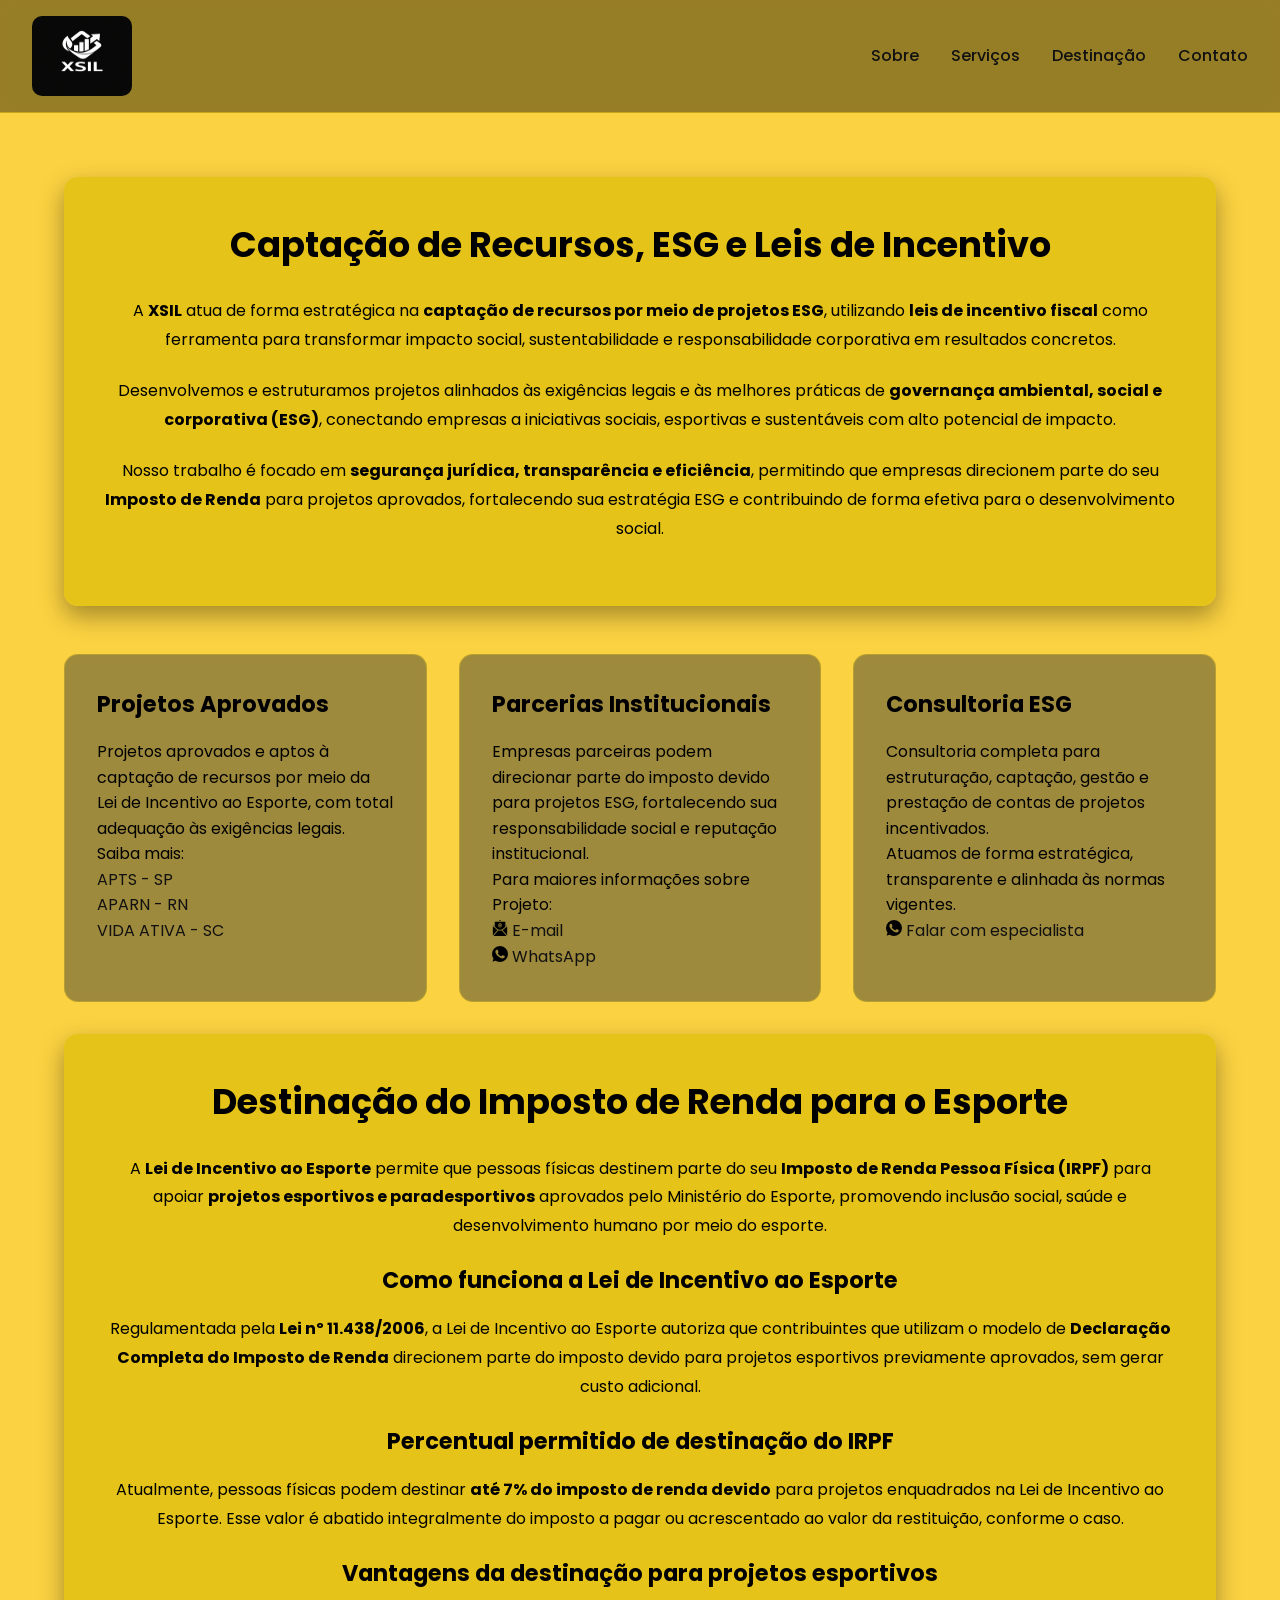
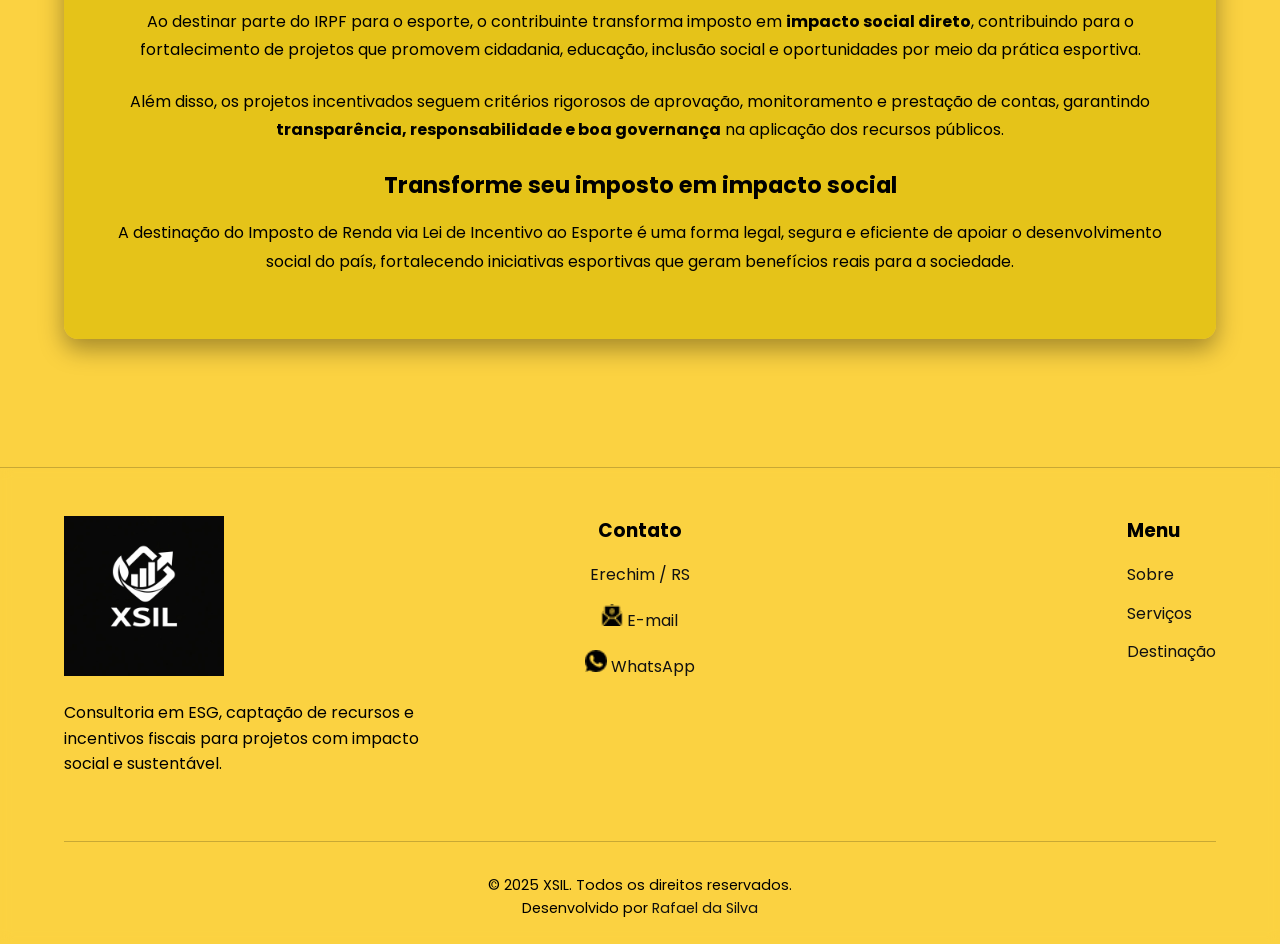
==== index.html @ 52a67f6c "update 05-01-26" ====
<!DOCTYPE html>
<html lang="pt-BR">

<head>
  <meta charset="UTF-8" />
  <meta name="viewport" content="width=device-width, initial-scale=1.0" />

  <!-- SEO ESSENCIAL -->
  <title>XSIL | Captação de Recursos ESG e Consultoria Estratégica</title>
  <meta name="description" content="XSIL atua na captação de recursos via ESG, incentivos fiscais e consultoria estratégica para projetos com impacto social e sustentável." />
  <meta name="keywords" content="XSIL, ESG, captação de recursos, incentivos fiscais, consultoria ESG, projetos sociais" />
  <meta name="author" content="Rafael da Silva - XSIL" />

  <!-- SOCIAL / OPEN GRAPH -->
  <meta property="og:title" content="XSIL | Captação de Recursos ESG" />
  <meta property="og:description" content="Consultoria especializada em ESG, incentivos fiscais e estruturação de projetos sustentáveis." />
  <meta property="og:type" content="website" />
  <meta property="og:locale" content="pt_BR" />

  <!-- MOBILE -->
  <meta name="theme-color" content="#ffffff" />
  <meta name="apple-mobile-web-app-capable" content="yes" />

  <!-- ICONS -->
  <link rel="icon" href="assets/xsil_black.png" type="image/png" />

  <!-- FONTS & CSS -->
  <link rel="stylesheet" href="style.css" />
  <link href="https://fonts.googleapis.com/css2?family=Poppins:wght@300;600&display=swap" rel="stylesheet">
</head>

<body>

  <!-- HEADER -->
  <header class="topo">
    <img src="assets/xsil_black.png" alt="Logo XSIL" class="logo" width="100" />

    <!-- BOTÃO HAMBÚRGUER -->
    <button class="hamburger" id="hamburger" aria-label="Abrir menu" aria-expanded="false">
      <span></span>
      <span></span>
      <span></span>
    </button>

    <!-- MENU -->
    <nav class="menu" id="menu" aria-label="Menu principal">
      <ul>
        <li><a href="#sobre">Sobre</a></li>
        <li><a href="#servicos">Serviços</a></li>
        <li><a href="#leis">Destinação</a></li>
        <li><a href="#contato">Contato</a></li>
      </ul>
    </nav>
  </header>

  <!-- MAIN -->
  <main class="conteudo container">

    <!-- SOBRE -->
    <!-- SOBRE -->
    <section id="sobre">
      <h1>Captação de Recursos, ESG e Leis de Incentivo</h1>

      <p>
        A <strong>XSIL</strong> atua de forma estratégica na <strong>captação de recursos por meio de projetos ESG</strong>,
        utilizando <strong>leis de incentivo fiscal</strong> como ferramenta para transformar impacto social,
        sustentabilidade e responsabilidade corporativa em resultados concretos.
      </p>

      <p>
        Desenvolvemos e estruturamos projetos alinhados às exigências legais e às melhores práticas de
        <strong>governança ambiental, social e corporativa (ESG)</strong>, conectando empresas a iniciativas
        sociais, esportivas e sustentáveis com alto potencial de impacto.
      </p>

      <p>
        Nosso trabalho é focado em <strong>segurança jurídica, transparência e eficiência</strong>,
        permitindo que empresas direcionem parte do seu <strong>Imposto de Renda</strong>
        para projetos aprovados, fortalecendo sua estratégia ESG e contribuindo de forma efetiva
        para o desenvolvimento social.
      </p>
    </section>


    <!-- SERVIÇOS -->
    <section id="servicos" class="servicos">

      <article class="servico">
        <h2>Projetos Aprovados</h2>
        <p>
          Projetos aprovados e aptos à captação de recursos por meio da
          Lei de Incentivo ao Esporte, com total adequação às exigências legais.
        </p>
        <!--<a href="https://21rf-softwares-projeto-sites-full.vercel.app/" target="_blank" rel="noopener noreferrer">
          Ver projetos
        </a>-->
        <p>Saiba mais:</p>
        <p>
          <a href="https://drive.google.com/file/d/195Z6VwOnsaongKclCoT5WIb8A9GOUuau/view?usp=sharing" class="service-link" target="_blank" rel="noopener noreferrer" download>APTS - SP
          </a>
        </p>
        <p>
          <a href="https://drive.google.com/drive/folders/1crskb6M8n6DylnLGxBZuj6NzeDX8omPE?usp=sharing" class="service-link" target="_blank" rel="noopener noreferrer" download>APARN - RN
          </a>
        </p>
        <p>
          <a href="https://drive.google.com/file/d/1kvqkzOX-p_DSgP-O3C9SH8yXMYypB1Wu/view?usp=sharing" class="service-link" target="_blank" rel="noopener noreferrer" download>VIDA ATIVA - SC
          </a>
        </p>
        </p>
      </article>

      <article class="servico">
        <h2>Parcerias Institucionais</h2>
        <p>
          Empresas parceiras podem direcionar parte do imposto devido para
          projetos ESG, fortalecendo sua responsabilidade social e reputação institucional.
        </p>
        <p>
          Para maiores informações sobre Projeto:

        <p>
          <a href="mailto:rfsrafaelsilva@icloud.com"> <img src="assets/email.png" alt="Wathsapp" height="16px">
            E-mail
          </a>
        </p>

        <p>
          <a href="https://wa.me/5549996772904" target="_blank" rel="noopener noreferrer"><img src="assets/wathsapp_icon.png" alt="Wathsapp" height="16px">
            WhatsApp
          </a>
        </p>
        </p>
      </article>

      <article class="servico">
        <h2>Consultoria ESG</h2>
        <p>
          Consultoria completa para estruturação, captação, gestão
          e prestação de contas de projetos incentivados.
        </p>
        <p>
          Atuamos de forma estratégica, transparente e alinhada às normas vigentes.
        </p>

        <a href="https://wa.me/5549996772904" target="_blank" rel="noopener noreferrer">
          <img src="assets/wathsapp_icon.png" alt="Wathsapp" height="16px"> Falar com especialista
        </a>
      </article>

      <!-- SOBRE -->
      <section id="leis">
        <h1>Destinação do Imposto de Renda para o Esporte</h1>

        <p>
          A <strong>Lei de Incentivo ao Esporte</strong> permite que pessoas físicas
          destinem parte do seu <strong>Imposto de Renda Pessoa Física (IRPF)</strong>
          para apoiar <strong>projetos esportivos e paradesportivos</strong>
          aprovados pelo Ministério do Esporte, promovendo inclusão social,
          saúde e desenvolvimento humano por meio do esporte.
        </p>

        <h2>Como funciona a Lei de Incentivo ao Esporte</h2>

        <p>
          Regulamentada pela <strong>Lei nº 11.438/2006</strong>, a Lei de Incentivo ao
          Esporte autoriza que contribuintes que utilizam o modelo de
          <strong>Declaração Completa do Imposto de Renda</strong> direcionem parte
          do imposto devido para projetos esportivos previamente aprovados,
          sem gerar custo adicional.
        </p>

        <h2>Percentual permitido de destinação do IRPF</h2>

        <p>
          Atualmente, pessoas físicas podem destinar
          <strong>até 7% do imposto de renda devido</strong> para projetos enquadrados
          na Lei de Incentivo ao Esporte. Esse valor é abatido integralmente
          do imposto a pagar ou acrescentado ao valor da restituição,
          conforme o caso.
        </p>

        <h2>Vantagens da destinação para projetos esportivos</h2>

        <p>
          Ao destinar parte do IRPF para o esporte, o contribuinte transforma
          imposto em <strong>impacto social direto</strong>, contribuindo para o
          fortalecimento de projetos que promovem cidadania, educação,
          inclusão social e oportunidades por meio da prática esportiva.
        </p>

        <p>
          Além disso, os projetos incentivados seguem critérios rigorosos de
          aprovação, monitoramento e prestação de contas, garantindo
          <strong>transparência, responsabilidade e boa governança</strong>
          na aplicação dos recursos públicos.
        </p>

        <h2>Transforme seu imposto em impacto social</h2>

        <p>
          A destinação do Imposto de Renda via Lei de Incentivo ao Esporte é
          uma forma legal, segura e eficiente de apoiar o desenvolvimento
          social do país, fortalecendo iniciativas esportivas que geram
          benefícios reais para a sociedade.
        </p>
      </section>

    </section>

  </main>

  <!-- FOOTER -->
  <footer class="rodape" id="contato">
    <div class="container">

      <div class="footer-grid">

        <!-- COLUNA 1 -->
        <div>
          <a href="#sobre">
            <img src="assets/xsil_black.png" alt="Logo XSIL" width="160">
          </a>
          <p>
            Consultoria em ESG, captação de recursos e incentivos fiscais
            para projetos com impacto social e sustentável.
          </p>
        </div>

        <!-- COLUNA 2 -->
        <div class="footer-col footer-contato">
          <h3>Contato</h3>

          <p>
            <a href="https://www.google.com/maps/place/Erechim,+RS" target="_blank">
              Erechim / RS
            </a>
          </p>

          <p>
            <a href="mailto:rfsrafaelsilva@icloud.com">
              <img src="assets/email.png" class="icon-footer" alt="E-mail"> E-mail
            </a>
          </p>

          <p>
            <a href="https://wa.me/5549996772904" target="_blank">
              <img src="assets/wathsapp_icon.png" class="icon-footer" alt="WhatsApp"> WhatsApp
            </a>
          </p>
        </div>

        <!-- COLUNA 3 (MENU À DIREITA) -->
        <div class="footer-menu">
          <h3>Menu</h3>

          <nav class="menu_rodape" aria-label="Menu do rodapé">
            <ul>
              <li><a href="#sobre">Sobre</a></li>
              <li><a href="#servicos">Serviços</a></li>
              <li><a href="#leis">Destinação</a></li>

            </ul>
          </nav>
        </div>

      </div>

      <div class="footer-bottom">
        <p>&copy; 2025 XSIL. Todos os direitos reservados.</p>
        <p>
          Desenvolvido por
          <a href="https://www.linkedin.com/in/rafael-da-silva-rfs-desenvolvedor/" target="_blank">
            Rafael da Silva
          </a>
        </p>
      </div>

    </div>
  </footer>


  <!-- JS MENU -->
  <script src="script.js" defer></script>


</body>

</html>
---- style.css ----
/* ==========================
   RESET & BASE
========================== */
* {
  margin: 0;
  padding: 0;
  box-sizing: border-box;
}

html {
  scroll-behavior: smooth;
  scroll-padding-top: 120px;
}

body {
  font-family: "Poppins", sans-serif;
  background: rgba(250, 196, 2, 0.75);
  color: #000;
  line-height: 1.6;
  min-height: 100vh;
}

/* ==========================
   LINKS & BOTÕES
========================== */
a {
  color: #111;
  text-decoration: none;
  transition: color 0.3s ease, transform 0.3s ease;
}

a:hover {
  color: rgb(246, 98, 12);
}

.btn {
  display: inline-block;
  padding: 0.8rem 1.8rem;
  border-radius: 10px;
  font-weight: 600;
  background: linear-gradient(135deg, #ee5, #fff);
  color: #000;
  transition: all 0.3s ease;
}

.btn:hover {
  transform: translateY(-3px);
  box-shadow: 0 8px 20px rgba(0, 0, 0, 0.25);
}

/* ==========================
   CONTAINER
========================== */
.container {
  width: 90%;
  max-width: 1200px;
  margin: auto;
}

/* ==========================
   HEADER
========================== */
.topo {
  position: sticky;
  top: 0;
  z-index: 1000;
  display: flex;
  justify-content: space-between;
  align-items: center;
  padding: 1rem 2rem;
  background: rgba(0, 0, 0, 0.4);
  backdrop-filter: blur(6px);
  border-bottom: 1px solid rgba(228, 194, 24, 0.6);
}

.logo {
  height: 80px;
  border-radius: 10px;
  transition: transform 0.3s ease;
}

.logo:hover {
  transform: scale(1.05);
}

/* MENU DESKTOP */
.menu ul {
  display: flex;
  list-style: none;
  gap: 2rem;
}

.menu a {
  font-weight: 500;
  position: relative;
}

.menu a::after {
  content: "";
  position: absolute;
  left: 0;
  bottom: -5px;
  width: 0%;
  height: 2px;
  background: #000;
  transition: width 0.3s;
}

.menu a:hover::after {
  width: 100%;
}

/* ==========================
   HAMBURGER
========================== */
.hamburger {
  display: none;
  flex-direction: column;
  gap: 6px;
  background: none;
  border: none;
  cursor: pointer;
}

.hamburger span {
  width: 25px;
  height: 3px;
  background: #fff;
  transition: 0.4s;
}

.hamburger.active span:nth-child(1) {
  transform: rotate(45deg) translate(5px, 5px);
}

.hamburger.active span:nth-child(2) {
  opacity: 0;
}

.hamburger.active span:nth-child(3) {
  transform: rotate(-45deg) translate(6px, -6px);
}

/* ==========================
   MAIN
========================== */
main.conteudo {
  padding: 4rem 0;
  display: flex;
  flex-direction: column;
  gap: 3rem;
}

/* ==========================
   SEÇÕES
========================== */
#sobre,
#leis {
  background: rgba(228, 194, 24, 0.95);
  padding: 2.5rem;
  border-radius: 14px;
  text-align: center;
  box-shadow: 0 10px 25px rgba(0, 0, 0, 0.35);
}

#sobre h1,
#leis h1 {
  font-size: 2.2rem;
  margin-bottom: 1.5rem;
}

#sobre p,
#leis p {
  margin-bottom: 1.4rem;
  line-height: 1.8;
}

/* ==========================
   SERVIÇOS
========================== */
#servicos {
  display: flex;
  gap: 2rem;
  flex-wrap: wrap;
}

#servicos article {
  flex: 1 1 280px;
  background: rgba(66, 66, 56, 0.5);
  padding: 2rem;
  border-radius: 14px;
  backdrop-filter: blur(6px);
  border: 1px solid rgba(228, 194, 24, 0.35);
  transition: all 0.4s ease;
}

#servicos article:hover {
  transform: translateY(-8px);
  background: rgba(228, 194, 24, 0.35);
  box-shadow: 0 14px 30px rgba(0, 0, 0, 0.5);
}

#servicos h2 {
  font-size: 1.4rem;
  margin-bottom: 1rem;
}

/* ==========================
   FOOTER
========================== */
footer.rodape {
  margin-top: 4rem;
  padding: 3rem 0 1.5rem;
  backdrop-filter: blur(6px);
  border-top: 1px solid rgba(0, 0, 0, 0.2);
}

.footer-grid {
  display: grid;
  grid-template-columns: repeat(3, 1fr);
  gap: 2.5rem;
  align-items: start;
}

.footer-grid div {
  display: flex;
  flex-direction: column;
  gap: 1rem;
}

.footer-contato {
  justify-self: center; /* centraliza a coluna no grid */
  text-align: center; /* centraliza o texto */
  align-items: center; /* centraliza conteúdo interno */
}

/* Logo Footer */
.footer-logo {
  width: 90px;
  height: auto;
  border-radius: 50%;
}

/* Ícones */
.icon-footer {
  width: 22px;
  height: 22px;
  object-fit: contain;
}

/* Menu Footer */
.footer-menu {
  justify-self: end;
}

.menu_rodape ul {
  list-style: none;
  display: flex;
  flex-direction: column;
  gap: 0.8rem;
}

/* Footer Bottom */
.footer-bottom {
  margin-top: 4rem;
  padding-top: 2rem;
  text-align: center;
  border-top: 1px solid rgba(0, 0, 0, 0.2);
  font-size: 0.9rem;
}

/* ==========================
   MOBILE
========================== */
@media (max-width: 768px) {
  /* Header */
  .hamburger {
    display: flex;
    z-index: 1200;
  }

  .menu {
    display: none;
  }

  .menu.active {
    display: flex;
    position: fixed;
    inset: 0;
    background: rgba(0, 0, 0, 0.95);
    justify-content: center;
    align-items: center;
    z-index: 1100;
  }

  .menu ul {
    flex-direction: column;
    gap: 30px;
  }

  .menu a {
    color: #fff;
    font-size: 1.5rem;
  }

  /* Footer */
  .footer-grid {
    grid-template-columns: 1fr;
    text-align: center;
  }

  .footer-grid div {
    align-items: center;
  }

  .footer-menu {
    justify-self: center;
  }

  .footer-logo {
    width: 70px;
  }

  .icon-footer {
    width: 18px;
    height: 18px;
  }
}
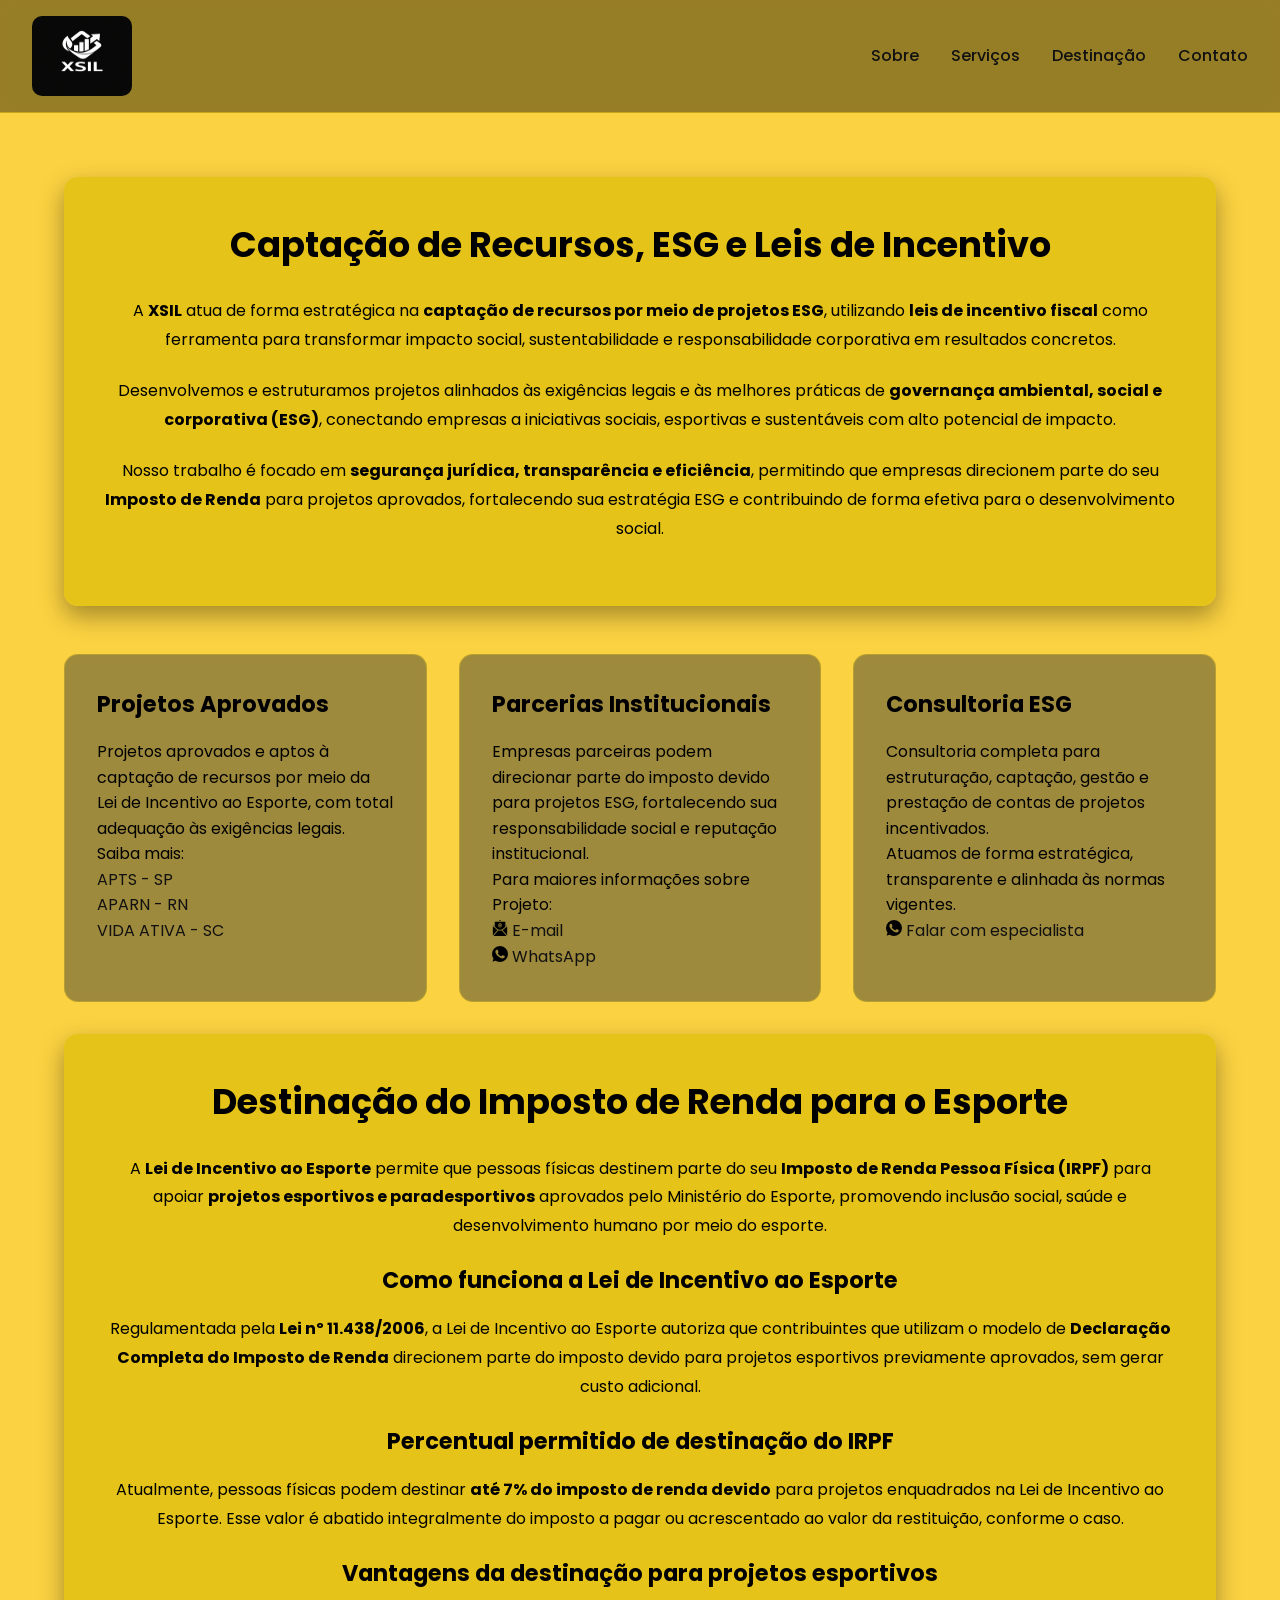
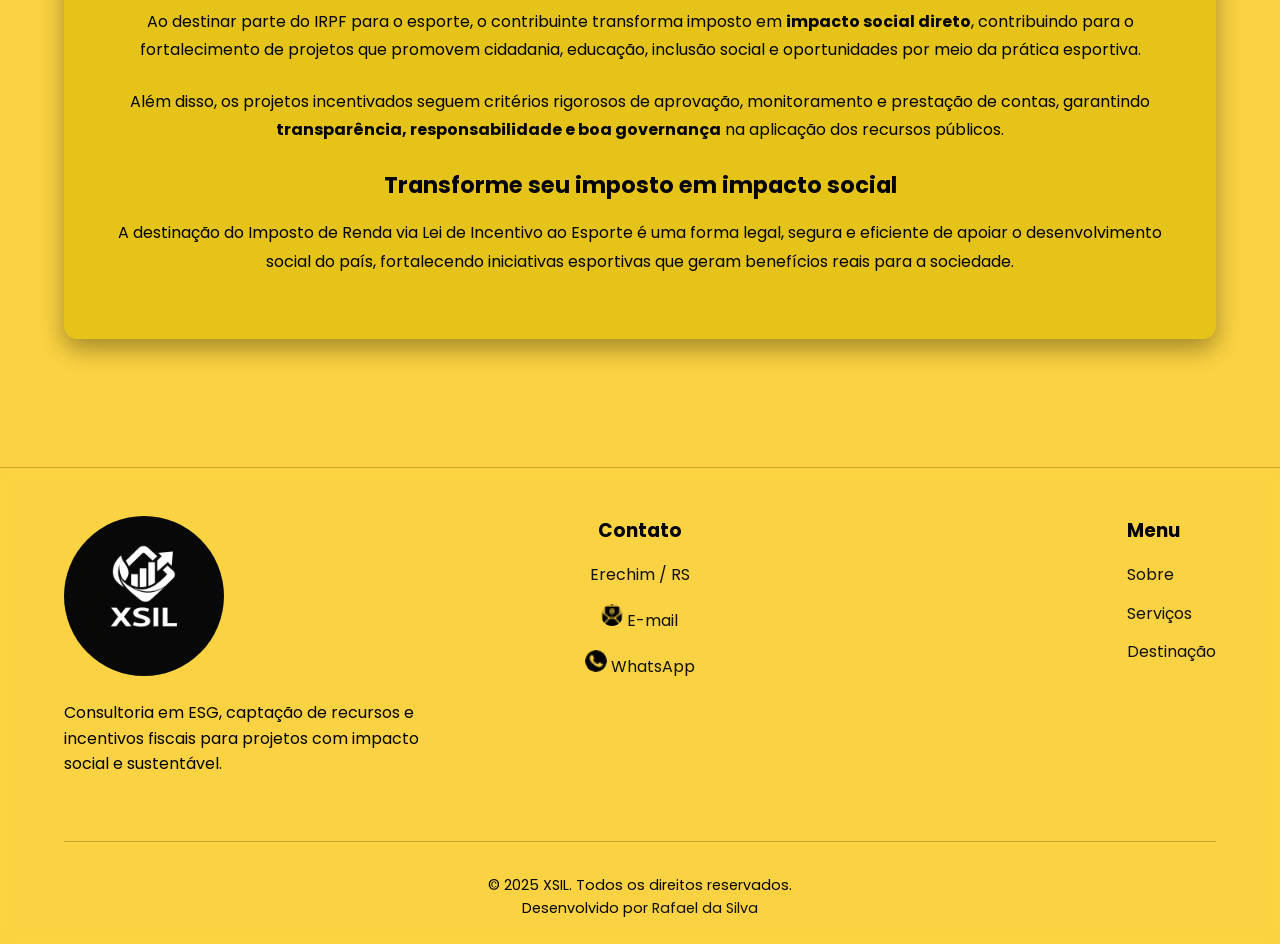
==== commit 077682cb: "update" ====
--- a/index.html
+++ b/index.html
@@ -57,7 +57,6 @@
   <main class="conteudo container">
 
     <!-- SOBRE -->
-    <!-- SOBRE -->
     <section id="sobre">
       <h1>Captação de Recursos, ESG e Leis de Incentivo</h1>
 
--- a/style.css
+++ b/style.css
@@ -260,6 +260,10 @@
   gap: 0.8rem;
 }
 
+.rodape img {
+  border-radius: 50%;
+}
+
 /* Footer Bottom */
 .footer-bottom {
   margin-top: 4rem;
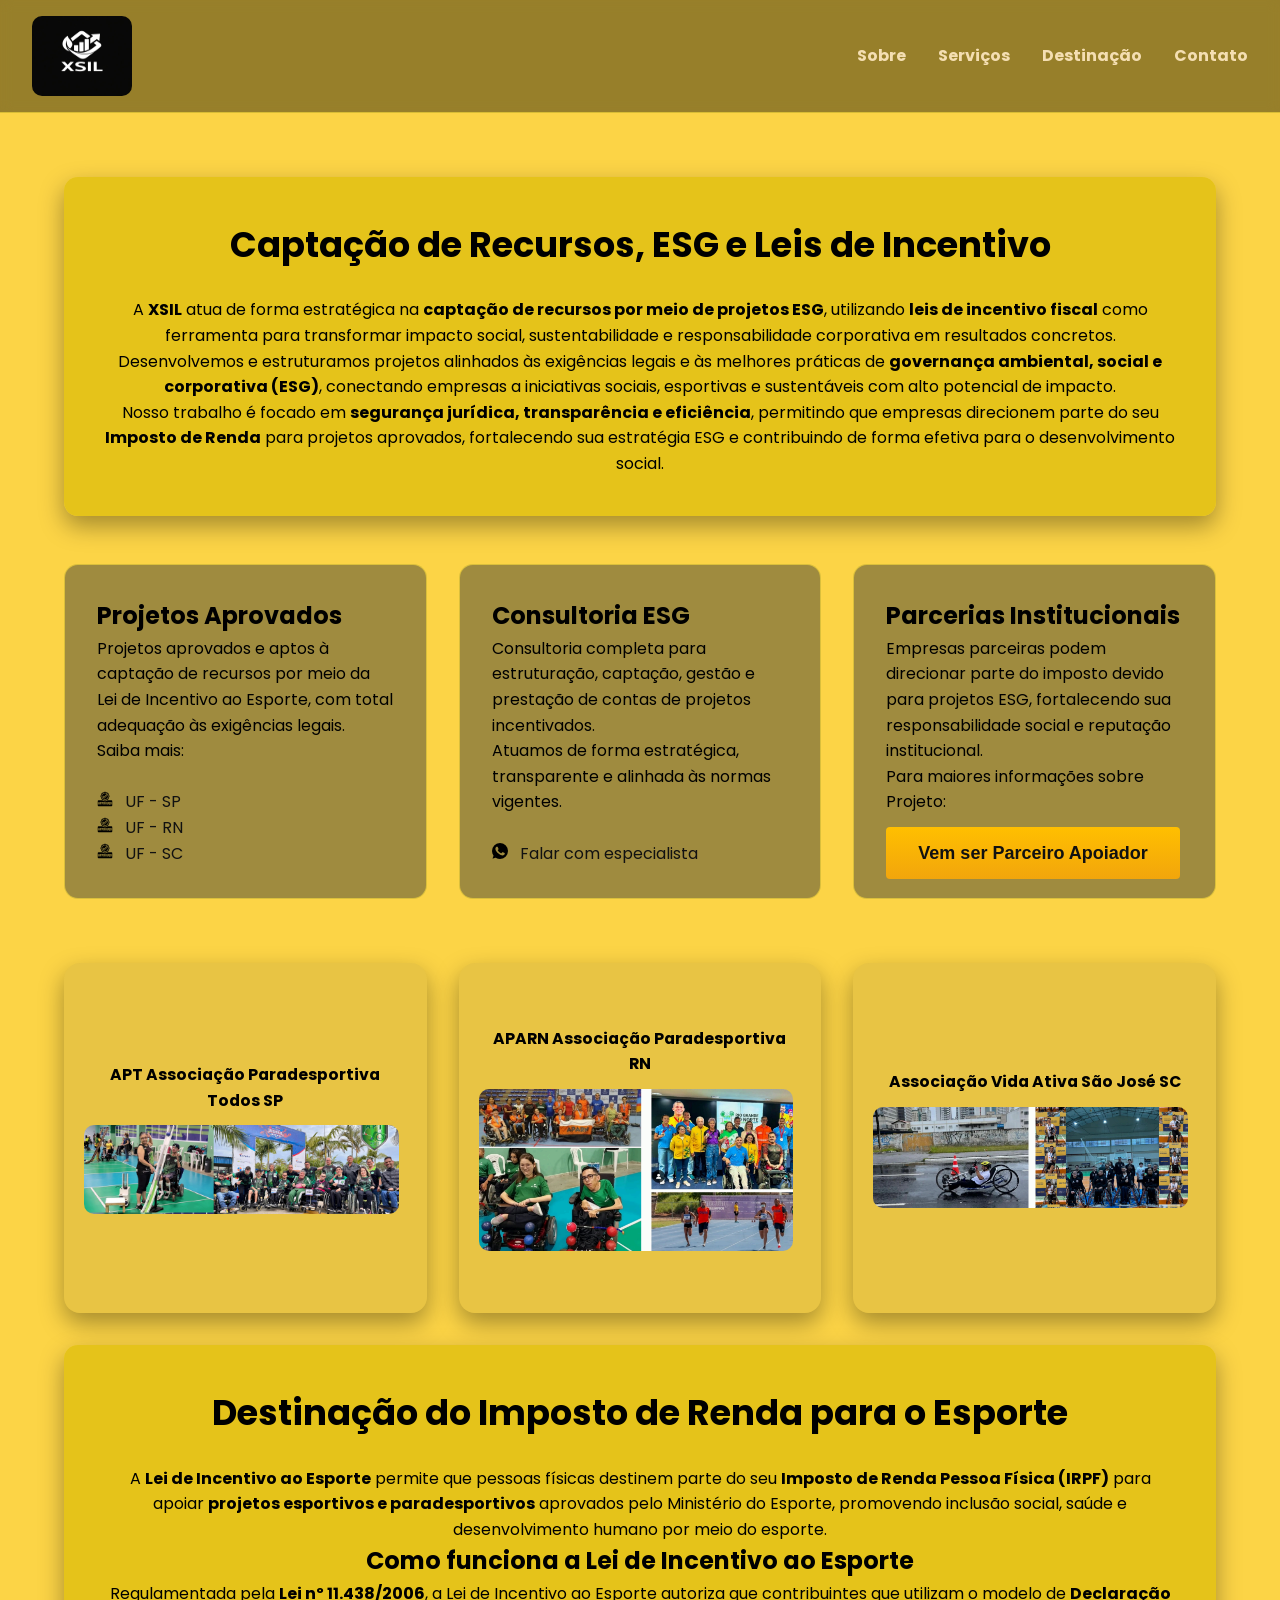
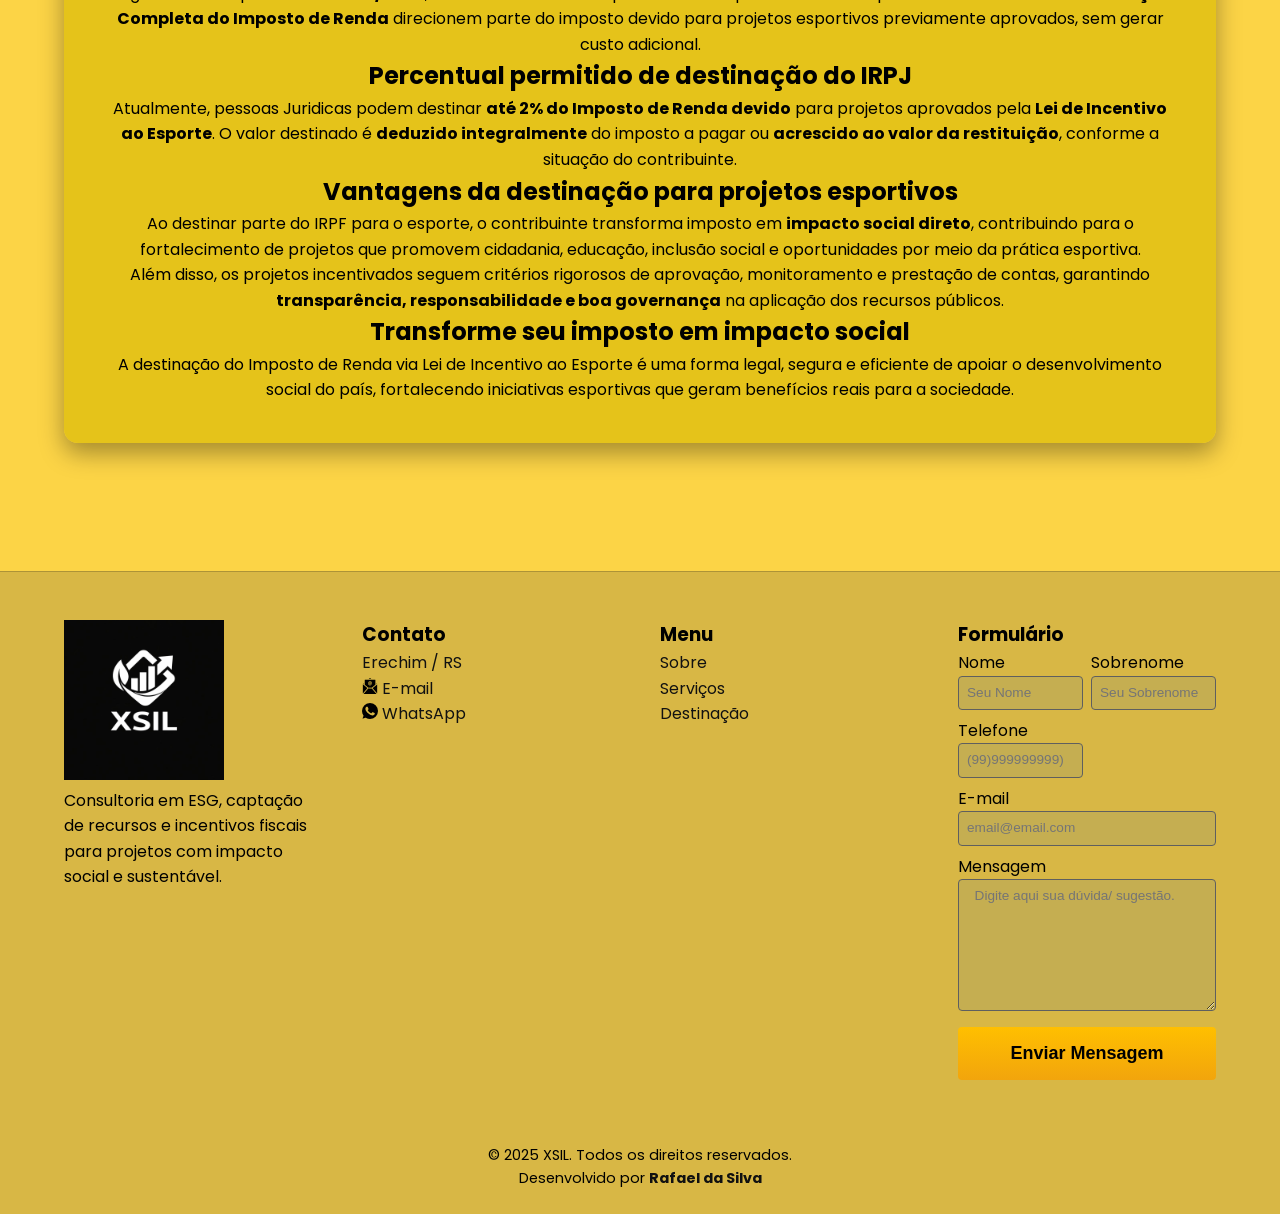
==== commit 757f763d: "Finalizado Estrutura" ====
--- a/index.html
+++ b/index.html
@@ -45,10 +45,10 @@
     <!-- MENU -->
     <nav class="menu" id="menu" aria-label="Menu principal">
       <ul>
-        <li><a href="#sobre">Sobre</a></li>
-        <li><a href="#servicos">Serviços</a></li>
-        <li><a href="#leis">Destinação</a></li>
-        <li><a href="#contato">Contato</a></li>
+        <li><a href="#sobre"><strong>Sobre</strong></a></li>
+        <li><a href="#servicos"><strong>Serviços</strong></a></li>
+        <li><a href="#leis"><strong>Destinação</strong></a></li>
+        <li><a href="#contato"><strong>Contato</strong></a></li>
       </ul>
     </nav>
   </header>
@@ -90,43 +90,21 @@
           Projetos aprovados e aptos à captação de recursos por meio da
           Lei de Incentivo ao Esporte, com total adequação às exigências legais.
         </p>
-        <!--<a href="https://21rf-softwares-projeto-sites-full.vercel.app/" target="_blank" rel="noopener noreferrer">
-          Ver projetos
-        </a>-->
-        <p>Saiba mais:</p>
-        <p>
-          <a href="https://drive.google.com/file/d/195Z6VwOnsaongKclCoT5WIb8A9GOUuau/view?usp=sharing" class="service-link" target="_blank" rel="noopener noreferrer" download>APTS - SP
-          </a>
-        </p>
-        <p>
-          <a href="https://drive.google.com/drive/folders/1crskb6M8n6DylnLGxBZuj6NzeDX8omPE?usp=sharing" class="service-link" target="_blank" rel="noopener noreferrer" download>APARN - RN
-          </a>
-        </p>
-        <p>
-          <a href="https://drive.google.com/file/d/1kvqkzOX-p_DSgP-O3C9SH8yXMYypB1Wu/view?usp=sharing" class="service-link" target="_blank" rel="noopener noreferrer" download>VIDA ATIVA - SC
-          </a>
-        </p>
-        </p>
-      </article>
-
-      <article class="servico">
-        <h2>Parcerias Institucionais</h2>
-        <p>
-          Empresas parceiras podem direcionar parte do imposto devido para
-          projetos ESG, fortalecendo sua responsabilidade social e reputação institucional.
-        </p>
-        <p>
-          Para maiores informações sobre Projeto:
-
-        <p>
-          <a href="mailto:rfsrafaelsilva@icloud.com"> <img src="assets/email.png" alt="Wathsapp" height="16px">
-            E-mail
-          </a>
-        </p>
-
-        <p>
-          <a href="https://wa.me/5549996772904" target="_blank" rel="noopener noreferrer"><img src="assets/wathsapp_icon.png" alt="Wathsapp" height="16px">
-            WhatsApp
+        <p>Saiba mais: </p>
+        <br>
+        <p>
+          <a href="https://drive.google.com/file/d/195Z6VwOnsaongKclCoT5WIb8A9GOUuau/view?usp=sharing" class="service-link" target="_blank" rel="noopener noreferrer" download>
+            <img src="assets/aprovado.png" alt="icon aprovados" height="16px" width="16px"> UF - SP
+          </a>
+        </p>
+        <p>
+          <a href="https://drive.google.com/drive/folders/1crskb6M8n6DylnLGxBZuj6NzeDX8omPE?usp=sharing" class="service-link" target="_blank" rel="noopener noreferrer" download>
+            <img src="assets/aprovado.png" alt="" height="16px" width="16px"> UF - RN
+          </a>
+        </p>
+        <p>
+          <a href="https://drive.google.com/file/d/1kvqkzOX-p_DSgP-O3C9SH8yXMYypB1Wu/view?usp=sharing" class="service-link" target="_blank" rel="noopener noreferrer" download>
+            <img src="assets/aprovado.png" alt="" height="16px" width="16px"> UF - SC
           </a>
         </p>
         </p>
@@ -141,12 +119,48 @@
         <p>
           Atuamos de forma estratégica, transparente e alinhada às normas vigentes.
         </p>
-
-        <a href="https://wa.me/5549996772904" target="_blank" rel="noopener noreferrer">
+        <br>
+        <a href="https://wa.me/555496206674" target="_blank" rel="noopener noreferrer">
           <img src="assets/wathsapp_icon.png" alt="Wathsapp" height="16px"> Falar com especialista
         </a>
       </article>
 
+      <article class="servico">
+        <h2>Parcerias Institucionais</h2>
+        <p>
+          Empresas parceiras podem direcionar parte do imposto devido para
+          projetos ESG, fortalecendo sua responsabilidade social e reputação institucional.
+        </p>
+        <p>
+          Para maiores informações sobre Projeto:
+        </p>
+        <br>
+        <p>
+          <a href="#contato" class="botao">Vem ser Parceiro Apoiador</a>
+        </p>
+
+
+      </article>
+
+
+
+      <section id="imagens">
+        <div class="container_img">
+          <div class="card">
+            <h2>APT Associação Paradesportiva Todos SP</h2>
+            <img src="assets/apts.png" alt="imagen apts">
+          </div>
+          <div>
+            <h2>APARN Associação Paradesportiva RN</h2>
+            <img src="assets/aparn.png" alt="imagen aparn" ">
+          </div>
+          <div>
+            <h2>Associação Vida Ativa São José SC</h2>
+            <img src=" assets/vidaAtiva.png" alt="imagen vida ativa">
+          </div>
+        </div>
+
+      </section>
       <!-- SOBRE -->
       <section id="leis">
         <h1>Destinação do Imposto de Renda para o Esporte</h1>
@@ -169,15 +183,16 @@
           sem gerar custo adicional.
         </p>
 
-        <h2>Percentual permitido de destinação do IRPF</h2>
-
-        <p>
-          Atualmente, pessoas físicas podem destinar
-          <strong>até 7% do imposto de renda devido</strong> para projetos enquadrados
-          na Lei de Incentivo ao Esporte. Esse valor é abatido integralmente
-          do imposto a pagar ou acrescentado ao valor da restituição,
-          conforme o caso.
-        </p>
+        <h2>Percentual permitido de destinação do IRPJ</h2>
+
+        <p>
+          Atualmente, pessoas Juridicas podem destinar
+          <strong>até 2% do Imposto de Renda devido</strong> para projetos aprovados
+          pela <strong>Lei de Incentivo ao Esporte</strong>. O valor destinado é
+          <strong>deduzido integralmente</strong> do imposto a pagar ou
+          <strong>acrescido ao valor da restituição</strong>, conforme a situação do contribuinte.
+        </p>
+
 
         <h2>Vantagens da destinação para projetos esportivos</h2>
 
@@ -243,7 +258,7 @@
           </p>
 
           <p>
-            <a href="https://wa.me/5549996772904" target="_blank">
+            <a href="https://wa.me/5554996772904" target="_blank">
               <img src="assets/wathsapp_icon.png" class="icon-footer" alt="WhatsApp"> WhatsApp
             </a>
           </p>
@@ -263,24 +278,53 @@
           </nav>
         </div>
 
+        <div>
+          <h3>Formulário</h3>
+          <form class="form" id="form" action="./enviar.php" method="post">
+            <div>
+              <label for="nome">Nome</label>
+              <input type="text" name="nome" id="nome" placeholder="Seu Nome" required>
+            </div>
+            <div>
+              <label for="sobrenome">Sobrenome</label>
+              <input type="text" name="sobrenome" id="sobrenome" placeholder="Seu Sobrenome">
+            </div>
+            <div>
+              <label for="telefone">Telefone</label>
+              <input type="text" name="telefone" id="telefone" placeholder="(99)999999999)">
+            </div>
+            <div class="col-2">
+              <label for="email">E-mail</label>
+              <input type="email" name="email" id="email" placeholder="email@email.com" required>
+            </div>
+            <div class="col-2">
+              <label for="mensagem">Mensagem</label>
+              <textarea rows="7" name="mensagem" id="mensagem" placeholder="  Digite aqui sua dúvida/ sugestão." required></textarea>
+            </div>
+            <button class="botao col-2">Enviar Mensagem</button>
+          </form>
+        </div>
+
       </div>
 
       <div class="footer-bottom">
         <p>&copy; 2025 XSIL. Todos os direitos reservados.</p>
         <p>
           Desenvolvido por
-          <a href="https://www.linkedin.com/in/rafael-da-silva-rfs-desenvolvedor/" target="_blank">
-            Rafael da Silva
+          <a href="https://www.linkedin.com/in/rafael-da-silva-rfs/" target="_blank">
+            <strong> Rafael da Silva</strong>
           </a>
         </p>
       </div>
-
     </div>
+
   </footer>
 
 
   <!-- JS MENU -->
   <script src="script.js" defer></script>
+  <script src="./form.js"></script>
+
 
 
 </body>
--- a/style.css
+++ b/style.css
@@ -1,6 +1,46 @@
-/* ==========================
+/* =====================================================
+   DESIGN TOKENS (VARIÁVEIS GLOBAIS)
+===================================================== */
+:root {
+  /* Fontes */
+  --font-base: "Poppins", sans-serif;
+  --font-alt: "Roboto", sans-serif;
+
+  /* Cores base */
+  --cor-bg: rgba(251, 198, 9, 0.75);
+  --cor-primaria: rgba(228, 194, 24, 0.95);
+  --cor-secundaria: rgba(238, 208, 59, 0.75);
+  --cor-escura: #000;
+  --cor-texto: #111;
+  --cor-clara: #fff;
+
+  /* Header / overlays */
+  --cor-header: rgba(0, 0, 0, 0.4);
+  --cor-menu-mobile: rgba(69, 67, 67, 0.95);
+
+  /* Formulário */
+  --cor-input-bg: #c5ae51;
+  --cor-input-borda: #5f5f5f;
+  --cor-focus: #fea;
+
+  /* Gradientes */
+  --gradiente-btn: linear-gradient(135deg, #ee5, #fff);
+  --gradiente-form: linear-gradient(#ffbf00, #f2a50c);
+  --gradiente-form-hover: linear-gradient(#ffb60d, #e59317);
+
+  /* Sombras */
+  --sombra-padrao: 0 10px 25px rgba(0, 0, 0, 0.35);
+  --sombra-hover: 0 14px 30px rgba(0, 0, 0, 0.5);
+
+  /* Bordas */
+  --radius-sm: 0.25rem;
+  --radius-md: 10px;
+  --radius-lg: 14px;
+}
+
+/* =====================================================
    RESET & BASE
-========================== */
+===================================================== */
 * {
   margin: 0;
   padding: 0;
@@ -13,74 +53,69 @@
 }
 
 body {
-  font-family: "Poppins", sans-serif;
-  background: rgba(250, 196, 2, 0.75);
-  color: #000;
+  font-family: var(--font-base);
+  background: var(--cor-bg);
+  color: var(--cor-escura);
   line-height: 1.6;
   min-height: 100vh;
 }
 
-/* ==========================
+/* =====================================================
    LINKS & BOTÕES
-========================== */
+===================================================== */
 a {
-  color: #111;
+  color: var(--cor-texto);
   text-decoration: none;
-  transition: color 0.3s ease, transform 0.3s ease;
+  transition: color 0.3s ease;
 }
 
 a:hover {
-  color: rgb(246, 98, 12);
+  color: var(--cor-clara);
 }
 
 .btn {
   display: inline-block;
   padding: 0.8rem 1.8rem;
-  border-radius: 10px;
+  border-radius: var(--radius-md);
   font-weight: 600;
-  background: linear-gradient(135deg, #ee5, #fff);
-  color: #000;
+  background: var(--gradiente-btn);
+  color: var(--cor-escura);
   transition: all 0.3s ease;
 }
 
 .btn:hover {
   transform: translateY(-3px);
-  box-shadow: 0 8px 20px rgba(0, 0, 0, 0.25);
-}
-
-/* ==========================
+  box-shadow: var(--sombra-hover);
+}
+
+/* =====================================================
    CONTAINER
-========================== */
+===================================================== */
 .container {
   width: 90%;
   max-width: 1200px;
   margin: auto;
 }
 
-/* ==========================
+/* =====================================================
    HEADER
-========================== */
+===================================================== */
 .topo {
-  position: sticky;
+  position: relative;
   top: 0;
-  z-index: 1000;
+  z-index: 3000;
   display: flex;
   justify-content: space-between;
   align-items: center;
   padding: 1rem 2rem;
-  background: rgba(0, 0, 0, 0.4);
+  background: var(--cor-header);
   backdrop-filter: blur(6px);
-  border-bottom: 1px solid rgba(228, 194, 24, 0.6);
+  border-bottom: 1px solid var(--cor-secundaria);
 }
 
 .logo {
   height: 80px;
-  border-radius: 10px;
-  transition: transform 0.3s ease;
-}
-
-.logo:hover {
-  transform: scale(1.05);
+  border-radius: var(--radius-md);
 }
 
 /* MENU DESKTOP */
@@ -93,6 +128,7 @@
 .menu a {
   font-weight: 500;
   position: relative;
+  color: #f4deb2;
 }
 
 .menu a::after {
@@ -102,7 +138,7 @@
   bottom: -5px;
   width: 0%;
   height: 2px;
-  background: #000;
+  background: var(--cor-escura);
   transition: width 0.3s;
 }
 
@@ -110,9 +146,9 @@
   width: 100%;
 }
 
-/* ==========================
+/* =====================================================
    HAMBURGER
-========================== */
+===================================================== */
 .hamburger {
   display: none;
   flex-direction: column;
@@ -120,30 +156,30 @@
   background: none;
   border: none;
   cursor: pointer;
+  position: relative;
+  z-index: 4000;
 }
 
 .hamburger span {
   width: 25px;
   height: 3px;
-  background: #fff;
+  background: var(--cor-clara);
   transition: 0.4s;
 }
 
 .hamburger.active span:nth-child(1) {
   transform: rotate(45deg) translate(5px, 5px);
 }
-
 .hamburger.active span:nth-child(2) {
   opacity: 0;
 }
-
 .hamburger.active span:nth-child(3) {
   transform: rotate(-45deg) translate(6px, -6px);
 }
 
-/* ==========================
-   MAIN
-========================== */
+/* =====================================================
+   MAIN & SEÇÕES
+===================================================== */
 main.conteudo {
   padding: 4rem 0;
   display: flex;
@@ -151,16 +187,13 @@
   gap: 3rem;
 }
 
-/* ==========================
-   SEÇÕES
-========================== */
 #sobre,
 #leis {
-  background: rgba(228, 194, 24, 0.95);
+  background: var(--cor-primaria);
   padding: 2.5rem;
-  border-radius: 14px;
+  border-radius: var(--radius-lg);
   text-align: center;
-  box-shadow: 0 10px 25px rgba(0, 0, 0, 0.35);
+  box-shadow: var(--sombra-padrao);
 }
 
 #sobre h1,
@@ -169,164 +202,220 @@
   margin-bottom: 1.5rem;
 }
 
-#sobre p,
-#leis p {
-  margin-bottom: 1.4rem;
-  line-height: 1.8;
-}
-
-/* ==========================
+/* =====================================================
    SERVIÇOS
-========================== */
+===================================================== */
 #servicos {
   display: flex;
   gap: 2rem;
   flex-wrap: wrap;
 }
 
+.servicos img {
+  display: inline-block;
+  max-width: 100%;
+  margin-right: 0.5rem;
+  vertical-align: baseline;
+}
+
 #servicos article {
   flex: 1 1 280px;
   background: rgba(66, 66, 56, 0.5);
   padding: 2rem;
-  border-radius: 14px;
-  backdrop-filter: blur(6px);
-  border: 1px solid rgba(228, 194, 24, 0.35);
+  border-radius: var(--radius-lg);
+  border: 1px solid var(--cor-secundaria);
   transition: all 0.4s ease;
 }
 
 #servicos article:hover {
+  background: var(--cor-secundaria);
   transform: translateY(-8px);
-  background: rgba(228, 194, 24, 0.35);
-  box-shadow: 0 14px 30px rgba(0, 0, 0, 0.5);
-}
-
-#servicos h2 {
-  font-size: 1.4rem;
-  margin-bottom: 1rem;
+  box-shadow: var(--sombra-hover);
 }
 
 /* ==========================
+   SEÇÃO DE IMAGENS
+========================== */
+
+#imagens div {
+  margin-top: 1rem;
+  border-radius: 1rem;
+}
+
+.container_img {
+  display: grid;
+  grid-template-columns: repeat(3, 1fr);
+  gap: 2rem;
+}
+
+.container_img > div {
+  background: rgba(66, 66, 56, 0.1);
+  border-radius: var(--radius-padrao);
+  text-align: center;
+  box-shadow: var(--sombra-padrao);
+  transition: var(--transition-padrao);
+  display: flex;
+  flex-direction: column;
+  justify-content: center; /* centraliza verticalmente */
+  align-items: center; /* centraliza horizontalmente */
+  min-height: 350px; /* garante altura igual */
+  padding: 0.5rem 1.5rem;
+}
+
+.container_img > div:hover {
+  transform: translateY(-6px);
+}
+
+.container_img h2 {
+  font-size: 0.98rem;
+  margin-bottom: 0.8rem;
+}
+
+.container_img > div:hover {
+  background: rgba(66, 66, 56, 0.25);
+}
+
+.container_img img {
+  width: 100%;
+  height: auto;
+  border-radius: 10px;
+  object-fit: cover;
+  max-height: 300px;
+}
+
+/* =====================================================
+   FORMULÁRIO
+===================================================== */
+.form {
+  display: grid;
+  grid-template-columns: 1fr 1fr;
+  gap: 0.5rem;
+}
+
+.form .col-2 {
+  grid-column: span 2;
+}
+
+.form label {
+  font: 400 1rem/1.5 var(--font-base);
+}
+
+.form input,
+.form textarea {
+  font: 400 0.85rem/1.2 var(--font-alt);
+  background: var(--cor-input-bg);
+  border: 1px solid var(--cor-input-borda);
+  padding: 0.5rem;
+  border-radius: var(--radius-sm);
+  width: 100%;
+}
+
+.form input:focus,
+.form textarea:focus {
+  outline: none;
+  border-color: var(--cor-primaria);
+  box-shadow: 0 0 0 0.125rem var(--cor-focus);
+}
+
+.botao {
+  background: var(--gradiente-form);
+  padding: 1rem 2rem;
+  border-radius: var(--radius-sm);
+  border: none;
+  cursor: pointer;
+  font: 600 1.125rem var(--font-base);
+}
+
+.botao:hover {
+  background: var(--gradiente-form-hover);
+}
+
+/* =====================================================
    FOOTER
-========================== */
+===================================================== */
+
+.rodape {
+  background-color: rgba(69, 67, 67, 0.2);
+}
 footer.rodape {
   margin-top: 4rem;
   padding: 3rem 0 1.5rem;
-  backdrop-filter: blur(6px);
   border-top: 1px solid rgba(0, 0, 0, 0.2);
 }
 
 .footer-grid {
   display: grid;
-  grid-template-columns: repeat(3, 1fr);
+  grid-template-columns: repeat(4, 1fr);
   gap: 2.5rem;
-  align-items: start;
-}
-
-.footer-grid div {
-  display: flex;
-  flex-direction: column;
-  gap: 1rem;
-}
-
-.footer-contato {
-  justify-self: center; /* centraliza a coluna no grid */
-  text-align: center; /* centraliza o texto */
-  align-items: center; /* centraliza conteúdo interno */
-}
-
-/* Logo Footer */
-.footer-logo {
-  width: 90px;
-  height: auto;
-  border-radius: 50%;
-}
-
-/* Ícones */
-.icon-footer {
-  width: 22px;
-  height: 22px;
-  object-fit: contain;
-}
-
-/* Menu Footer */
-.footer-menu {
-  justify-self: end;
-}
-
-.menu_rodape ul {
-  list-style: none;
-  display: flex;
-  flex-direction: column;
-  gap: 0.8rem;
-}
-
-.rodape img {
-  border-radius: 50%;
-}
-
-/* Footer Bottom */
+}
+
 .footer-bottom {
   margin-top: 4rem;
-  padding-top: 2rem;
   text-align: center;
-  border-top: 1px solid rgba(0, 0, 0, 0.2);
   font-size: 0.9rem;
 }
 
-/* ==========================
+.footer-menu ul {
+  list-style: none;
+}
+
+/* =====================================================
    MOBILE
-========================== */
+===================================================== */
 @media (max-width: 768px) {
-  /* Header */
   .hamburger {
     display: flex;
-    z-index: 1200;
   }
 
   .menu {
     display: none;
+    z-index: 2000;
   }
 
   .menu.active {
     display: flex;
     position: fixed;
     inset: 0;
-    background: rgba(0, 0, 0, 0.95);
+    background: var(--cor-menu-mobile);
     justify-content: center;
     align-items: center;
-    z-index: 1100;
   }
 
   .menu ul {
-    flex-direction: column;
-    gap: 30px;
+    flex-direction: row;
+    gap: 15px;
+    list-style: none;
   }
 
   .menu a {
-    color: #fff;
-    font-size: 1.5rem;
-  }
-
-  /* Footer */
+    color: var(--cor-clara);
+    font-size: 0.75rem;
+  }
+
   .footer-grid {
     grid-template-columns: 1fr;
     text-align: center;
   }
 
-  .footer-grid div {
-    align-items: center;
-  }
-
-  .footer-menu {
-    justify-self: center;
-  }
-
-  .footer-logo {
-    width: 70px;
-  }
-
-  .icon-footer {
-    width: 18px;
-    height: 18px;
-  }
-}
+  .form {
+    grid-template-columns: 1fr;
+    padding: 0 2.5rem;
+    text-align: start;
+  }
+
+  .form .col-2 {
+    grid-column: 1;
+  }
+}
+
+@media (max-width: 1200px) {
+  .container_img {
+    grid-template-columns: repeat(2, 1fr);
+  }
+}
+
+@media (max-width: 900px) {
+  .container_img {
+    grid-template-columns: 1fr;
+  }
+}
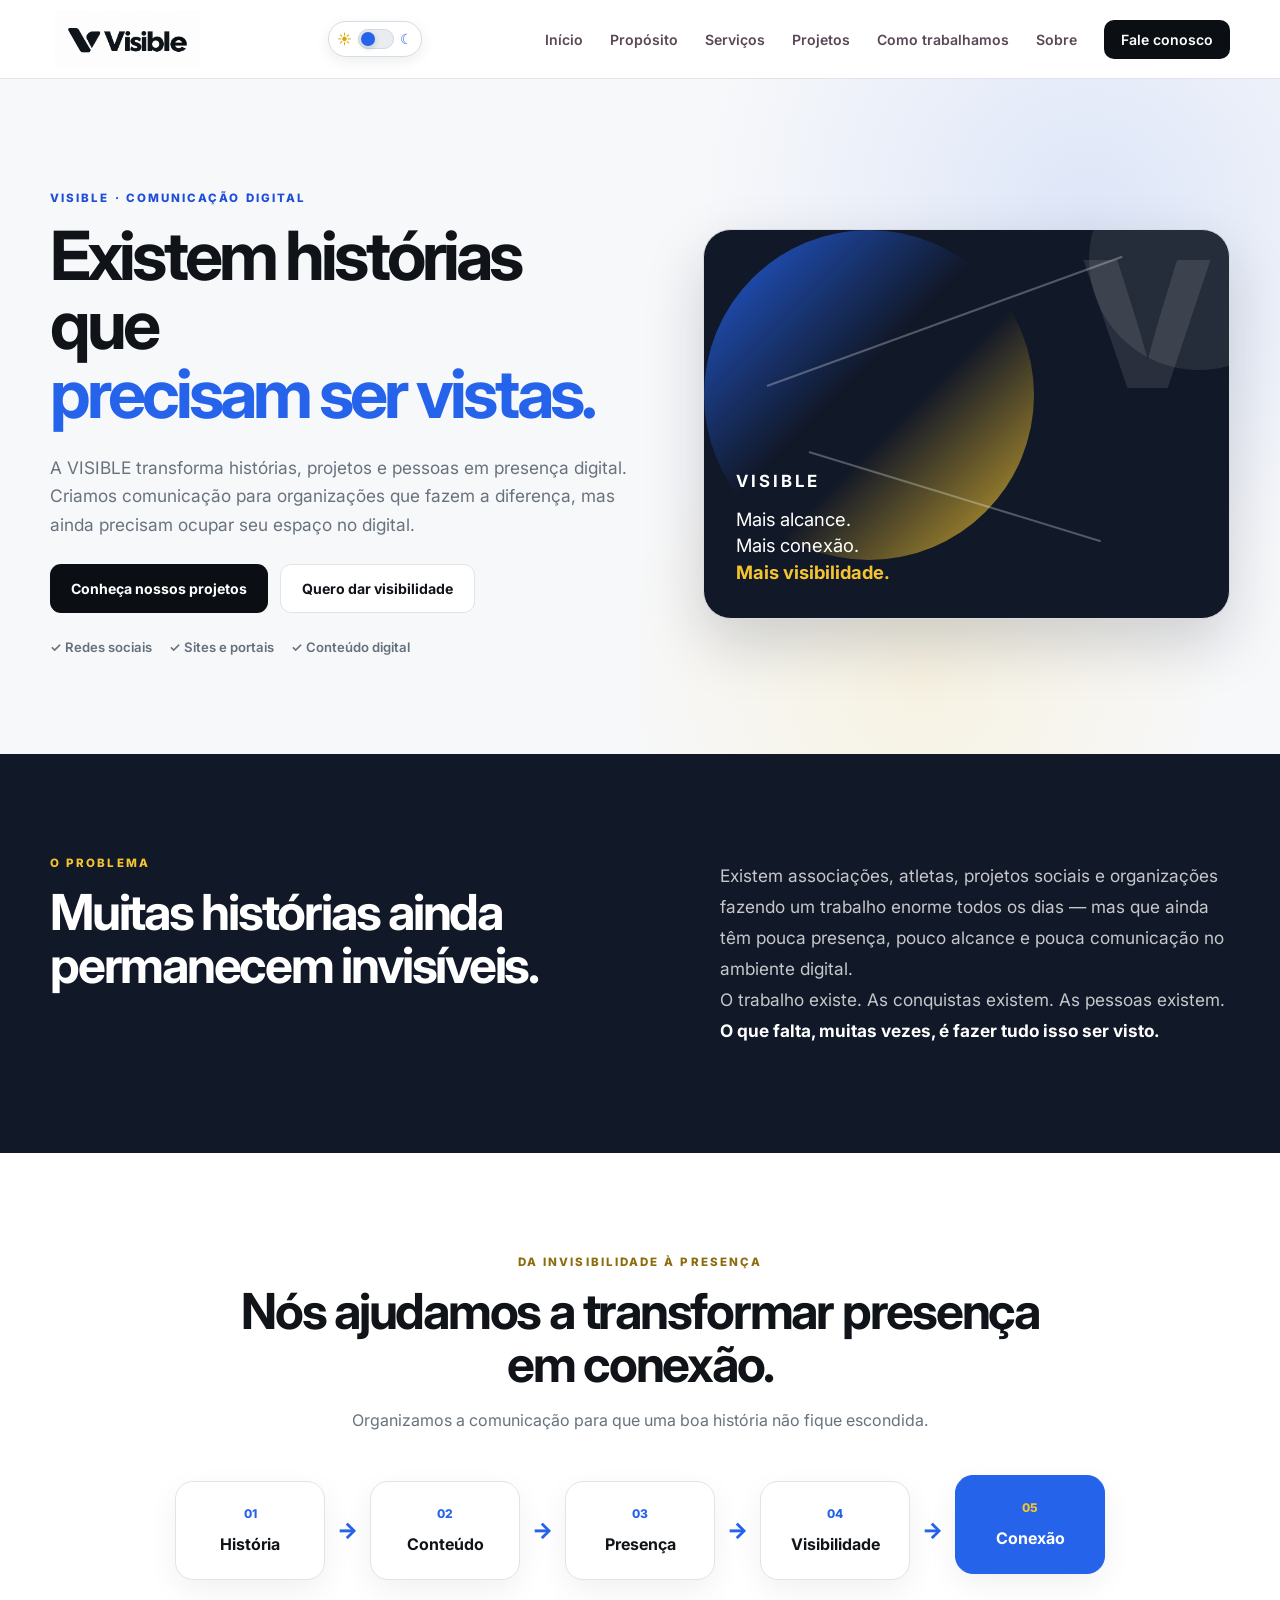
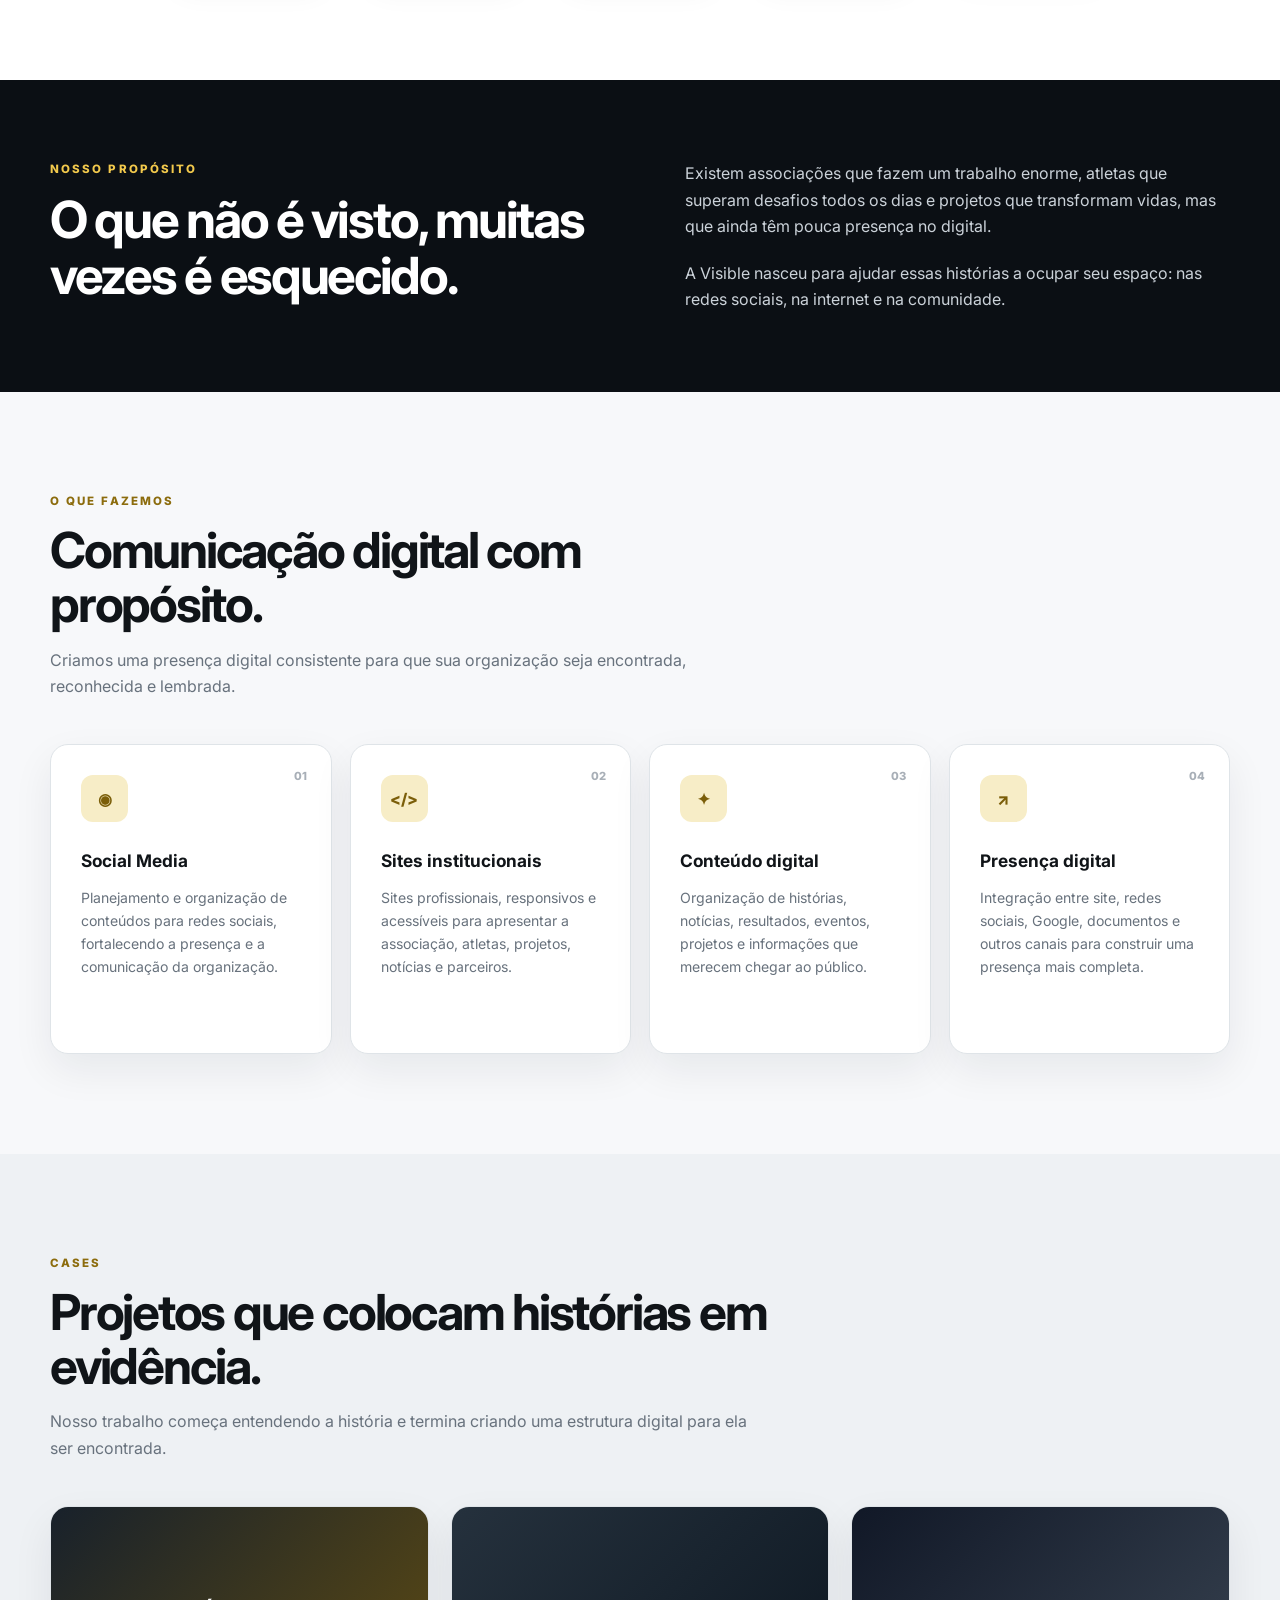
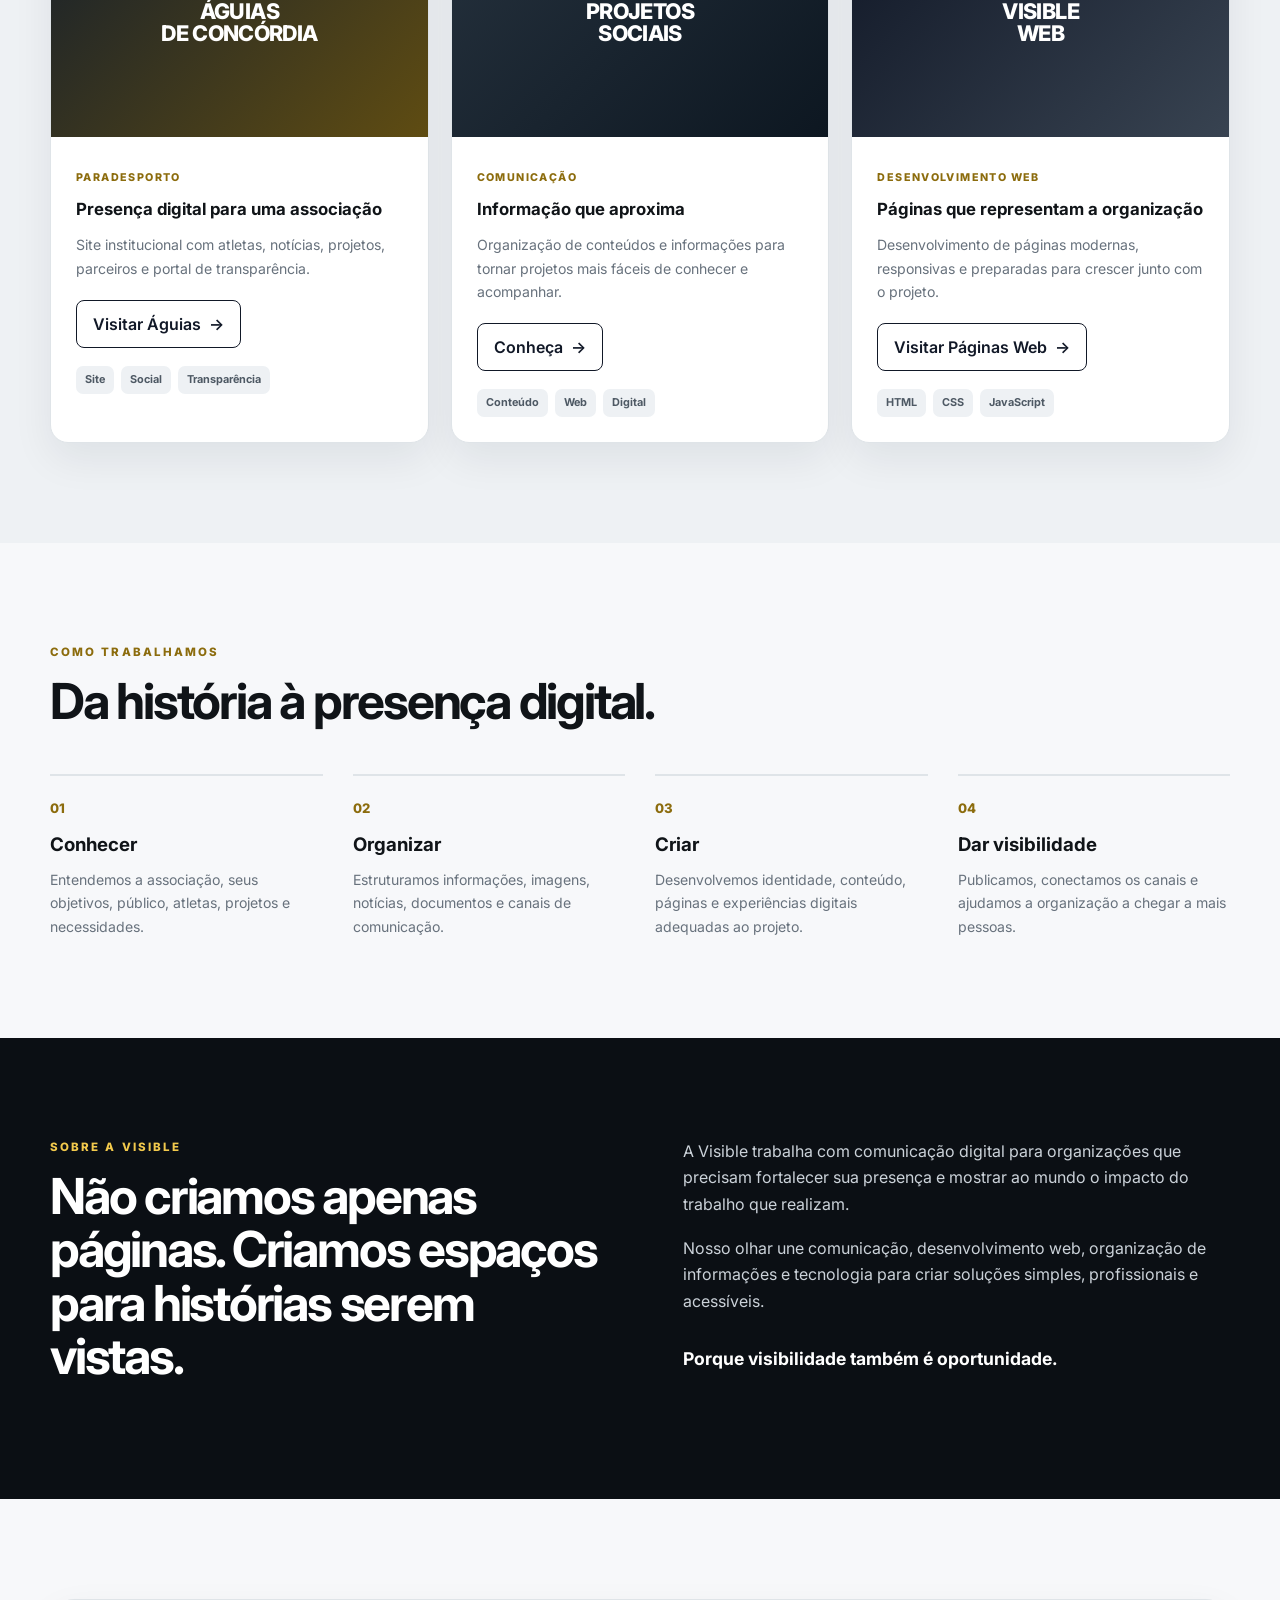
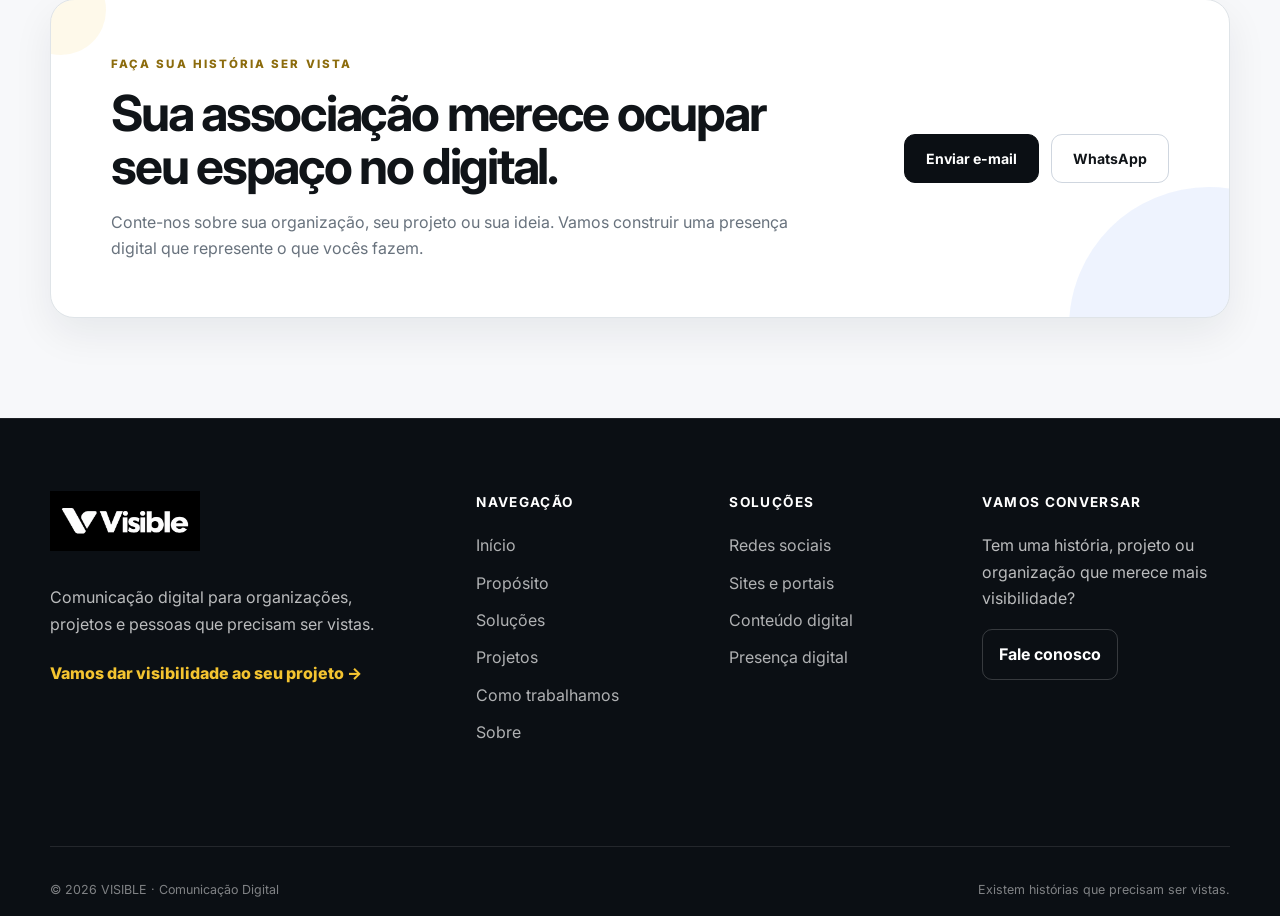
==== commit c111511a: "Update no menu mobile" ====
--- a/index.html
+++ b/index.html
@@ -2,331 +2,474 @@
 <html lang="pt-BR">
 
 <head>
-  <meta charset="UTF-8" />
-  <meta name="viewport" content="width=device-width, initial-scale=1.0" />
-
-  <!-- SEO ESSENCIAL -->
-  <title>XSIL | Captação de Recursos ESG e Consultoria Estratégica</title>
-  <meta name="description" content="XSIL atua na captação de recursos via ESG, incentivos fiscais e consultoria estratégica para projetos com impacto social e sustentável." />
-  <meta name="keywords" content="XSIL, ESG, captação de recursos, incentivos fiscais, consultoria ESG, projetos sociais" />
-  <meta name="author" content="Rafael da Silva - XSIL" />
-
-  <!-- SOCIAL / OPEN GRAPH -->
-  <meta property="og:title" content="XSIL | Captação de Recursos ESG" />
-  <meta property="og:description" content="Consultoria especializada em ESG, incentivos fiscais e estruturação de projetos sustentáveis." />
-  <meta property="og:type" content="website" />
-  <meta property="og:locale" content="pt_BR" />
-
-  <!-- MOBILE -->
-  <meta name="theme-color" content="#ffffff" />
-  <meta name="apple-mobile-web-app-capable" content="yes" />
-
-  <!-- ICONS -->
-  <link rel="icon" href="assets/xsil_black.png" type="image/png" />
-
-  <!-- FONTS & CSS -->
-  <link rel="stylesheet" href="style.css" />
-  <link href="https://fonts.googleapis.com/css2?family=Poppins:wght@300;600&display=swap" rel="stylesheet">
+  <meta charset="UTF-8">
+  <meta name="viewport" content="width=device-width, initial-scale=1.0">
+
+  <title>Visible | Comunicação Digital que dá visibilidade</title>
+  <link rel="icon" type="image/png" href="assets/favicon_logo.png">
+  <meta name="description" content="A Visible cria presença digital para associações, atletas e projetos que precisam ser vistos. Social Media, conteúdo, sites e comunicação digital.">
+  <meta name="author" content="Visible">
+
+  <link rel="preconnect" href="https://fonts.googleapis.com">
+  <link rel="preconnect" href="https://fonts.gstatic.com" crossorigin>
+  <link href="https://fonts.googleapis.com/css2?family=Inter:wght@400;500;600;700;800&display=swap" rel="stylesheet">
+
+  <link rel="stylesheet" href="style.css">
 </head>
 
 <body>
 
-  <!-- HEADER -->
   <header class="topo">
-    <img src="assets/xsil_black.png" alt="Logo XSIL" class="logo" width="100" />
-
-    <!-- BOTÃO HAMBÚRGUER -->
-    <button class="hamburger" id="hamburger" aria-label="Abrir menu" aria-expanded="false">
-      <span></span>
-      <span></span>
-      <span></span>
-    </button>
-
-    <!-- MENU -->
-    <nav class="menu" id="menu" aria-label="Menu principal">
-      <ul>
-        <li><a href="#sobre"><strong>Sobre</strong></a></li>
-        <li><a href="#servicos"><strong>Serviços</strong></a></li>
-        <li><a href="#leis"><strong>Destinação</strong></a></li>
-        <li><a href="#contato"><strong>Contato</strong></a></li>
-      </ul>
-    </nav>
+    <div class="container topo-inner">
+
+      <a class="marca" href="#inicio" aria-label="Visible - início">
+        <img src="assets/VisiBle.png" alt="Visible">
+      </a>
+
+      <button class="theme-toggle" id="theme-toggle" type="button" aria-label="Ativar modo escuro" aria-pressed="false" title="Alternar tema">
+        <span class="theme-icon" aria-hidden="true">☀</span>
+        <span class="theme-track" aria-hidden="true"><span class="theme-thumb"></span></span>
+        <span class="theme-icon theme-moon" aria-hidden="true">☾</span>
+      </button>
+
+      <button class="hamburger" id="hamburger" type="button" aria-label="Abrir menu" aria-expanded="false" aria-controls="menu">
+        <span></span>
+        <span></span>
+        <span></span>
+      </button>
+
+      <nav class="menu" id="menu" aria-label="Menu principal">
+        <ul>
+          <li><a href="#inicio">Início</a></li>
+          <li><a href="#problema">Propósito</a></li>
+          <li><a href="#servicos">Serviços</a></li>
+          <li><a href="#projetos">Projetos</a></li>
+          <li><a href="#processo">Como trabalhamos</a></li>
+          <li><a href="#sobre">Sobre</a></li>
+          <li><a class="menu-cta" href="#contato">Fale conosco</a></li>
+        </ul>
+      </nav>
+
+    </div>
   </header>
 
-  <!-- MAIN -->
-  <main class="conteudo container">
+  <main>
+
+    <!-- HERO -->
+    <section class="hero hero-visible" id="inicio" aria-labelledby="hero-title">
+      <div class="container hero-grid">
+        <div class="hero-copy">
+          <p class="eyebrow">VISIBLE · COMUNICAÇÃO DIGITAL</p>
+          <h1 id="hero-title">
+            Existem histórias que
+            <span>precisam ser vistas.</span>
+          </h1>
+          <p class="hero-text">
+            A VISIBLE transforma histórias, projetos e pessoas em presença digital.
+            Criamos comunicação para organizações que fazem a diferença, mas ainda
+            precisam ocupar seu espaço no digital.
+          </p>
+          <div class="hero-actions">
+            <a class="btn btn-primary" href="#projetos">Conheça nossos projetos</a>
+            <a class="btn btn-secondary" href="#contato">Quero dar visibilidade</a>
+          </div>
+          <div class="hero-points" aria-label="Áreas de atuação">
+            <span>✓ Redes sociais</span>
+            <span>✓ Sites e portais</span>
+            <span>✓ Conteúdo digital</span>
+          </div>
+        </div>
+
+        <div class="visibility-card" aria-label="Conceito da VISIBLE">
+          <div class="visibility-mark">V</div>
+          <div class="visibility-line line-one"></div>
+          <div class="visibility-line line-two"></div>
+          <div class="visibility-content">
+            <strong>VISIBLE</strong>
+            <span>Mais alcance.<br>Mais conexão.<br><b>Mais visibilidade.</b></span>
+          </div>
+        </div>
+      </div>
+    </section>
+
+    <!-- PROBLEMA -->
+    <section class="section problem-section" id="problema" aria-labelledby="problem-title">
+      <div class="container problem-grid">
+        <div class="section-heading">
+          <p class="eyebrow">O PROBLEMA</p>
+          <h2 id="problem-title">Muitas histórias ainda permanecem invisíveis.</h2>
+        </div>
+        <div class="problem-copy">
+          <p>
+            Existem associações, atletas, projetos sociais e organizações fazendo
+            um trabalho enorme todos os dias — mas que ainda têm pouca presença,
+            pouco alcance e pouca comunicação no ambiente digital.
+          </p>
+          <p>
+            O trabalho existe. As conquistas existem. As pessoas existem.
+            <strong>O que falta, muitas vezes, é fazer tudo isso ser visto.</strong>
+          </p>
+        </div>
+      </div>
+    </section>
+
+    <!-- DA INVISIBILIDADE À PRESENÇA -->
+    <section class="section visibility-flow-section" aria-labelledby="flow-title">
+      <div class="container">
+        <div class="section-heading center-heading">
+          <p class="eyebrow">DA INVISIBILIDADE À PRESENÇA</p>
+          <h2 id="flow-title">Nós ajudamos a transformar presença em conexão.</h2>
+          <p>Organizamos a comunicação para que uma boa história não fique escondida.</p>
+        </div>
+
+        <div class="visibility-flow" aria-label="Etapas para gerar visibilidade">
+          <div class="flow-item"><span>01</span><strong>História</strong></div>
+          <div class="flow-arrow" aria-hidden="true">→</div>
+          <div class="flow-item"><span>02</span><strong>Conteúdo</strong></div>
+          <div class="flow-arrow" aria-hidden="true">→</div>
+          <div class="flow-item"><span>03</span><strong>Presença</strong></div>
+          <div class="flow-arrow" aria-hidden="true">→</div>
+          <div class="flow-item"><span>04</span><strong>Visibilidade</strong></div>
+          <div class="flow-arrow" aria-hidden="true">→</div>
+          <div class="flow-item flow-highlight"><span>05</span><strong>Conexão</strong></div>
+        </div>
+      </div>
+    </section>
+
+    <!-- PROPÓSITO -->
+    <section class="purpose">
+      <div class="container purpose-grid">
+        <div>
+          <p class="eyebrow">NOSSO PROPÓSITO</p>
+          <h2>O que não é visto, muitas vezes é esquecido.</h2>
+        </div>
+
+        <div class="purpose-text">
+          <p>
+            Existem associações que fazem um trabalho enorme, atletas que
+            superam desafios todos os dias e projetos que transformam vidas,
+            mas que ainda têm pouca presença no digital.
+          </p>
+
+          <p>
+            A Visible nasceu para ajudar essas histórias a ocupar seu espaço:
+            nas redes sociais, na internet e na comunidade.
+          </p>
+        </div>
+      </div>
+    </section>
+
+    <!-- SERVIÇOS -->
+    <section class="section" id="servicos">
+      <div class="container">
+
+        <div class="section-heading">
+          <p class="eyebrow">O QUE FAZEMOS</p>
+          <h2>Comunicação digital com propósito.</h2>
+          <p>
+            Criamos uma presença digital consistente para que sua organização
+            seja encontrada, reconhecida e lembrada.
+          </p>
+        </div>
+
+        <div class="cards">
+
+          <article class="card">
+            <span class="card-number">01</span>
+            <div class="card-icon">◉</div>
+            <h3>Social Media</h3>
+            <p>
+              Planejamento e organização de conteúdos para redes sociais,
+              fortalecendo a presença e a comunicação da organização.
+            </p>
+          </article>
+
+          <article class="card">
+            <span class="card-number">02</span>
+            <div class="card-icon">&lt;/&gt;</div>
+            <h3>Sites institucionais</h3>
+            <p>
+              Sites profissionais, responsivos e acessíveis para apresentar
+              a associação, atletas, projetos, notícias e parceiros.
+            </p>
+          </article>
+
+          <article class="card">
+            <span class="card-number">03</span>
+            <div class="card-icon">✦</div>
+            <h3>Conteúdo digital</h3>
+            <p>
+              Organização de histórias, notícias, resultados, eventos,
+              projetos e informações que merecem chegar ao público.
+            </p>
+          </article>
+
+          <article class="card">
+            <span class="card-number">04</span>
+            <div class="card-icon">↗</div>
+            <h3>Presença digital</h3>
+            <p>
+              Integração entre site, redes sociais, Google, documentos e
+              outros canais para construir uma presença mais completa.
+            </p>
+          </article>
+
+        </div>
+      </div>
+    </section>
+
+    <!-- PROJETOS -->
+    <section class="section section-alt" id="projetos">
+      <div class="container">
+
+        <div class="section-heading">
+          <p class="eyebrow">CASES</p>
+          <h2>Projetos que colocam histórias em evidência.</h2>
+          <p>
+            Nosso trabalho começa entendendo a história e termina criando
+            uma estrutura digital para ela ser encontrada.
+          </p>
+        </div>
+
+        <div class="projects">
+
+          <article class="project">
+            <div class="project-image project-image-one">
+              <span>ÁGUIAS<br>DE CONCÓRDIA</span>
+            </div>
+
+            <div class="project-body">
+              <span class="project-type">PARADESPORTO</span>
+              <h3>Presença digital para uma associação</h3>
+              <p>
+                Site institucional com atletas, notícias, projetos,
+                parceiros e portal de transparência.
+              </p>
+
+              <a class="project-link" href="https://rafaeldataanalytics.github.io/aguias-concordia/" target="_blank" rel="noopener noreferrer">
+                Visitar Águias<span aria-hidden="true">→</span>
+              </a>
+              <div class="tags">
+                <span>Site</span>
+                <span>Social</span>
+                <span>Transparência</span>
+              </div>
+            </div>
+          </article>
+
+          <article class="project">
+            <div class="project-image project-image-two">
+              <span>PROJETOS<br>SOCIAIS</span>
+            </div>
+
+            <div class="project-body">
+              <span class="project-type">COMUNICAÇÃO</span>
+              <h3>Informação que aproxima</h3>
+              <p>
+                Organização de conteúdos e informações para tornar projetos
+                mais fáceis de conhecer e acompanhar.
+              </p>
+
+              <a class="project-link" href="https://rafaeldataanalytics.github.io/aguias-concordia/noticias.html" target="_blank" rel="noopener noreferrer">
+                Conheça<span aria-hidden="true">→</span> </a>
+
+
+              <div class="tags">
+                <span>Conteúdo</span>
+                <span>Web</span>
+                <span>Digital</span>
+              </div>
+            </div>
+          </article>
+
+          <article class="project">
+            <div class="project-image project-image-three">
+              <span>VISIBLE<br>WEB</span>
+            </div>
+
+            <div class="project-body">
+              <span class="project-type">DESENVOLVIMENTO WEB</span>
+              <h3>Páginas que representam a organização</h3>
+              <p>
+                Desenvolvimento de páginas modernas, responsivas e
+                preparadas para crescer junto com o projeto.
+              </p>
+
+              <a class="project-link" href="https://rafaeldataanalytics.github.io/prosperare-site/" target="_blank" rel="noopener noreferrer">
+                Visitar Páginas Web <span aria-hidden="true">→</span>
+              </a>
+
+              <div class="tags">
+                <span>HTML</span>
+                <span>CSS</span>
+                <span>JavaScript</span>
+              </div>
+            </div>
+          </article>
+
+        </div>
+      </div>
+    </section>
+
+    <!-- PROCESSO -->
+    <section class="section" id="processo">
+      <div class="container">
+
+        <div class="section-heading">
+          <p class="eyebrow">COMO TRABALHAMOS</p>
+          <h2>Da história à presença digital.</h2>
+        </div>
+
+        <div class="steps">
+
+          <article class="step">
+            <span>01</span>
+            <h3>Conhecer</h3>
+            <p>
+              Entendemos a associação, seus objetivos, público, atletas,
+              projetos e necessidades.
+            </p>
+          </article>
+
+          <article class="step">
+            <span>02</span>
+            <h3>Organizar</h3>
+            <p>
+              Estruturamos informações, imagens, notícias, documentos e
+              canais de comunicação.
+            </p>
+          </article>
+
+          <article class="step">
+            <span>03</span>
+            <h3>Criar</h3>
+            <p>
+              Desenvolvemos identidade, conteúdo, páginas e experiências
+              digitais adequadas ao projeto.
+            </p>
+          </article>
+
+          <article class="step">
+            <span>04</span>
+            <h3>Dar visibilidade</h3>
+            <p>
+              Publicamos, conectamos os canais e ajudamos a organização
+              a chegar a mais pessoas.
+            </p>
+          </article>
+
+        </div>
+      </div>
+    </section>
 
     <!-- SOBRE -->
-    <section id="sobre">
-      <h1>Captação de Recursos, ESG e Leis de Incentivo</h1>
-
-      <p>
-        A <strong>XSIL</strong> atua de forma estratégica na <strong>captação de recursos por meio de projetos ESG</strong>,
-        utilizando <strong>leis de incentivo fiscal</strong> como ferramenta para transformar impacto social,
-        sustentabilidade e responsabilidade corporativa em resultados concretos.
-      </p>
-
-      <p>
-        Desenvolvemos e estruturamos projetos alinhados às exigências legais e às melhores práticas de
-        <strong>governança ambiental, social e corporativa (ESG)</strong>, conectando empresas a iniciativas
-        sociais, esportivas e sustentáveis com alto potencial de impacto.
-      </p>
-
-      <p>
-        Nosso trabalho é focado em <strong>segurança jurídica, transparência e eficiência</strong>,
-        permitindo que empresas direcionem parte do seu <strong>Imposto de Renda</strong>
-        para projetos aprovados, fortalecendo sua estratégia ESG e contribuindo de forma efetiva
-        para o desenvolvimento social.
-      </p>
-    </section>
-
-
-    <!-- SERVIÇOS -->
-    <section id="servicos" class="servicos">
-
-      <article class="servico">
-        <h2>Projetos Aprovados</h2>
+    <section class="section section-dark" id="sobre">
+      <div class="container about-grid">
+
+        <div>
+          <p class="eyebrow">SOBRE A VISIBLE</p>
+          <h2>Não criamos apenas páginas. Criamos espaços para histórias serem vistas.</h2>
+        </div>
+
+        <div class="about-text">
+          <p>
+            A Visible trabalha com comunicação digital para organizações que
+            precisam fortalecer sua presença e mostrar ao mundo o impacto do
+            trabalho que realizam.
+          </p>
+
+          <p>
+            Nosso olhar une comunicação, desenvolvimento web, organização
+            de informações e tecnologia para criar soluções simples,
+            profissionais e acessíveis.
+          </p>
+
+          <p class="about-highlight">
+            <strong>Porque visibilidade também é oportunidade.</strong>
+          </p>
+        </div>
+
+      </div>
+    </section>
+
+    <!-- CONTATO -->
+    <section class="section contact" id="contato">
+      <div class="container contact-box">
+
+        <div>
+          <p class="eyebrow">FAÇA SUA HISTÓRIA SER VISTA</p>
+          <h2>Sua associação merece ocupar seu espaço no digital.</h2>
+          <p>
+            Conte-nos sobre sua organização, seu projeto ou sua ideia.
+            Vamos construir uma presença digital que represente o que vocês fazem.
+          </p>
+        </div>
+
+        <div class="contact-actions">
+          <a class="btn btn-primary" href="mailto:rfsrafaelsilva@icloud.com">
+            Enviar e-mail
+          </a>
+
+          <a class="btn btn-secondary" href="https://wa.me/5554996772904" target="_blank" rel="noopener noreferrer">
+            WhatsApp
+          </a>
+        </div>
+
+      </div>
+    </section>
+
+  </main>
+
+  <footer class="rodape">
+    <div class="container footer-main">
+
+      <div class="footer-brand">
+        <a class="footer-logo" href="#inicio" aria-label="VISIBLE - início">
+          <img src="assets/Visible_Black.png" alt="VISIBLE">
+        </a>
         <p>
-          Projetos aprovados e aptos à captação de recursos por meio da
-          Lei de Incentivo ao Esporte, com total adequação às exigências legais.
+          Comunicação digital para organizações, projetos e pessoas
+          que precisam ser vistas.
         </p>
-        <p>Saiba mais: </p>
-        <br>
-        <p>
-          <a href="https://drive.google.com/file/d/195Z6VwOnsaongKclCoT5WIb8A9GOUuau/view?usp=sharing" class="service-link" target="_blank" rel="noopener noreferrer" download>
-            <img src="assets/aprovado.png" alt="icon aprovados" height="16px" width="16px"> UF - SP
-          </a>
-        </p>
-        <p>
-          <a href="https://drive.google.com/drive/folders/1crskb6M8n6DylnLGxBZuj6NzeDX8omPE?usp=sharing" class="service-link" target="_blank" rel="noopener noreferrer" download>
-            <img src="assets/aprovado.png" alt="" height="16px" width="16px"> UF - RN
-          </a>
-        </p>
-        <p>
-          <a href="https://drive.google.com/file/d/1kvqkzOX-p_DSgP-O3C9SH8yXMYypB1Wu/view?usp=sharing" class="service-link" target="_blank" rel="noopener noreferrer" download>
-            <img src="assets/aprovado.png" alt="" height="16px" width="16px"> UF - SC
-          </a>
-        </p>
-        </p>
-      </article>
-
-      <article class="servico">
-        <h2>Consultoria ESG</h2>
-        <p>
-          Consultoria completa para estruturação, captação, gestão
-          e prestação de contas de projetos incentivados.
-        </p>
-        <p>
-          Atuamos de forma estratégica, transparente e alinhada às normas vigentes.
-        </p>
-        <br>
-        <a href="https://wa.me/555496206674" target="_blank" rel="noopener noreferrer">
-          <img src="assets/wathsapp_icon.png" alt="Wathsapp" height="16px"> Falar com especialista
+        <a class="footer-highlight" href="https://wa.me/5554996772904">
+          Vamos dar visibilidade ao seu projeto →
+
         </a>
-      </article>
-
-      <article class="servico">
-        <h2>Parcerias Institucionais</h2>
-        <p>
-          Empresas parceiras podem direcionar parte do imposto devido para
-          projetos ESG, fortalecendo sua responsabilidade social e reputação institucional.
-        </p>
-        <p>
-          Para maiores informações sobre Projeto:
-        </p>
-        <br>
-        <p>
-          <a href="#contato" class="botao">Vem ser Parceiro Apoiador</a>
-        </p>
-
-
-      </article>
-
-
-
-      <section id="imagens">
-        <div class="container_img">
-          <div class="card">
-            <h2>APT Associação Paradesportiva Todos SP</h2>
-            <img src="assets/apts.png" alt="imagen apts">
-          </div>
-          <div>
-            <h2>APARN Associação Paradesportiva RN</h2>
-            <img src="assets/aparn.png" alt="imagen aparn" ">
-          </div>
-          <div>
-            <h2>Associação Vida Ativa São José SC</h2>
-            <img src=" assets/vidaAtiva.png" alt="imagen vida ativa">
-          </div>
-        </div>
-
-      </section>
-      <!-- SOBRE -->
-      <section id="leis">
-        <h1>Destinação do Imposto de Renda para o Esporte</h1>
-
-        <p>
-          A <strong>Lei de Incentivo ao Esporte</strong> permite que pessoas físicas
-          destinem parte do seu <strong>Imposto de Renda Pessoa Física (IRPF)</strong>
-          para apoiar <strong>projetos esportivos e paradesportivos</strong>
-          aprovados pelo Ministério do Esporte, promovendo inclusão social,
-          saúde e desenvolvimento humano por meio do esporte.
-        </p>
-
-        <h2>Como funciona a Lei de Incentivo ao Esporte</h2>
-
-        <p>
-          Regulamentada pela <strong>Lei nº 11.438/2006</strong>, a Lei de Incentivo ao
-          Esporte autoriza que contribuintes que utilizam o modelo de
-          <strong>Declaração Completa do Imposto de Renda</strong> direcionem parte
-          do imposto devido para projetos esportivos previamente aprovados,
-          sem gerar custo adicional.
-        </p>
-
-        <h2>Percentual permitido de destinação do IRPJ</h2>
-
-        <p>
-          Atualmente, pessoas Juridicas podem destinar
-          <strong>até 2% do Imposto de Renda devido</strong> para projetos aprovados
-          pela <strong>Lei de Incentivo ao Esporte</strong>. O valor destinado é
-          <strong>deduzido integralmente</strong> do imposto a pagar ou
-          <strong>acrescido ao valor da restituição</strong>, conforme a situação do contribuinte.
-        </p>
-
-
-        <h2>Vantagens da destinação para projetos esportivos</h2>
-
-        <p>
-          Ao destinar parte do IRPF para o esporte, o contribuinte transforma
-          imposto em <strong>impacto social direto</strong>, contribuindo para o
-          fortalecimento de projetos que promovem cidadania, educação,
-          inclusão social e oportunidades por meio da prática esportiva.
-        </p>
-
-        <p>
-          Além disso, os projetos incentivados seguem critérios rigorosos de
-          aprovação, monitoramento e prestação de contas, garantindo
-          <strong>transparência, responsabilidade e boa governança</strong>
-          na aplicação dos recursos públicos.
-        </p>
-
-        <h2>Transforme seu imposto em impacto social</h2>
-
-        <p>
-          A destinação do Imposto de Renda via Lei de Incentivo ao Esporte é
-          uma forma legal, segura e eficiente de apoiar o desenvolvimento
-          social do país, fortalecendo iniciativas esportivas que geram
-          benefícios reais para a sociedade.
-        </p>
-      </section>
-
-    </section>
-
-  </main>
-
-  <!-- FOOTER -->
-  <footer class="rodape" id="contato">
-    <div class="container">
-
-      <div class="footer-grid">
-
-        <!-- COLUNA 1 -->
-        <div>
-          <a href="#sobre">
-            <img src="assets/xsil_black.png" alt="Logo XSIL" width="160">
-          </a>
-          <p>
-            Consultoria em ESG, captação de recursos e incentivos fiscais
-            para projetos com impacto social e sustentável.
-          </p>
-        </div>
-
-        <!-- COLUNA 2 -->
-        <div class="footer-col footer-contato">
-          <h3>Contato</h3>
-
-          <p>
-            <a href="https://www.google.com/maps/place/Erechim,+RS" target="_blank">
-              Erechim / RS
-            </a>
-          </p>
-
-          <p>
-            <a href="mailto:rfsrafaelsilva@icloud.com">
-              <img src="assets/email.png" class="icon-footer" alt="E-mail"> E-mail
-            </a>
-          </p>
-
-          <p>
-            <a href="https://wa.me/5554996772904" target="_blank">
-              <img src="assets/wathsapp_icon.png" class="icon-footer" alt="WhatsApp"> WhatsApp
-            </a>
-          </p>
-        </div>
-
-        <!-- COLUNA 3 (MENU À DIREITA) -->
-        <div class="footer-menu">
-          <h3>Menu</h3>
-
-          <nav class="menu_rodape" aria-label="Menu do rodapé">
-            <ul>
-              <li><a href="#sobre">Sobre</a></li>
-              <li><a href="#servicos">Serviços</a></li>
-              <li><a href="#leis">Destinação</a></li>
-
-            </ul>
-          </nav>
-        </div>
-
-        <div>
-          <h3>Formulário</h3>
-          <form class="form" id="form" action="./enviar.php" method="post">
-            <div>
-              <label for="nome">Nome</label>
-              <input type="text" name="nome" id="nome" placeholder="Seu Nome" required>
-            </div>
-            <div>
-              <label for="sobrenome">Sobrenome</label>
-              <input type="text" name="sobrenome" id="sobrenome" placeholder="Seu Sobrenome">
-            </div>
-            <div>
-              <label for="telefone">Telefone</label>
-              <input type="text" name="telefone" id="telefone" placeholder="(99)999999999)">
-            </div>
-            <div class="col-2">
-              <label for="email">E-mail</label>
-              <input type="email" name="email" id="email" placeholder="email@email.com" required>
-            </div>
-            <div class="col-2">
-              <label for="mensagem">Mensagem</label>
-              <textarea rows="7" name="mensagem" id="mensagem" placeholder="  Digite aqui sua dúvida/ sugestão." required></textarea>
-            </div>
-            <button class="botao col-2">Enviar Mensagem</button>
-          </form>
-        </div>
-
-      </div>
-
-      <div class="footer-bottom">
-        <p>&copy; 2025 XSIL. Todos os direitos reservados.</p>
-        <p>
-          Desenvolvido por
-          <a href="https://www.linkedin.com/in/rafael-da-silva-rfs/" target="_blank">
-            <strong> Rafael da Silva</strong>
-          </a>
-        </p>
-      </div>
+      </div>
+
+      <div class="footer-column">
+        <h3>Navegação</h3>
+        <a href="#inicio">Início</a>
+        <a href="#problema">Propósito</a>
+        <a href="#servicos">Soluções</a>
+        <a href="#projetos">Projetos</a>
+        <a href="#processo">Como trabalhamos</a>
+        <a href="#sobre">Sobre</a>
+      </div>
+
+      <div class="footer-column">
+        <h3>Soluções</h3>
+        <a href="#servicos">Redes sociais</a>
+        <a href="#servicos">Sites e portais</a>
+        <a href="#servicos">Conteúdo digital</a>
+        <a href="#servicos">Presença digital</a>
+      </div>
+
+      <div class="footer-column footer-contact">
+        <h3>Vamos conversar</h3>
+        <p>Tem uma história, projeto ou organização que merece mais visibilidade?</p>
+        <a class="footer-contact-link" href="#contato">Fale conosco</a>
+      </div>
+
     </div>
 
+    <div class="container footer-bottom">
+      <p>© 2026 VISIBLE · Comunicação Digital</p>
+      <p>Existem histórias que precisam ser vistas.</p>
+    </div>
   </footer>
 
-
-  <!-- JS MENU -->
   <script src="script.js" defer></script>
-  <script src="./form.js"></script>
-
-
-
 </body>
 
 </html>
--- a/style.css
+++ b/style.css
@@ -1,46 +1,19 @@
-/* =====================================================
-   DESIGN TOKENS (VARIÁVEIS GLOBAIS)
-===================================================== */
 :root {
-  /* Fontes */
-  --font-base: "Poppins", sans-serif;
-  --font-alt: "Roboto", sans-serif;
-
-  /* Cores base */
-  --cor-bg: rgba(251, 198, 9, 0.75);
-  --cor-primaria: rgba(228, 194, 24, 0.95);
-  --cor-secundaria: rgba(238, 208, 59, 0.75);
-  --cor-escura: #000;
-  --cor-texto: #111;
-  --cor-clara: #fff;
-
-  /* Header / overlays */
-  --cor-header: rgba(0, 0, 0, 0.4);
-  --cor-menu-mobile: rgba(69, 67, 67, 0.95);
-
-  /* Formulário */
-  --cor-input-bg: #c5ae51;
-  --cor-input-borda: #5f5f5f;
-  --cor-focus: #fea;
-
-  /* Gradientes */
-  --gradiente-btn: linear-gradient(135deg, #ee5, #fff);
-  --gradiente-form: linear-gradient(#ffbf00, #f2a50c);
-  --gradiente-form-hover: linear-gradient(#ffb60d, #e59317);
-
-  /* Sombras */
-  --sombra-padrao: 0 10px 25px rgba(0, 0, 0, 0.35);
-  --sombra-hover: 0 14px 30px rgba(0, 0, 0, 0.5);
-
-  /* Bordas */
-  --radius-sm: 0.25rem;
-  --radius-md: 10px;
-  --radius-lg: 14px;
-}
-
-/* =====================================================
-   RESET & BASE
-===================================================== */
+  --bg: #f7f8fa;
+  --surface: #ffffff;
+  --surface-2: #eef1f4;
+  --text: #101418;
+  --muted: #68727d;
+  --primary: #111827;
+  --accent: #f2c94c;
+  --accent-dark: #dcae20;
+  --dark: #0b0f14;
+  --border: #dfe4e8;
+  --radius: 18px;
+  --shadow: 0 16px 40px rgba(15, 23, 42, 0.07);
+  --max: 1180px;
+}
+
 * {
   margin: 0;
   padding: 0;
@@ -49,373 +22,2309 @@
 
 html {
   scroll-behavior: smooth;
-  scroll-padding-top: 120px;
+  scroll-padding-top: 90px;
 }
 
 body {
-  font-family: var(--font-base);
-  background: var(--cor-bg);
-  color: var(--cor-escura);
-  line-height: 1.6;
-  min-height: 100vh;
-}
-
-/* =====================================================
-   LINKS & BOTÕES
-===================================================== */
+  font-family: "Inter", sans-serif;
+  background: var(--bg);
+  color: var(--text);
+  line-height: 1.65;
+}
+
 a {
-  color: var(--cor-texto);
+  color: inherit;
   text-decoration: none;
-  transition: color 0.3s ease;
-}
-
-a:hover {
-  color: var(--cor-clara);
+}
+
+img {
+  max-width: 100%;
+  display: block;
+}
+
+button {
+  font: inherit;
+}
+
+.container {
+  width: min(var(--max), calc(100% - 40px));
+  margin-inline: auto;
+}
+
+/* ================= HEADER ================= */
+
+.topo {
+  position: sticky;
+  top: 0;
+  z-index: 1000;
+  background: rgba(255, 255, 255, 0.94);
+  backdrop-filter: blur(14px);
+  border-bottom: 1px solid var(--border);
+}
+
+.topo-inner {
+  min-height: 78px;
+  display: flex;
+  align-items: center;
+  justify-content: space-between;
+  gap: 30px;
+}
+
+.marca {
+  display: inline-flex;
+  align-items: center;
+}
+
+.marca img {
+  width: 155px;
+  height: auto;
+  max-height: 58px;
+  object-fit: contain;
+}
+
+.menu ul {
+  display: flex;
+  align-items: center;
+  gap: 27px;
+  list-style: none;
+}
+
+.menu a {
+  position: relative;
+  color: #5a4756;
+  font-size: 0.88rem;
+  font-weight: 600;
+  transition: color 0.2s ease;
+}
+
+.menu a:not(.menu-cta)::after {
+  content: "";
+  position: absolute;
+  left: 0;
+  bottom: -8px;
+  width: 0;
+  height: 2px;
+  background: var(--accent);
+  transition: width 0.2s ease;
+}
+
+.menu a:hover {
+  color: var(--text);
+}
+
+.menu a:hover::after {
+  width: 100%;
+}
+
+.menu-cta {
+  padding: 11px 17px;
+  border-radius: 10px;
+  background: var(--dark);
+  color: #fff !important;
+}
+
+.hamburger {
+  display: none;
+  border: 0;
+  background: transparent;
+  cursor: pointer;
+  flex-direction: column;
+  gap: 5px;
+  padding: 6px;
+}
+
+.hamburger span {
+  width: 27px;
+  height: 3px;
+  border-radius: 99px;
+  background: var(--dark);
+  transition:
+    transform 0.25s ease,
+    opacity 0.25s ease;
+}
+
+.hamburger.active span:nth-child(1) {
+  transform: translateY(8px) rotate(45deg);
+}
+
+.hamburger.active span:nth-child(2) {
+  opacity: 0;
+}
+
+.hamburger.active span:nth-child(3) {
+  transform: translateY(-8px) rotate(-45deg);
+}
+
+/* ================= HERO ================= */
+
+.hero {
+  position: relative;
+  overflow: hidden;
+  padding: 110px 0 95px;
+  background:
+    radial-gradient(
+      circle at 85% 25%,
+      rgba(242, 201, 76, 0.2),
+      transparent 28%
+    ),
+    linear-gradient(180deg, #fff 0%, var(--bg) 100%);
+}
+
+.hero-grid {
+  display: grid;
+  grid-template-columns: 1.05fr 0.95fr;
+  align-items: center;
+  gap: 70px;
+}
+
+.eyebrow {
+  margin-bottom: 13px;
+  color: #8c6c0d;
+  font-size: 0.72rem;
+  font-weight: 800;
+  letter-spacing: 0.18em;
+}
+
+.hero h1 {
+  max-width: 780px;
+  font-size: clamp(2.7rem, 5.3vw, 5rem);
+  line-height: 1.02;
+  letter-spacing: -0.06em;
+}
+
+.hero h1 span {
+  display: block;
+  color: #8c6c0d;
+}
+
+.hero-text {
+  max-width: 690px;
+  margin: 25px 0;
+  color: var(--muted);
+  font-size: 1.08rem;
+}
+
+.hero-actions {
+  display: flex;
+  flex-wrap: wrap;
+  gap: 12px;
 }
 
 .btn {
-  display: inline-block;
-  padding: 0.8rem 1.8rem;
-  border-radius: var(--radius-md);
+  display: inline-flex;
+  align-items: center;
+  justify-content: center;
+  min-height: 49px;
+  padding: 0 21px;
+  border-radius: 11px;
+  font-size: 0.88rem;
+  font-weight: 700;
+  transition:
+    transform 0.2s ease,
+    box-shadow 0.2s ease,
+    background 0.2s ease;
+}
+
+.btn:hover {
+  transform: translateY(-2px);
+  box-shadow: 0 10px 25px rgba(15, 23, 42, 0.13);
+}
+
+.btn-primary {
+  background: var(--dark);
+  color: #fff;
+}
+
+.btn-primary:hover {
+  background: #1d2733;
+}
+
+.btn-secondary {
+  border: 1px solid var(--border);
+  background: #fff;
+}
+
+.hero-points {
+  display: flex;
+  flex-wrap: wrap;
+  gap: 17px;
+  margin-top: 24px;
+  color: #64707b;
+  font-size: 0.82rem;
   font-weight: 600;
-  background: var(--gradiente-btn);
-  color: var(--cor-escura);
-  transition: all 0.3s ease;
-}
-
-.btn:hover {
-  transform: translateY(-3px);
-  box-shadow: var(--sombra-hover);
-}
-
-/* =====================================================
-   CONTAINER
-===================================================== */
-.container {
-  width: 90%;
-  max-width: 1200px;
-  margin: auto;
-}
-
-/* =====================================================
-   HEADER
-===================================================== */
-.topo {
+}
+
+/* ================= HERO CARD ================= */
+
+.visibility-card {
   position: relative;
-  top: 0;
-  z-index: 3000;
+  min-height: 430px;
+  display: grid;
+  grid-template-columns: 0.8fr 1.2fr;
+  align-items: center;
+  gap: 25px;
+  padding: 42px;
+  overflow: hidden;
+  border: 1px solid #d9dde2;
+  border-radius: 28px;
+  background: #fff;
+  box-shadow: 0 30px 80px rgba(15, 23, 42, 0.12);
+}
+
+.visibility-card::before {
+  content: "";
+  position: absolute;
+  width: 330px;
+  height: 330px;
+  right: -130px;
+  top: -130px;
+  border-radius: 50%;
+  background: rgba(242, 201, 76, 0.18);
+}
+
+.visibility-icon {
+  position: relative;
+  width: 180px;
+  height: 180px;
+  display: grid;
+  place-items: center;
+  border-radius: 50%;
+  background: var(--dark);
+  color: #fff;
+  box-shadow: 0 25px 50px rgba(15, 23, 42, 0.2);
+}
+
+.visibility-icon strong {
+  position: relative;
+  z-index: 3;
+  font-size: 6rem;
+  line-height: 1;
+  font-weight: 800;
+  letter-spacing: -0.08em;
+}
+
+.beam {
+  position: absolute;
+  z-index: 1;
+  height: 18px;
+  background: var(--accent);
+  border-radius: 50px;
+  transform-origin: left center;
+}
+
+.beam-1 {
+  width: 115px;
+  right: -75px;
+  top: 42px;
+  transform: rotate(-22deg);
+}
+
+.beam-2 {
+  width: 135px;
+  right: -105px;
+  top: 81px;
+}
+
+.beam-3 {
+  width: 110px;
+  right: -70px;
+  bottom: 38px;
+  transform: rotate(22deg);
+}
+
+.visibility-content {
+  position: relative;
+  z-index: 2;
+}
+
+.mini-label {
+  color: #8c6c0d;
+  font-size: 0.7rem;
+  font-weight: 800;
+  letter-spacing: 0.18em;
+}
+
+.visibility-content h2 {
+  margin: 10px 0 16px;
+  font-size: 2rem;
+  line-height: 1.1;
+  letter-spacing: -0.04em;
+}
+
+.visibility-content h2 strong {
+  color: #8c6c0d;
+}
+
+.visibility-content p {
+  color: var(--muted);
+  font-size: 0.9rem;
+}
+
+/* ================= PURPOSE ================= */
+
+.purpose {
+  padding: 80px 0;
+  background: var(--dark);
+  color: #fff;
+}
+
+.purpose-grid {
+  display: grid;
+  grid-template-columns: 1fr 1fr;
+  gap: 90px;
+}
+
+.purpose .eyebrow {
+  color: var(--accent);
+}
+
+.purpose h2 {
+  max-width: 600px;
+  font-size: clamp(2rem, 4vw, 3.3rem);
+  line-height: 1.08;
+  letter-spacing: -0.045em;
+}
+
+.purpose-text {
+  color: #cbd2d9;
+  font-size: 1rem;
+}
+
+.purpose-text p + p {
+  margin-top: 20px;
+}
+
+/* ================= SECTIONS ================= */
+
+.section {
+  padding: 100px 0;
+}
+
+.section-alt {
+  background: var(--surface-2);
+}
+
+.section-heading {
+  max-width: 720px;
+  margin-bottom: 45px;
+}
+
+.section-heading h2,
+.about-grid h2,
+.contact-box h2 {
+  font-size: clamp(2rem, 4vw, 3.1rem);
+  line-height: 1.08;
+  letter-spacing: -0.045em;
+  margin-bottom: 15px;
+}
+
+.section-heading > p:last-child,
+.contact-box > div > p:last-child {
+  color: var(--muted);
+}
+
+/* ================= CARDS ================= */
+
+.cards {
+  display: grid;
+  grid-template-columns: repeat(4, 1fr);
+  gap: 18px;
+}
+
+.card {
+  position: relative;
+  min-height: 310px;
+  padding: 30px;
+  overflow: hidden;
+  border: 1px solid var(--border);
+  border-radius: var(--radius);
+  background: var(--surface);
+  box-shadow: var(--shadow);
+  transition:
+    transform 0.25s ease,
+    border-color 0.25s ease;
+}
+
+.card:hover {
+  transform: translateY(-6px);
+  border-color: #c7aa43;
+}
+
+.card-number {
+  position: absolute;
+  top: 22px;
+  right: 24px;
+  color: #a8afb7;
+  font-size: 0.7rem;
+  font-weight: 800;
+}
+
+.card-icon {
+  width: 47px;
+  height: 47px;
+  display: grid;
+  place-items: center;
+  margin-bottom: 25px;
+  border-radius: 12px;
+  background: #f7edc7;
+  color: #7b5e09;
+  font-weight: 800;
+}
+
+.card h3 {
+  margin-bottom: 10px;
+  font-size: 1.08rem;
+}
+
+.card p {
+  color: var(--muted);
+  font-size: 0.88rem;
+}
+
+/* ================= PROJECTS ================= */
+
+.projects {
+  display: grid;
+  grid-template-columns: repeat(3, 1fr);
+  gap: 22px;
+}
+
+.project {
+  overflow: hidden;
+  border: 1px solid var(--border);
+  border-radius: var(--radius);
+  background: #fff;
+  box-shadow: var(--shadow);
+}
+
+.project-image {
+  height: 230px;
+  display: grid;
+  place-items: center;
+  padding: 20px;
+  color: #fff;
+  text-align: center;
+  font-size: 1.35rem;
+  line-height: 1.05;
+  font-weight: 800;
+  letter-spacing: -0.03em;
+}
+
+.project-image-one {
+  background: linear-gradient(135deg, #18212b, #5f4c12);
+}
+
+.project-image-two {
+  background: linear-gradient(135deg, #25313d, #0d1721);
+}
+
+.project-image-three {
+  background: linear-gradient(135deg, #111827, #384351);
+}
+
+.project-body {
+  padding: 25px;
+}
+
+.project-type {
+  color: #8c6c0d;
+  font-size: 0.67rem;
+  font-weight: 800;
+  letter-spacing: 0.13em;
+}
+
+.project-body h3 {
+  margin: 7px 0 10px;
+  font-size: 1.05rem;
+}
+
+.project-body p {
+  color: var(--muted);
+  font-size: 0.88rem;
+}
+
+.tags {
+  display: flex;
+  flex-wrap: wrap;
+  gap: 7px;
+  margin-top: 18px;
+}
+
+.tags span {
+  padding: 5px 9px;
+  border-radius: 7px;
+  background: var(--surface-2);
+  color: #4e5964;
+  font-size: 0.68rem;
+  font-weight: 700;
+}
+
+/* ================= STEPS ================= */
+
+.steps {
+  display: grid;
+  grid-template-columns: repeat(4, 1fr);
+  gap: 30px;
+}
+
+.step {
+  padding-top: 18px;
+  border-top: 2px solid var(--border);
+}
+
+.step > span {
+  color: #8c6c0d;
+  font-size: 0.82rem;
+  font-weight: 800;
+}
+
+.step h3 {
+  margin: 10px 0 7px;
+}
+
+.step p {
+  color: var(--muted);
+  font-size: 0.88rem;
+}
+
+/* ================= ABOUT ================= */
+
+.section-dark {
+  background: var(--dark);
+  color: #fff;
+}
+
+.section-dark .eyebrow {
+  color: var(--accent);
+}
+
+.about-grid {
+  display: grid;
+  grid-template-columns: 1fr 1fr;
+  gap: 85px;
+}
+
+.about-text {
+  color: #cbd2d9;
+}
+
+.about-text p + p {
+  margin-top: 18px;
+}
+
+.about-highlight {
+  margin-top: 30px !important;
+  color: #fff;
+  font-size: 1.1rem;
+}
+
+/* ================= CONTACT ================= */
+
+.contact-box {
   display: flex;
   justify-content: space-between;
   align-items: center;
-  padding: 1rem 2rem;
-  background: var(--cor-header);
-  backdrop-filter: blur(6px);
-  border-bottom: 1px solid var(--cor-secundaria);
-}
-
-.logo {
-  height: 80px;
-  border-radius: var(--radius-md);
-}
-
-/* MENU DESKTOP */
-.menu ul {
+  gap: 50px;
+  padding: 52px;
+  border: 1px solid var(--border);
+  border-radius: 23px;
+  background: #fff;
+  box-shadow: var(--shadow);
+}
+
+.contact-actions {
   display: flex;
-  list-style: none;
-  gap: 2rem;
-}
-
-.menu a {
-  font-weight: 500;
+  flex-wrap: wrap;
+  gap: 10px;
+  flex-shrink: 0;
+}
+
+/* ================= FOOTER ================= */
+
+.rodape {
+  padding: 55px 0 20px;
+  border-top: 1px solid var(--border);
+  background: #fff;
+}
+
+.footer-grid {
+  display: grid;
+  grid-template-columns: 1.5fr 1fr 1fr;
+  gap: 50px;
+}
+
+.footer-brand .marca img {
+  width: 140px;
+}
+
+.footer-grid p,
+.footer-grid a:not(.marca) {
+  color: var(--muted);
+  font-size: 0.84rem;
+}
+
+.footer-brand p {
+  max-width: 330px;
+  margin-top: 13px;
+}
+
+.footer-grid h3 {
+  margin-bottom: 10px;
+  font-size: 0.88rem;
+}
+
+.footer-grid a:not(.marca) {
+  display: block;
+  margin: 6px 0;
+}
+
+.footer-bottom {
+  margin-top: 45px;
+  padding-top: 18px;
+  border-top: 1px solid var(--border);
+  color: var(--muted);
+  font-size: 0.75rem;
+}
+
+/* ================= RESPONSIVO ================= */
+
+@media (max-width: 1050px) {
+  .cards {
+    grid-template-columns: repeat(2, 1fr);
+  }
+
+  .projects {
+    grid-template-columns: 1fr;
+  }
+
+  .project {
+    display: grid;
+    grid-template-columns: 0.8fr 1.2fr;
+  }
+
+  .project-image {
+    height: 100%;
+    min-height: 250px;
+  }
+
+  .steps {
+    grid-template-columns: repeat(2, 1fr);
+  }
+}
+
+@media (max-width: 900px) {
+  .hero-grid,
+  .purpose-grid,
+  .about-grid {
+    grid-template-columns: 1fr;
+  }
+
+  .visibility-card {
+    max-width: 760px;
+  }
+
+  .purpose-grid {
+    gap: 35px;
+  }
+}
+
+@media (max-width: 760px) {
+  .container {
+    width: min(var(--max), calc(100% - 28px));
+  }
+
+  .topo-inner {
+    min-height: 70px;
+  }
+
+  .marca img {
+    width: 130px;
+  }
+
+  .hamburger {
+    display: flex;
+  }
+
+  .menu {
+    display: none;
+    position: absolute;
+    top: 70px;
+    left: 0;
+    right: 0;
+    padding: 16px;
+    border-bottom: 1px solid var(--border);
+    background: #fff;
+    box-shadow: 0 15px 30px rgba(15, 23, 42, 0.08);
+  }
+
+  .menu.active {
+    display: block;
+  }
+
+  .menu ul {
+    flex-direction: column;
+    align-items: stretch;
+    gap: 3px;
+  }
+
+  .menu a {
+    display: block;
+    padding: 11px 8px;
+  }
+
+  .menu a:not(.menu-cta)::after {
+    display: none;
+  }
+
+  .menu-cta {
+    margin-top: 6px;
+    text-align: center;
+  }
+
+  .hero {
+    padding: 72px 0;
+  }
+
+  .hero h1 {
+    font-size: clamp(2.5rem, 12vw, 4rem);
+  }
+
+  .hero-points {
+    gap: 10px 15px;
+  }
+
+  .visibility-card {
+    grid-template-columns: 1fr;
+    min-height: auto;
+    padding: 32px;
+  }
+
+  .visibility-icon {
+    width: 145px;
+    height: 145px;
+  }
+
+  .visibility-icon strong {
+    font-size: 4.7rem;
+  }
+
+  .section {
+    padding: 72px 0;
+  }
+
+  .cards,
+  .steps {
+    grid-template-columns: 1fr;
+  }
+
+  .project {
+    display: block;
+  }
+
+  .project-image {
+    height: 210px;
+    min-height: 0;
+  }
+
+  .contact-box {
+    flex-direction: column;
+    align-items: flex-start;
+    padding: 30px;
+  }
+
+  .footer-grid {
+    grid-template-columns: 1fr;
+    gap: 28px;
+  }
+}
+
+@media (prefers-reduced-motion: reduce) {
+  html {
+    scroll-behavior: auto;
+  }
+
+  *,
+  *::before,
+  *::after {
+    transition: none !important;
+  }
+}
+
+/* =========================================================
+   VISIBLE — nova narrativa da Home
+   ========================================================= */
+:root {
+  --visible-blue: #2563eb;
+  --visible-blue-dark: #1d4ed8;
+  --visible-yellow: #f4c430;
+  --visible-graphite: #111827;
+}
+
+.hero-visible {
   position: relative;
-  color: #f4deb2;
-}
-
-.menu a::after {
+  overflow: hidden;
+  background:
+    radial-gradient(
+      circle at 85% 20%,
+      rgba(37, 99, 235, 0.12),
+      transparent 32%
+    ),
+    radial-gradient(
+      circle at 72% 88%,
+      rgba(244, 196, 48, 0.12),
+      transparent 28%
+    ),
+    var(--bg);
+}
+.hero-visible .hero-copy {
+  position: relative;
+  z-index: 2;
+}
+.hero-visible h1 span {
+  color: var(--visible-blue);
+}
+.hero-visible .eyebrow {
+  color: var(--visible-blue-dark);
+  font-weight: 800;
+}
+
+.visibility-card {
+  position: relative;
+  min-height: 390px;
+  border-radius: 28px;
+  overflow: hidden;
+  background: var(--visible-graphite);
+  color: #fff;
+  box-shadow: 0 24px 60px rgba(17, 24, 39, 0.18);
+  isolation: isolate;
+}
+.visibility-card::before {
+  content: "";
+  position: absolute;
+  inset: 0;
+  background:
+    linear-gradient(135deg, rgba(37, 99, 235, 0.95), transparent 46%),
+    linear-gradient(315deg, rgba(244, 196, 48, 0.85), transparent 42%);
+  z-index: -2;
+}
+.visibility-card::after {
+  content: "";
+  position: absolute;
+  width: 220px;
+  height: 220px;
+  right: -80px;
+  top: -80px;
+  border-radius: 50%;
+  background: rgba(255, 255, 255, 0.09);
+  z-index: -1;
+}
+.visibility-mark {
+  position: absolute;
+  right: 32px;
+  top: 24px;
+  font-size: clamp(7rem, 16vw, 11rem);
+  line-height: 0.8;
+  font-weight: 800;
+  letter-spacing: -0.08em;
+  color: rgba(255, 255, 255, 0.1);
+}
+.visibility-line {
+  position: absolute;
+  height: 2px;
+  background: rgba(255, 255, 255, 0.28);
+  transform-origin: left center;
+}
+.line-one {
+  width: 72%;
+  left: 12%;
+  top: 40%;
+  transform: rotate(-20deg);
+}
+.line-two {
+  width: 58%;
+  left: 20%;
+  top: 57%;
+  transform: rotate(17deg);
+}
+.visibility-content {
+  position: absolute;
+  left: 32px;
+  bottom: 32px;
+  display: grid;
+  gap: 10px;
+}
+.visibility-content strong {
+  font-size: 1.05rem;
+  letter-spacing: 0.18em;
+}
+.visibility-content span {
+  font-size: 1.15rem;
+  line-height: 1.45;
+}
+.visibility-content b {
+  color: var(--visible-yellow);
+}
+
+.problem-section {
+  background: var(--visible-graphite);
+  color: #fff;
+}
+.problem-grid {
+  display: grid;
+  grid-template-columns: minmax(0, 1fr) minmax(0, 0.9fr);
+  gap: clamp(40px, 8vw, 110px);
+  align-items: center;
+}
+.problem-section .eyebrow {
+  color: var(--visible-yellow);
+}
+.problem-section h2 {
+  color: #fff;
+  max-width: 720px;
+}
+.problem-copy {
+  color: rgba(255, 255, 255, 0.76);
+  font-size: 1.08rem;
+  line-height: 1.8;
+}
+.problem-copy strong {
+  color: #fff;
+}
+
+.visibility-flow-section {
+  background: #fff;
+}
+.center-heading {
+  text-align: center;
+  max-width: 820px;
+  margin-inline: auto;
+}
+.visibility-flow {
+  display: flex;
+  align-items: center;
+  justify-content: center;
+  gap: 12px;
+  margin-top: 48px;
+  flex-wrap: wrap;
+}
+.flow-item {
+  min-width: 150px;
+  padding: 22px 18px;
+  border: 1px solid var(--border);
+  border-radius: 18px;
+  background: #fff;
+  display: grid;
+  gap: 7px;
+  text-align: center;
+  box-shadow: 0 10px 30px rgba(17, 24, 39, 0.06);
+}
+.flow-item span {
+  font-size: 0.75rem;
+  font-weight: 800;
+  color: var(--visible-blue);
+}
+.flow-highlight {
+  background: var(--visible-blue);
+  border-color: var(--visible-blue);
+  color: #fff;
+  transform: translateY(-6px);
+}
+.flow-highlight span {
+  color: var(--visible-yellow);
+}
+.flow-arrow {
+  font-size: 1.4rem;
+  font-weight: 800;
+  color: var(--visible-blue);
+}
+
+@media (max-width: 800px) {
+  .problem-grid {
+    grid-template-columns: 1fr;
+  }
+  .visibility-card {
+    min-height: 300px;
+  }
+  .visibility-flow {
+    display: grid;
+    grid-template-columns: 1fr;
+  }
+  .flow-arrow {
+    transform: rotate(90deg);
+    text-align: center;
+  }
+  .flow-highlight {
+    transform: none;
+  }
+}
+
+/* =========================================================
+   VISIBLE — Theme Switcher
+   ========================================================= */
+
+html {
+  color-scheme: light;
+  transition:
+    background-color 0.35s ease,
+    color 0.35s ease;
+}
+
+body,
+.topo,
+.section,
+.card,
+.project,
+.step,
+.contact-box,
+.footer-grid,
+.menu {
+  transition:
+    background-color 0.35s ease,
+    color 0.35s ease,
+    border-color 0.35s ease,
+    box-shadow 0.35s ease;
+}
+
+.theme-toggle {
+  border: 0;
+  background: transparent;
+  padding: 7px 4px;
+  display: inline-flex;
+  align-items: center;
+  gap: 7px;
+  cursor: pointer;
+  color: var(--text);
+}
+
+.theme-icon {
+  font-size: 0.95rem;
+  line-height: 1;
+}
+
+.theme-sun {
+  color: var(--visible-yellow, #f4c430);
+}
+
+.theme-moon {
+  color: var(--visible-blue, #2563eb);
+}
+
+.theme-track {
+  position: relative;
+  width: 42px;
+  height: 23px;
+  border-radius: 999px;
+  background: var(--border);
+  border: 1px solid var(--border);
+  display: inline-block;
+}
+
+.theme-thumb {
+  position: absolute;
+  width: 17px;
+  height: 17px;
+  left: 2px;
+  top: 2px;
+  border-radius: 50%;
+  background: var(--visible-blue, #2563eb);
+  transition:
+    transform 0.3s ease,
+    background-color 0.3s ease;
+}
+
+html[data-theme="dark"] {
+  color-scheme: dark;
+
+  --bg: #080b12;
+  --surface: #10151f;
+  --surface-2: #151c28;
+  --text: #f5f7fb;
+  --muted: #aab4c2;
+  --primary: #ffffff;
+  --primary-dark: #e8edf5;
+  --accent: #f4c430;
+  --dark: #05070b;
+  --border: #273243;
+  --visible-blue: #4f83ff;
+  --visible-blue-dark: #76a0ff;
+  --visible-yellow: #ffd84d;
+}
+
+html[data-theme="dark"] body {
+  background: var(--bg);
+  color: var(--text);
+}
+
+html[data-theme="dark"] .topo {
+  background: rgba(8, 11, 18, 0.88);
+  border-color: var(--border);
+}
+
+html[data-theme="dark"] .marca,
+html[data-theme="dark"] .menu a {
+  color: var(--text);
+}
+
+html[data-theme="dark"] .hero-visible {
+  background:
+    radial-gradient(
+      circle at 82% 18%,
+      rgba(79, 131, 255, 0.18),
+      transparent 34%
+    ),
+    radial-gradient(
+      circle at 72% 90%,
+      rgba(255, 216, 77, 0.1),
+      transparent 30%
+    ),
+    var(--bg);
+}
+
+html[data-theme="dark"] .hero-visible .hero-text,
+html[data-theme="dark"] .section-heading p,
+html[data-theme="dark"] .card p,
+html[data-theme="dark"] .project-body p,
+html[data-theme="dark"] .step p {
+  color: var(--muted);
+}
+
+html[data-theme="dark"] .hero-visible h1 span {
+  color: var(--visible-blue);
+  text-shadow: 0 0 28px rgba(79, 131, 255, 0.22);
+}
+
+html[data-theme="dark"] .visibility-card {
+  background: #05070b;
+  box-shadow:
+    0 28px 70px rgba(0, 0, 0, 0.45),
+    0 0 60px rgba(37, 99, 235, 0.12);
+}
+
+html[data-theme="dark"] .visibility-card::before {
+  background:
+    linear-gradient(135deg, rgba(37, 99, 235, 0.98), transparent 48%),
+    linear-gradient(315deg, rgba(244, 196, 48, 0.88), transparent 43%);
+}
+
+html[data-theme="dark"] .problem-section {
+  background: #05070b;
+}
+
+html[data-theme="dark"] .visibility-flow-section {
+  background: var(--bg);
+}
+
+html[data-theme="dark"] .flow-item,
+html[data-theme="dark"] .card,
+html[data-theme="dark"] .project,
+html[data-theme="dark"] .step,
+html[data-theme="dark"] .contact-box {
+  background: var(--surface);
+  border-color: var(--border);
+  box-shadow: 0 16px 45px rgba(0, 0, 0, 0.18);
+}
+
+html[data-theme="dark"] .flow-item strong,
+html[data-theme="dark"] .card h3,
+html[data-theme="dark"] .project h3,
+html[data-theme="dark"] .step h3,
+html[data-theme="dark"] .contact-box h2 {
+  color: var(--text);
+}
+
+html[data-theme="dark"] .flow-highlight {
+  background: var(--visible-blue);
+  border-color: var(--visible-blue);
+  color: #fff;
+  box-shadow: 0 0 30px rgba(79, 131, 255, 0.18);
+}
+
+html[data-theme="dark"] .section-alt {
+  background: #0c111a;
+}
+
+html[data-theme="dark"] .section-dark {
+  background: #05070b;
+}
+
+html[data-theme="dark"] .btn-secondary {
+  color: var(--text);
+  border-color: var(--border);
+}
+
+html[data-theme="dark"] .btn-secondary:hover {
+  border-color: var(--visible-blue);
+  color: #fff;
+}
+
+html[data-theme="dark"] .rodape {
+  background: #05070b;
+  border-color: var(--border);
+}
+
+html[data-theme="dark"] .theme-thumb {
+  transform: translateX(18px);
+  background: var(--visible-yellow);
+}
+
+@media (max-width: 800px) {
+  .theme-toggle {
+    margin-right: 8px;
+  }
+}
+
+/* ================= VISIBLE — Theme Switcher Header ================= */
+
+.theme-toggle {
+  flex: 0 0 auto;
+  display: inline-flex;
+  align-items: center;
+  justify-content: center;
+  gap: 6px;
+  height: 38px;
+  padding: 5px 8px;
+  border: 1px solid var(--border);
+  border-radius: 999px;
+  background: var(--surface);
+  color: var(--text);
+  cursor: pointer;
+  box-shadow: 0 5px 16px rgba(15, 23, 42, 0.08);
+  transition:
+    background-color 0.25s ease,
+    border-color 0.25s ease,
+    box-shadow 0.25s ease,
+    transform 0.2s ease;
+}
+
+.theme-toggle:hover {
+  transform: translateY(-1px);
+  box-shadow: 0 8px 20px rgba(15, 23, 42, 0.12);
+}
+
+.theme-toggle:focus-visible {
+  outline: 3px solid rgba(37, 99, 235, 0.3);
+  outline-offset: 3px;
+}
+
+.theme-icon {
+  font-size: 14px;
+  line-height: 1;
+}
+
+.theme-icon:first-child {
+  color: #d9a900;
+}
+
+.theme-moon {
+  color: var(--visible-blue, #2563eb);
+}
+
+.theme-track {
+  position: relative;
+  width: 36px;
+  height: 20px;
+  border-radius: 999px;
+  background: #e7ebf0;
+  border: 1px solid #d8dee6;
+}
+
+.theme-thumb {
+  position: absolute;
+  width: 14px;
+  height: 14px;
+  top: 2px;
+  left: 2px;
+  border-radius: 50%;
+  background: var(--visible-blue, #2563eb);
+  box-shadow: 0 2px 6px rgba(0, 0, 0, 0.18);
+  transition:
+    transform 0.28s ease,
+    background-color 0.28s ease;
+}
+
+html[data-theme="dark"] .theme-toggle {
+  background: #10151f;
+  border-color: #303b4c;
+  box-shadow: 0 8px 24px rgba(0, 0, 0, 0.25);
+}
+
+html[data-theme="dark"] .theme-track {
+  background: #202a38;
+  border-color: #364254;
+}
+
+html[data-theme="dark"] .theme-thumb {
+  transform: translateX(16px);
+  background: var(--visible-yellow);
+}
+
+html[data-theme="dark"] .hamburger span {
+  background: #fff;
+}
+
+@media (max-width: 900px) {
+  .topo-inner {
+    gap: 12px;
+  }
+
+  .theme-toggle {
+    margin-left: auto;
+  }
+
+  .menu {
+    order: 5;
+  }
+}
+
+/* =========================================================
+   VISIBLE — Hover System v1
+   Princípio: cor + elevação + avanço + feedback visual
+   ========================================================= */
+
+:root {
+  --hover-blue: #2563eb;
+  --hover-blue-dark: #1d4ed8;
+  --hover-yellow: #f4c430;
+  --hover-shadow: 0 14px 34px rgba(37, 99, 235, 0.16);
+}
+
+/* Menu */
+.menu a:not(.menu-cta) {
+  transition:
+    color 0.22s ease,
+    transform 0.22s ease;
+}
+
+.menu a:not(.menu-cta):hover {
+  color: var(--hover-blue);
+  transform: translateY(-2px);
+}
+
+.menu a:not(.menu-cta)::after {
+  background: var(--hover-blue);
+}
+
+.menu-cta {
+  transition:
+    background-color 0.22s ease,
+    color 0.22s ease,
+    transform 0.22s ease,
+    box-shadow 0.22s ease;
+}
+
+.menu-cta:hover {
+  background: var(--hover-blue) !important;
+  color: #fff !important;
+  transform: translateY(-2px);
+  box-shadow: 0 10px 24px rgba(37, 99, 235, 0.25);
+}
+
+/* Botões */
+.btn {
+  transition:
+    background-color 0.22s ease,
+    border-color 0.22s ease,
+    color 0.22s ease,
+    transform 0.22s ease,
+    box-shadow 0.22s ease;
+}
+
+.btn:hover {
+  transform: translateY(-3px);
+}
+
+.btn-primary:hover {
+  background: var(--hover-blue-dark);
+  box-shadow: 0 12px 28px rgba(37, 99, 235, 0.28);
+}
+
+.btn-secondary:hover {
+  border-color: var(--hover-blue);
+  color: var(--hover-blue);
+  box-shadow: 0 10px 24px rgba(37, 99, 235, 0.12);
+}
+
+/* Cards de serviços */
+.card {
+  position: relative;
+  overflow: hidden;
+  transition:
+    transform 0.25s ease,
+    border-color 0.25s ease,
+    box-shadow 0.25s ease,
+    background-color 0.25s ease;
+}
+
+.card::before {
   content: "";
   position: absolute;
   left: 0;
-  bottom: -5px;
-  width: 0%;
-  height: 2px;
-  background: var(--cor-escura);
-  transition: width 0.3s;
-}
-
-.menu a:hover::after {
+  top: 0;
   width: 100%;
-}
-
-/* =====================================================
-   HAMBURGER
-===================================================== */
-.hamburger {
-  display: none;
-  flex-direction: column;
-  gap: 6px;
-  background: none;
-  border: none;
-  cursor: pointer;
-  position: relative;
-  z-index: 4000;
-}
-
-.hamburger span {
-  width: 25px;
   height: 3px;
-  background: var(--cor-clara);
-  transition: 0.4s;
-}
-
-.hamburger.active span:nth-child(1) {
-  transform: rotate(45deg) translate(5px, 5px);
-}
-.hamburger.active span:nth-child(2) {
-  opacity: 0;
-}
-.hamburger.active span:nth-child(3) {
-  transform: rotate(-45deg) translate(6px, -6px);
-}
-
-/* =====================================================
-   MAIN & SEÇÕES
-===================================================== */
-main.conteudo {
-  padding: 4rem 0;
+  background: linear-gradient(90deg, var(--hover-blue), var(--hover-yellow));
+  transform: scaleX(0);
+  transform-origin: left;
+  transition: transform 0.3s ease;
+}
+
+.card:hover {
+  transform: translateY(-8px);
+  border-color: rgba(37, 99, 235, 0.45);
+  box-shadow: var(--hover-shadow);
+}
+
+.card:hover::before {
+  transform: scaleX(1);
+}
+
+.card-icon {
+  transition:
+    transform 0.25s ease,
+    color 0.25s ease,
+    background-color 0.25s ease;
+}
+
+.card:hover .card-icon {
+  color: var(--hover-blue);
+  transform: translateY(-3px) scale(1.06);
+}
+
+/* Projetos / cases */
+.project {
+  transition:
+    transform 0.28s ease,
+    border-color 0.28s ease,
+    box-shadow 0.28s ease;
+}
+
+.project:hover {
+  transform: translateY(-9px);
+  border-color: rgba(37, 99, 235, 0.48);
+  box-shadow: 0 18px 42px rgba(15, 23, 42, 0.14);
+}
+
+.project-image {
+  overflow: hidden;
+}
+
+.project-image::after {
+  transition: opacity 0.3s ease;
+}
+
+.project:hover .project-image {
+  transform: scale(1.015);
+}
+
+.project-body h3 {
+  transition: color 0.22s ease;
+}
+
+.project:hover .project-body h3 {
+  color: var(--hover-blue);
+}
+
+/* Etapas do processo */
+.step {
+  transition:
+    transform 0.25s ease,
+    border-color 0.25s ease,
+    box-shadow 0.25s ease;
+}
+
+.step:hover {
+  transform: translateY(-7px);
+  border-color: rgba(37, 99, 235, 0.4);
+  box-shadow: var(--hover-shadow);
+}
+
+.step > span {
+  transition:
+    color 0.22s ease,
+    transform 0.22s ease;
+}
+
+.step:hover > span {
+  color: var(--hover-blue);
+  transform: translateX(3px);
+}
+
+/* Fluxo "visibilidade" */
+.flow-item {
+  transition:
+    transform 0.25s ease,
+    border-color 0.25s ease,
+    box-shadow 0.25s ease,
+    background-color 0.25s ease;
+}
+
+.flow-item:hover {
+  transform: translateY(-6px);
+  border-color: var(--hover-blue);
+  box-shadow: 0 12px 30px rgba(37, 99, 235, 0.13);
+}
+
+.flow-highlight:hover {
+  background: var(--hover-blue-dark);
+  border-color: var(--hover-blue-dark);
+  transform: translateY(-10px);
+  box-shadow: 0 16px 34px rgba(37, 99, 235, 0.28);
+}
+
+/* Switch Light / Dark */
+.theme-toggle:hover {
+  border-color: var(--hover-blue);
+}
+
+.theme-toggle:hover .theme-thumb {
+  box-shadow: 0 0 0 4px rgba(37, 99, 235, 0.12);
+}
+
+/* Acessibilidade: quem prefere menos movimento recebe uma versão discreta. */
+@media (prefers-reduced-motion: reduce) {
+  .menu a,
+  .btn,
+  .card,
+  .project,
+  .step,
+  .flow-item,
+  .theme-toggle,
+  .theme-thumb {
+    transition: none !important;
+  }
+
+  .menu a:hover,
+  .btn:hover,
+  .card:hover,
+  .project:hover,
+  .step:hover,
+  .flow-item:hover,
+  .flow-highlight:hover {
+    transform: none !important;
+  }
+}
+
+/* Dark: os hovers ficam mais luminosos, sem perder elegância. */
+html[data-theme="dark"] .card:hover,
+html[data-theme="dark"] .project:hover,
+html[data-theme="dark"] .step:hover,
+html[data-theme="dark"] .flow-item:hover {
+  border-color: rgba(79, 131, 255, 0.72);
+  box-shadow:
+    0 18px 44px rgba(0, 0, 0, 0.34),
+    0 0 24px rgba(79, 131, 255, 0.08);
+}
+
+html[data-theme="dark"] .menu a:not(.menu-cta):hover,
+html[data-theme="dark"] .project:hover .project-body h3,
+html[data-theme="dark"] .card:hover .card-icon {
+  color: #76a0ff;
+}
+
+html[data-theme="dark"] .btn-primary:hover,
+html[data-theme="dark"] .flow-highlight:hover {
+  background: #3b6fe8;
+}
+
+html[data-theme="dark"] .btn-secondary:hover {
+  color: #76a0ff;
+  border-color: #4f83ff;
+  box-shadow: 0 0 24px rgba(79, 131, 255, 0.12);
+}
+
+/* No touch, o hover não deve ficar "preso" após o toque. */
+@media (hover: none) {
+  .menu a:not(.menu-cta):hover,
+  .btn:hover,
+  .card:hover,
+  .project:hover,
+  .step:hover,
+  .flow-item:hover,
+  .flow-highlight:hover {
+    transform: none;
+  }
+}
+
+.project-link-hint {
+  display: inline-block;
+  margin-top: 15px;
+  color: var(--hover-blue);
+  font-size: 0.82rem;
+  font-weight: 800;
+  opacity: 0.65;
+  transform: translateX(0);
+  transition:
+    opacity 0.22s ease,
+    transform 0.22s ease;
+}
+
+.project:hover .project-link-hint {
+  opacity: 1;
+  transform: translateX(5px);
+}
+
+html[data-theme="dark"] .project-link-hint {
+  color: #76a0ff;
+}
+
+/* =========================================================
+   VISIBLE — Footer v2
+   ========================================================= */
+
+.rodape {
+  background: var(--dark);
+  color: rgba(255, 255, 255, 0.72);
+  border-top: 1px solid rgba(255, 255, 255, 0.08);
+  padding: 72px 0 0;
+}
+
+.footer-main {
+  display: grid;
+  grid-template-columns: 1.5fr 0.8fr 0.8fr 1fr;
+  gap: 55px;
+  padding-bottom: 55px;
+}
+
+.footer-brand {
+  max-width: 390px;
+}
+
+.footer-logo {
+  display: inline-flex;
+  margin-bottom: 20px;
+}
+
+.footer-logo img {
+  width: 150px;
+  height: auto;
+  filter: none;
+}
+
+.footer-brand > p {
+  max-width: 350px;
+  line-height: 1.7;
+  margin-bottom: 22px;
+}
+
+.footer-highlight {
+  display: inline-block;
+  color: var(--visible-yellow, #f4c430);
+  font-weight: 800;
+  transition:
+    color 0.22s ease,
+    transform 0.22s ease;
+}
+
+.footer-highlight:hover {
+  color: #fff;
+  transform: translateX(5px);
+}
+
+.footer-column {
   display: flex;
   flex-direction: column;
-  gap: 3rem;
-}
-
-#sobre,
-#leis {
-  background: var(--cor-primaria);
-  padding: 2.5rem;
-  border-radius: var(--radius-lg);
-  text-align: center;
-  box-shadow: var(--sombra-padrao);
-}
-
-#sobre h1,
-#leis h1 {
-  font-size: 2.2rem;
-  margin-bottom: 1.5rem;
-}
-
-/* =====================================================
-   SERVIÇOS
-===================================================== */
-#servicos {
+  align-items: flex-start;
+  gap: 11px;
+}
+
+.footer-column h3 {
+  color: #fff;
+  font-size: 0.85rem;
+  margin-bottom: 8px;
+  text-transform: uppercase;
+  letter-spacing: 0.1em;
+}
+
+.footer-column a {
+  color: rgba(255, 255, 255, 0.68);
+  transition:
+    color 0.2s ease,
+    transform 0.2s ease;
+}
+
+.footer-column a:hover {
+  color: var(--visible-blue, #4f83ff);
+  transform: translateX(4px);
+}
+
+.footer-contact p {
+  line-height: 1.65;
+  max-width: 280px;
+}
+
+.footer-contact-link {
+  display: inline-flex;
+  margin-top: 7px;
+  padding: 11px 16px;
+  border: 1px solid rgba(255, 255, 255, 0.18);
+  border-radius: 10px;
+  color: #fff !important;
+  font-weight: 700;
+  transition:
+    background-color 0.22s ease,
+    border-color 0.22s ease,
+    transform 0.22s ease;
+}
+
+.footer-contact-link:hover {
+  background: var(--visible-blue, #2563eb);
+  border-color: var(--visible-blue, #2563eb);
+  transform: translateY(-2px);
+}
+
+.footer-bottom {
+  min-height: 70px;
   display: flex;
-  gap: 2rem;
+  align-items: center;
+  justify-content: space-between;
+  gap: 20px;
+  border-top: 1px solid rgba(255, 255, 255, 0.1);
+  font-size: 0.78rem;
+  color: rgba(255, 255, 255, 0.48);
+}
+
+html[data-theme="dark"] .rodape {
+  background: #030509;
+}
+
+html[data-theme="dark"] .footer-column a:hover {
+  color: #76a0ff;
+}
+
+@media (max-width: 850px) {
+  .footer-main {
+    grid-template-columns: 1fr 1fr;
+    gap: 42px 30px;
+  }
+
+  .footer-brand {
+    grid-column: 1 / -1;
+    max-width: 600px;
+  }
+}
+
+@media (max-width: 560px) {
+  .rodape {
+    padding-top: 55px;
+  }
+
+  .footer-main {
+    grid-template-columns: 1fr;
+    gap: 34px;
+    padding-bottom: 40px;
+  }
+
+  .footer-brand {
+    grid-column: auto;
+  }
+
+  .footer-bottom {
+    min-height: auto;
+    padding: 22px 0;
+    flex-direction: column;
+    align-items: flex-start;
+  }
+}
+
+/* =========================================================
+   VISIBLE — Theme Toggle Contrast Fix
+   ========================================================= */
+
+/* Keep the switch clearly visible before hover in dark mode. */
+html[data-theme="dark"] .theme-toggle {
+  background: #151c28;
+  border-color: #3a4658;
+  color: #f5f7fb;
+}
+
+html[data-theme="dark"] .theme-toggle .theme-icon:first-child {
+  color: #ffd84d;
+}
+
+html[data-theme="dark"] .theme-toggle .theme-moon {
+  color: #76a0ff;
+}
+
+html[data-theme="dark"] .theme-toggle .theme-track {
+  background: #0a0f17;
+  border-color: #465266;
+}
+
+html[data-theme="dark"] .theme-toggle .theme-thumb {
+  background: #ffd84d;
+}
+
+html[data-theme="dark"] .theme-toggle:hover {
+  background: #1b2432;
+  border-color: #4f83ff;
+}
+
+/* In light mode, keep the switch distinct from the white header. */
+html:not([data-theme="dark"]) .theme-toggle {
+  background: #fff;
+  border-color: #d5dce5;
+  color: #111827;
+}
+
+html:not([data-theme="dark"]) .theme-toggle .theme-track {
+  background: #e9edf2;
+  border-color: #d2d9e2;
+}
+
+/* =========================================================
+   VISIBLE — Dark Mode Contrast Polish
+   ========================================================= */
+
+/* Secondary CTA must remain readable before hover in Dark Mode. */
+html[data-theme="dark"] .hero-visible .btn-secondary {
+  background: #151c28;
+  color: #f5f7fb;
+  border-color: #3a4658;
+}
+
+html[data-theme="dark"] .hero-visible .btn-secondary:hover {
+  background: #2563eb;
+  color: #fff;
+  border-color: #2563eb;
+  box-shadow: 0 12px 28px rgba(37, 99, 235, 0.28);
+}
+
+/* The current logo asset has a light background. In Dark Mode,
+   invert it so the light rectangle disappears against the header. */
+html[data-theme="dark"] .topo .marca img {
+  filter: invert(1);
+}
+
+/* Keep the footer logo intentional in both themes. */
+html[data-theme="dark"] .footer-logo img {
+  filter: none !important;
+}
+
+/* =========================================================
+   VISIBLE — CORREÇÕES FINAIS
+   Contato + Header + Footer + Dark Mode
+   ========================================================= */
+
+/* ---------- CONTATO ---------- */
+
+.contact {
+  padding: 100px 0;
+}
+
+.contact-box {
+  position: relative;
+  display: grid;
+  grid-template-columns: minmax(0, 1fr) auto;
+  align-items: center;
+  gap: 48px;
+  padding: 55px 60px;
+  overflow: hidden;
+  background: var(--surface);
+  border: 1px solid var(--border);
+  border-radius: 24px;
+  box-shadow: var(--shadow);
+}
+
+.contact-box::before {
+  content: "";
+  position: absolute;
+  width: 280px;
+  height: 280px;
+  right: -120px;
+  bottom: -150px;
+  border-radius: 50%;
+  background: rgba(37, 99, 235, 0.08);
+  pointer-events: none;
+}
+
+.contact-box::after {
+  content: "";
+  position: absolute;
+  width: 90px;
+  height: 90px;
+  left: -35px;
+  top: -35px;
+  border-radius: 50%;
+  background: rgba(244, 196, 48, 0.1);
+  pointer-events: none;
+}
+
+.contact-box > div:first-child,
+.contact-actions {
+  position: relative;
+  z-index: 2;
+}
+
+.contact-box h2 {
+  max-width: 720px;
+  margin-bottom: 15px;
+}
+
+.contact-box > div:first-child > p:last-child {
+  max-width: 680px;
+  color: var(--muted);
+}
+
+/* Área dos botões */
+.contact-actions {
+  display: flex;
+  align-items: center;
+  justify-content: flex-end;
+  gap: 12px;
   flex-wrap: wrap;
 }
 
-.servicos img {
-  display: inline-block;
-  max-width: 100%;
-  margin-right: 0.5rem;
-  vertical-align: baseline;
-}
-
-#servicos article {
-  flex: 1 1 280px;
-  background: rgba(66, 66, 56, 0.5);
-  padding: 2rem;
-  border-radius: var(--radius-lg);
-  border: 1px solid var(--cor-secundaria);
-  transition: all 0.4s ease;
-}
-
-#servicos article:hover {
-  background: var(--cor-secundaria);
-  transform: translateY(-8px);
-  box-shadow: var(--sombra-hover);
-}
-
-/* ==========================
-   SEÇÃO DE IMAGENS
-========================== */
-
-#imagens div {
-  margin-top: 1rem;
-  border-radius: 1rem;
-}
-
-.container_img {
-  display: grid;
-  grid-template-columns: repeat(3, 1fr);
-  gap: 2rem;
-}
-
-.container_img > div {
-  background: rgba(66, 66, 56, 0.1);
-  border-radius: var(--radius-padrao);
-  text-align: center;
-  box-shadow: var(--sombra-padrao);
-  transition: var(--transition-padrao);
-  display: flex;
-  flex-direction: column;
-  justify-content: center; /* centraliza verticalmente */
-  align-items: center; /* centraliza horizontalmente */
-  min-height: 350px; /* garante altura igual */
-  padding: 0.5rem 1.5rem;
-}
-
-.container_img > div:hover {
-  transform: translateY(-6px);
-}
-
-.container_img h2 {
-  font-size: 0.98rem;
-  margin-bottom: 0.8rem;
-}
-
-.container_img > div:hover {
-  background: rgba(66, 66, 56, 0.25);
-}
-
-.container_img img {
-  width: 100%;
-  height: auto;
-  border-radius: 10px;
-  object-fit: cover;
-  max-height: 300px;
-}
-
-/* =====================================================
-   FORMULÁRIO
-===================================================== */
-.form {
-  display: grid;
-  grid-template-columns: 1fr 1fr;
-  gap: 0.5rem;
-}
-
-.form .col-2 {
-  grid-column: span 2;
-}
-
-.form label {
-  font: 400 1rem/1.5 var(--font-base);
-}
-
-.form input,
-.form textarea {
-  font: 400 0.85rem/1.2 var(--font-alt);
-  background: var(--cor-input-bg);
-  border: 1px solid var(--cor-input-borda);
-  padding: 0.5rem;
-  border-radius: var(--radius-sm);
-  width: 100%;
-}
-
-.form input:focus,
-.form textarea:focus {
-  outline: none;
-  border-color: var(--cor-primaria);
-  box-shadow: 0 0 0 0.125rem var(--cor-focus);
-}
-
-.botao {
-  background: var(--gradiente-form);
-  padding: 1rem 2rem;
-  border-radius: var(--radius-sm);
-  border: none;
-  cursor: pointer;
-  font: 600 1.125rem var(--font-base);
-}
-
-.botao:hover {
-  background: var(--gradiente-form-hover);
-}
-
-/* =====================================================
-   FOOTER
-===================================================== */
+/* Enviar e-mail */
+.contact-actions .btn-primary {
+  background: var(--dark);
+  color: #fff;
+  border: 1px solid var(--dark);
+}
+
+.contact-actions .btn-primary:hover {
+  background: var(--visible-blue);
+  border-color: var(--visible-blue);
+  color: #fff;
+  transform: translateY(-3px);
+  box-shadow: 0 12px 28px rgba(37, 99, 235, 0.28);
+}
+
+/* WhatsApp — estado NORMAL */
+.contact-actions .btn-secondary {
+  background: #fff;
+  color: #101418;
+  border: 1px solid #cfd6df;
+}
+
+/* WhatsApp — HOVER */
+.contact-actions .btn-secondary:hover {
+  background: var(--visible-blue);
+  color: #fff;
+  border-color: var(--visible-blue);
+  transform: translateY(-3px);
+  box-shadow: 0 12px 28px rgba(37, 99, 235, 0.22);
+}
+
+/* ---------- DARK MODE / CONTATO ---------- */
+
+html[data-theme="dark"] .contact-box {
+  background: #10151f;
+  border-color: #2d394b;
+  box-shadow:
+    0 24px 60px rgba(0, 0, 0, 0.34),
+    0 0 35px rgba(79, 131, 255, 0.06);
+}
+
+html[data-theme="dark"] .contact-box::before {
+  background: rgba(79, 131, 255, 0.1);
+}
+
+html[data-theme="dark"] .contact-box::after {
+  background: rgba(255, 216, 77, 0.08);
+}
+
+html[data-theme="dark"] .contact-box .eyebrow {
+  color: var(--visible-yellow);
+}
+
+html[data-theme="dark"] .contact-actions .btn-primary {
+  background: #2563eb;
+  border-color: #2563eb;
+  color: #fff;
+}
+
+html[data-theme="dark"] .contact-actions .btn-primary:hover {
+  background: #3b6fe8;
+  border-color: #3b6fe8;
+}
+
+/* WhatsApp NÃO fica branco sobre branco */
+html[data-theme="dark"] .contact-actions .btn-secondary {
+  background: #151c28;
+  color: #f5f7fb;
+  border-color: #3a4658;
+}
+
+html[data-theme="dark"] .contact-actions .btn-secondary:hover {
+  background: #2563eb;
+  color: #fff;
+  border-color: #2563eb;
+  box-shadow: 0 12px 28px rgba(37, 99, 235, 0.28);
+}
+
+/* ---------- HEADER / TEMA ---------- */
+
+html[data-theme="dark"] .topo {
+  background: rgba(8, 11, 18, 0.94);
+  border-color: #273243;
+}
+
+html[data-theme="dark"] .menu a {
+  color: #f5f7fb;
+}
+
+html[data-theme="dark"] .menu a:not(.menu-cta):hover {
+  color: #76a0ff;
+}
+
+html[data-theme="dark"] .menu-cta {
+  background: #151c28;
+  color: #fff !important;
+  border: 1px solid #303b4c;
+}
+
+html[data-theme="dark"] .menu-cta:hover {
+  background: #2563eb !important;
+  border-color: #2563eb;
+}
+
+/* Botão Light/Dark — estado normal */
+.theme-toggle {
+  min-width: 82px;
+  height: 36px;
+  padding: 5px 8px;
+  border: 1px solid #d5dce5;
+  border-radius: 999px;
+  background: #fff;
+  color: #111827;
+  box-shadow: 0 4px 14px rgba(15, 23, 42, 0.08);
+}
+
+.theme-toggle:hover {
+  border-color: var(--visible-blue);
+  transform: translateY(-1px);
+}
+
+html[data-theme="dark"] .theme-toggle {
+  background: #151c28;
+  border-color: #3a4658;
+  color: #f5f7fb;
+  box-shadow: 0 6px 18px rgba(0, 0, 0, 0.25);
+}
+
+html[data-theme="dark"] .theme-toggle:hover {
+  background: #1b2432;
+  border-color: #4f83ff;
+}
+
+html[data-theme="dark"] .theme-toggle .theme-sun,
+html[data-theme="dark"] .theme-toggle .theme-icon:first-child {
+  color: #ffd84d;
+}
+
+html[data-theme="dark"] .theme-toggle .theme-moon {
+  color: #76a0ff;
+}
+
+html[data-theme="dark"] .theme-track {
+  background: #080d15;
+  border-color: #465266;
+}
+
+html[data-theme="dark"] .theme-thumb {
+  background: #ffd84d;
+}
+
+/* ---------- LOGO DO HEADER ---------- */
+
+/* O arquivo atual do logo tem fundo claro; no Dark ele recebe inversão. */
+html[data-theme="dark"] .topo .marca img {
+  filter: invert(1);
+}
+
+/* ---------- FOOTER ---------- */
 
 .rodape {
-  background-color: rgba(69, 67, 67, 0.2);
-}
-footer.rodape {
-  margin-top: 4rem;
-  padding: 3rem 0 1.5rem;
-  border-top: 1px solid rgba(0, 0, 0, 0.2);
-}
-
-.footer-grid {
-  display: grid;
-  grid-template-columns: repeat(4, 1fr);
-  gap: 2.5rem;
-}
-
-.footer-bottom {
-  margin-top: 4rem;
-  text-align: center;
-  font-size: 0.9rem;
-}
-
-.footer-menu ul {
-  list-style: none;
-}
-
-/* =====================================================
-   MOBILE
-===================================================== */
-@media (max-width: 768px) {
-  .hamburger {
-    display: flex;
-  }
-
-  .menu {
-    display: none;
-    z-index: 2000;
-  }
-
-  .menu.active {
-    display: flex;
-    position: fixed;
-    inset: 0;
-    background: var(--cor-menu-mobile);
-    justify-content: center;
-    align-items: center;
-  }
-
-  .menu ul {
-    flex-direction: row;
-    gap: 15px;
-    list-style: none;
-  }
-
-  .menu a {
-    color: var(--cor-clara);
-    font-size: 0.75rem;
-  }
-
-  .footer-grid {
+  background: var(--dark);
+  color: rgba(255, 255, 255, 0.72);
+  border-top: 1px solid rgba(255, 255, 255, 0.08);
+}
+
+.footer-logo img {
+  filter: none;
+}
+
+html[data-theme="dark"] .rodape {
+  background: #030509;
+}
+
+html[data-theme="dark"] .footer-logo img {
+  filter: invert(1);
+}
+
+.footer-column a:hover {
+  color: var(--visible-blue);
+}
+
+.footer-highlight:hover {
+  color: #fff;
+}
+
+/* ---------- RESPONSIVO ---------- */
+
+@media (max-width: 800px) {
+  .contact-box {
     grid-template-columns: 1fr;
-    text-align: center;
-  }
-
-  .form {
-    grid-template-columns: 1fr;
-    padding: 0 2.5rem;
-    text-align: start;
-  }
-
-  .form .col-2 {
-    grid-column: 1;
-  }
-}
-
-@media (max-width: 1200px) {
-  .container_img {
-    grid-template-columns: repeat(2, 1fr);
-  }
-}
-
-@media (max-width: 900px) {
-  .container_img {
-    grid-template-columns: 1fr;
-  }
-}
+    gap: 30px;
+    padding: 42px 30px;
+  }
+
+  .contact-actions {
+    justify-content: flex-start;
+  }
+}
+
+@media (max-width: 500px) {
+  .contact {
+    padding: 70px 0;
+  }
+
+  .contact-box {
+    padding: 35px 22px;
+    border-radius: 20px;
+  }
+
+  .contact-actions {
+    width: 100%;
+    flex-direction: column;
+    align-items: stretch;
+  }
+
+  .contact-actions .btn {
+    width: 100%;
+  }
+
+  .theme-toggle {
+    min-width: 76px;
+  }
+}
+
+/* =========================================
+   BOTÃO — VISITAR SITE
+   ========================================= */
+
+.project-link {
+  display: inline-flex;
+  align-items: center;
+  gap: 8px;
+
+  margin-top: 20px;
+  padding: 10px 16px;
+
+  border: 1px solid var(--primary);
+  border-radius: 8px;
+
+  color: var(--primary);
+  background: transparent;
+
+  font-weight: 600;
+  text-decoration: none;
+
+  transition:
+    background-color 0.25s ease,
+    color 0.25s ease,
+    border-color 0.25s ease,
+    transform 0.25s ease,
+    box-shadow 0.25s ease;
+}
+
+/* LIGHT */
+.project-link:hover {
+  background: var(--primary);
+  color: #fff;
+  border-color: var(--primary);
+
+  transform: translateY(-3px);
+
+  box-shadow: 0 8px 20px rgba(37, 99, 235, 0.2);
+}
+
+.project-link span {
+  transition: transform 0.25s ease;
+}
+
+.project-link:hover span {
+  transform: translateX(4px);
+}
+
+/* =========================================
+   DARK MODE
+   ========================================= */
+
+html[data-theme="dark"] .project-link {
+  color: #60a5fa;
+  border-color: #60a5fa;
+  background: transparent;
+}
+
+html[data-theme="dark"] .project-link:hover {
+  color: #111827;
+  background: #60a5fa;
+  border-color: #60a5fa;
+
+  transform: translateY(-3px);
+
+  box-shadow: 0 8px 24px rgba(96, 165, 250, 0.25);
+}
+
+/* =========================================
+   ACESSIBILIDADE
+   ========================================= */
+
+.project-link:focus-visible {
+  outline: 3px solid rgba(96, 165, 250, 0.45);
+  outline-offset: 3px;
+}
+
+/* =========================================
+   REDUZIR MOVIMENTO
+   ========================================= */
+
+@media (prefers-reduced-motion: reduce) {
+  .project-link,
+  .project-link span {
+    transition: none;
+  }
+
+  .project-link:hover,
+  .project-link:hover span {
+    transform: none;
+  }
+}
+
+/* =========================================================
+   VISIBLE — Menu Mobile Dark Mode
+   ========================================================= */
+
+@media (max-width: 760px) {
+  html[data-theme="dark"] .menu {
+    background: #10151f;
+    border-bottom-color: #273243;
+    box-shadow: 0 15px 30px rgba(0, 0, 0, 0.35);
+  }
+
+  html[data-theme="dark"] .menu ul {
+    background: transparent;
+  }
+
+  html[data-theme="dark"] .menu a {
+    color: #f5f7fb;
+  }
+
+  html[data-theme="dark"] .menu a:not(.menu-cta):hover {
+    color: #76a0ff;
+    background: #151c28;
+  }
+
+  html[data-theme="dark"] .menu-cta {
+    background: #151c28;
+    color: #ffffff !important;
+    border: 1px solid #303b4c;
+  }
+
+  html[data-theme="dark"] .menu-cta:hover {
+    background: #2563eb !important;
+    color: #ffffff !important;
+    border-color: #2563eb;
+  }
+}
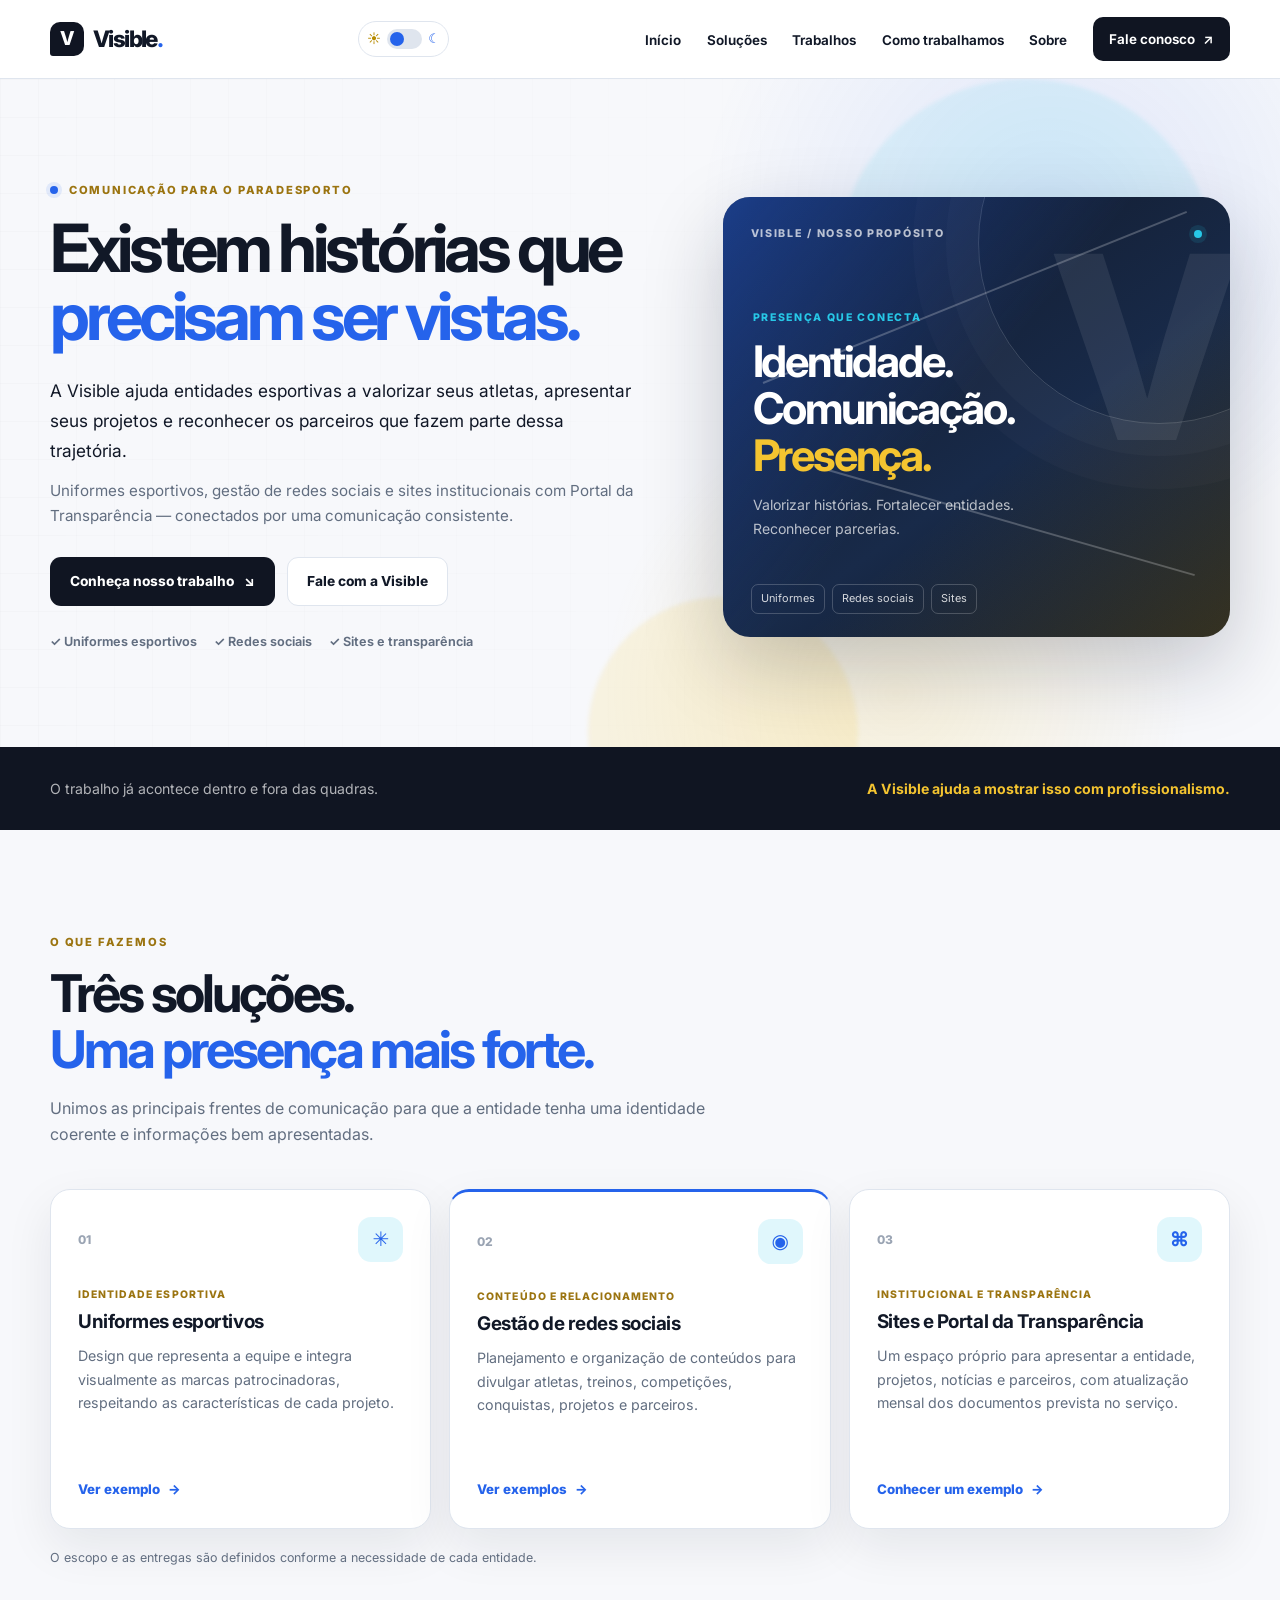
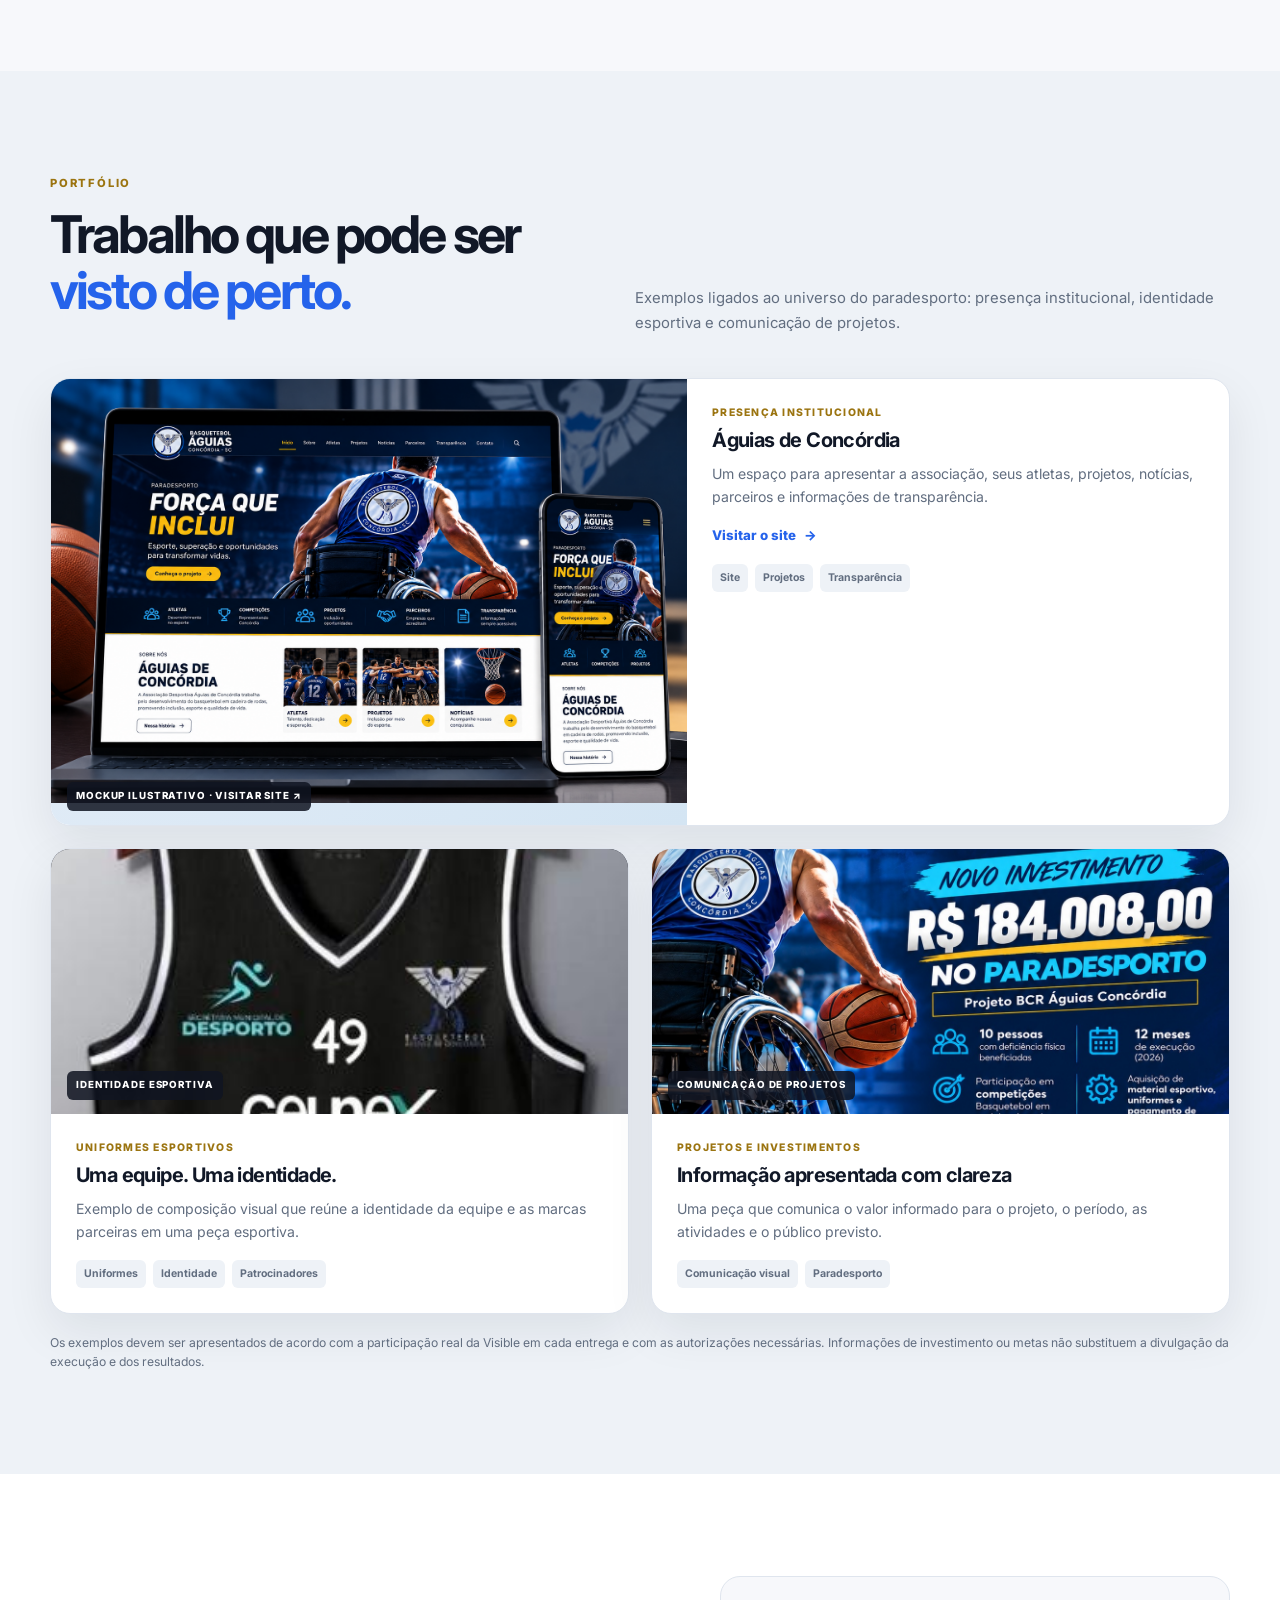
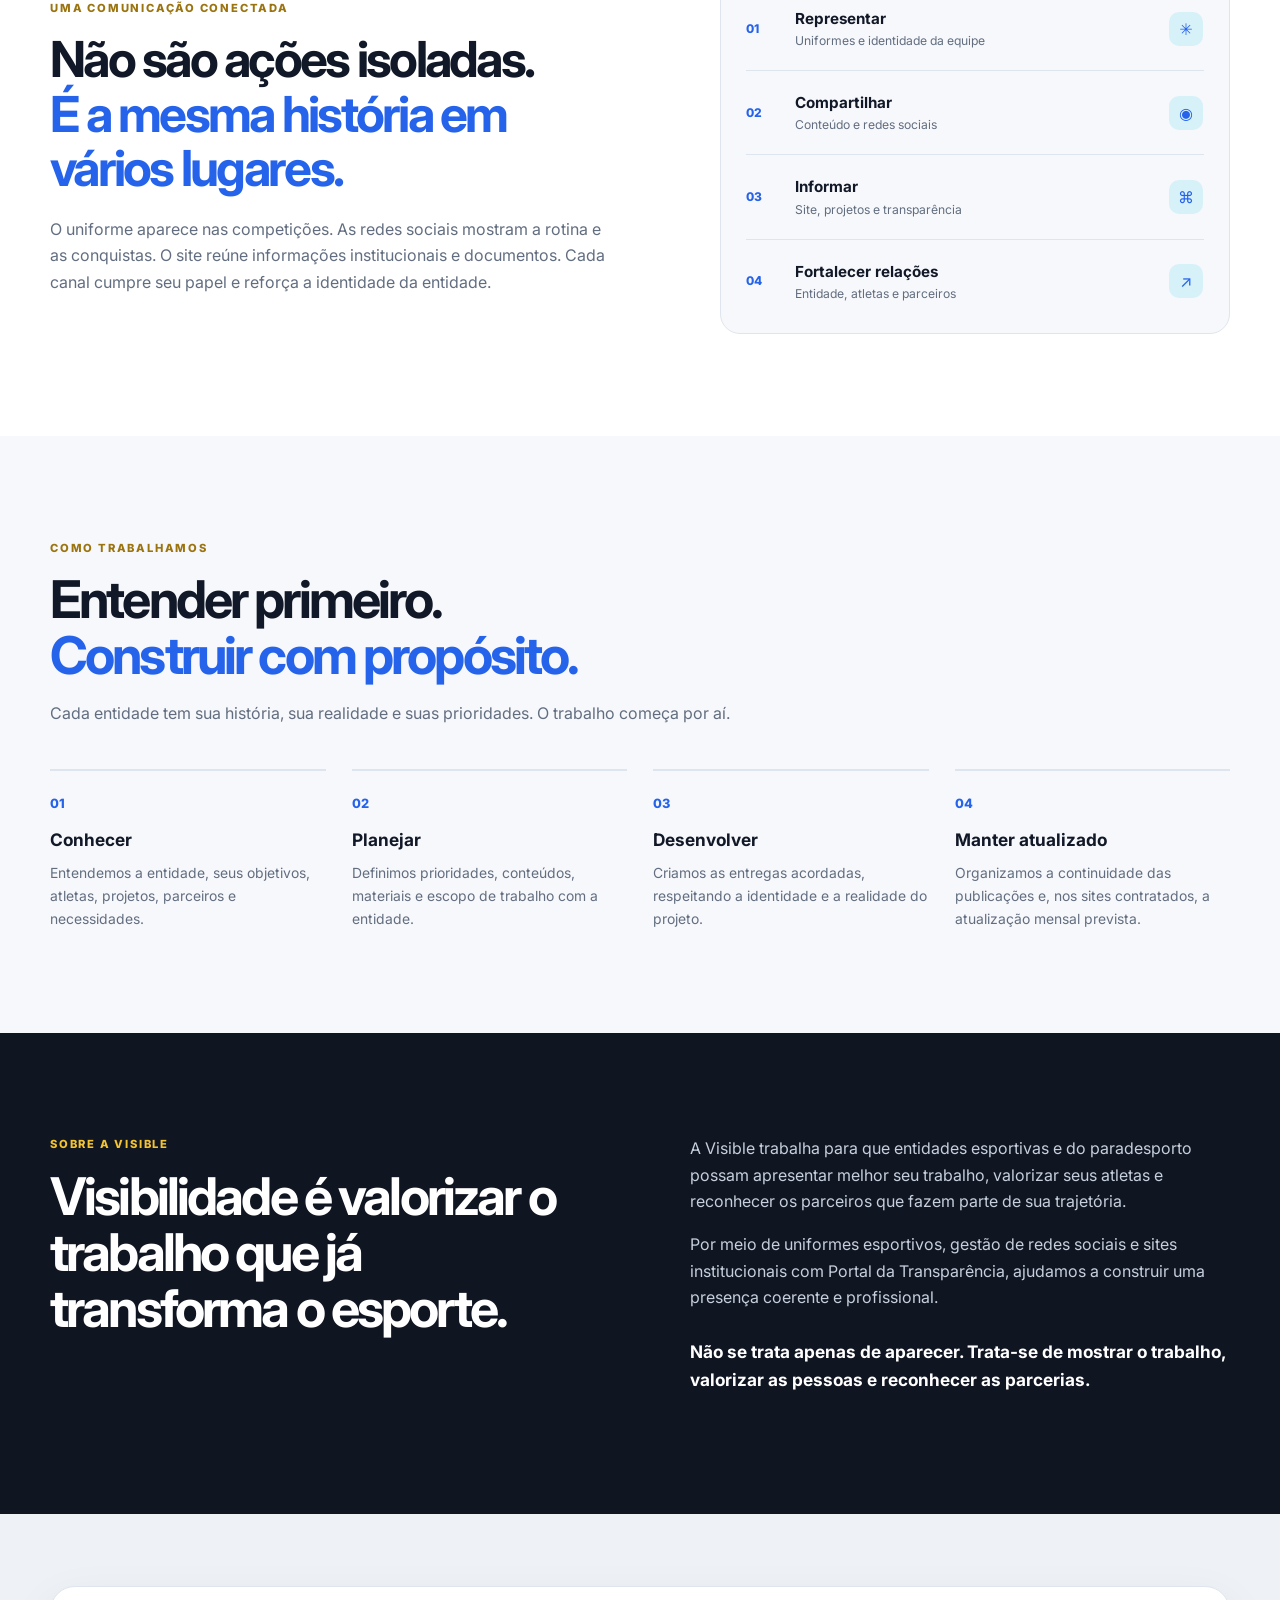
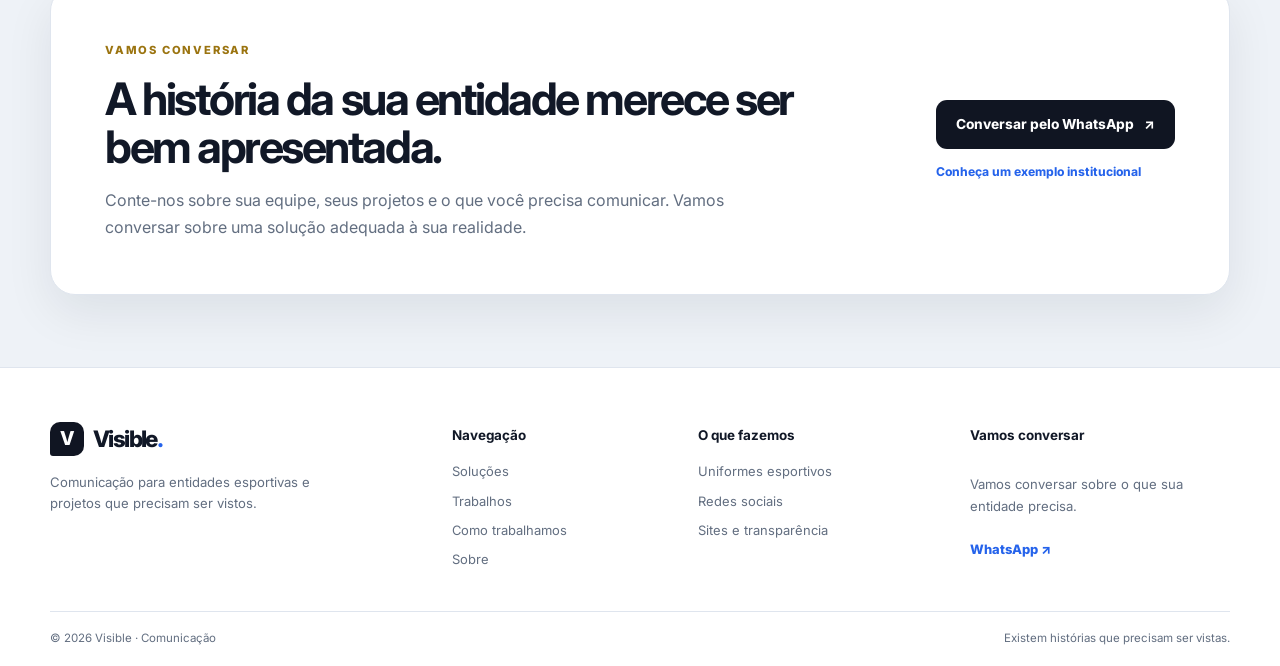
==== commit 4cde575d: "Update site Visible" ====
--- a/index.html
+++ b/index.html
@@ -4,471 +4,241 @@
 <head>
   <meta charset="UTF-8">
   <meta name="viewport" content="width=device-width, initial-scale=1.0">
-
-  <title>Visible | Comunicação Digital que dá visibilidade</title>
+  <meta name="theme-color" content="#101522">
+  <meta name="description" content="A Visible fortalece a presença de entidades esportivas e do paradesporto com uniformes esportivos, gestão de redes sociais e sites institucionais com Portal da Transparência.">
+  <meta name="author" content="Visible">
+  <title>Visible | Histórias que precisam ser vistas</title>
   <link rel="icon" type="image/png" href="assets/favicon_logo.png">
-  <meta name="description" content="A Visible cria presença digital para associações, atletas e projetos que precisam ser vistos. Social Media, conteúdo, sites e comunicação digital.">
-  <meta name="author" content="Visible">
-
   <link rel="preconnect" href="https://fonts.googleapis.com">
   <link rel="preconnect" href="https://fonts.gstatic.com" crossorigin>
   <link href="https://fonts.googleapis.com/css2?family=Inter:wght@400;500;600;700;800&display=swap" rel="stylesheet">
-
-  <link rel="stylesheet" href="style.css">
+  <link rel="stylesheet" href="css/style.css">
 </head>
 
 <body>
-
+  <a class="skip-link" href="#conteudo">Pular para o conteúdo</a>
   <header class="topo">
     <div class="container topo-inner">
-
-      <a class="marca" href="#inicio" aria-label="Visible - início">
-        <img src="assets/VisiBle.png" alt="Visible">
-      </a>
-
+      <a class="marca" href="#inicio" aria-label="Visible, início"><span class="brand-mark">V</span><span>Visible<span class="brand-period">.</span></span></a>
       <button class="theme-toggle" id="theme-toggle" type="button" aria-label="Ativar modo escuro" aria-pressed="false" title="Alternar tema">
-        <span class="theme-icon" aria-hidden="true">☀</span>
-        <span class="theme-track" aria-hidden="true"><span class="theme-thumb"></span></span>
-        <span class="theme-icon theme-moon" aria-hidden="true">☾</span>
+        <span class="theme-icon theme-sun" aria-hidden="true">☀</span><span class="theme-track" aria-hidden="true"><span class="theme-thumb"></span></span><span class="theme-icon theme-moon" aria-hidden="true">☾</span>
       </button>
-
-      <button class="hamburger" id="hamburger" type="button" aria-label="Abrir menu" aria-expanded="false" aria-controls="menu">
-        <span></span>
-        <span></span>
-        <span></span>
-      </button>
-
+      <button class="hamburger" id="hamburger" type="button" aria-label="Abrir menu" aria-expanded="false" aria-controls="menu"><span></span><span></span><span></span></button>
       <nav class="menu" id="menu" aria-label="Menu principal">
         <ul>
           <li><a href="#inicio">Início</a></li>
-          <li><a href="#problema">Propósito</a></li>
-          <li><a href="#servicos">Serviços</a></li>
-          <li><a href="#projetos">Projetos</a></li>
+          <li><a href="#solucoes">Soluções</a></li>
+          <li><a href="#projetos">Trabalhos</a></li>
           <li><a href="#processo">Como trabalhamos</a></li>
           <li><a href="#sobre">Sobre</a></li>
-          <li><a class="menu-cta" href="#contato">Fale conosco</a></li>
+          <li><a class="menu-cta" href="#contato">Fale conosco <span aria-hidden="true">↗</span></a></li>
         </ul>
       </nav>
-
     </div>
   </header>
 
-  <main>
-
-    <!-- HERO -->
+  <main id="conteudo">
     <section class="hero hero-visible" id="inicio" aria-labelledby="hero-title">
+      <div class="hero-glow glow-one" aria-hidden="true"></div>
+      <div class="hero-glow glow-two" aria-hidden="true"></div>
       <div class="container hero-grid">
         <div class="hero-copy">
-          <p class="eyebrow">VISIBLE · COMUNICAÇÃO DIGITAL</p>
-          <h1 id="hero-title">
-            Existem histórias que
-            <span>precisam ser vistas.</span>
-          </h1>
-          <p class="hero-text">
-            A VISIBLE transforma histórias, projetos e pessoas em presença digital.
-            Criamos comunicação para organizações que fazem a diferença, mas ainda
-            precisam ocupar seu espaço no digital.
-          </p>
-          <div class="hero-actions">
-            <a class="btn btn-primary" href="#projetos">Conheça nossos projetos</a>
-            <a class="btn btn-secondary" href="#contato">Quero dar visibilidade</a>
-          </div>
-          <div class="hero-points" aria-label="Áreas de atuação">
-            <span>✓ Redes sociais</span>
-            <span>✓ Sites e portais</span>
-            <span>✓ Conteúdo digital</span>
-          </div>
-        </div>
-
-        <div class="visibility-card" aria-label="Conceito da VISIBLE">
-          <div class="visibility-mark">V</div>
+          <p class="eyebrow"><span class="eyebrow-dot"></span> COMUNICAÇÃO PARA O PARADESPORTO</p>
+          <h1 id="hero-title">Existem histórias que <span>precisam ser vistas.</span></h1>
+          <p class="hero-text">A Visible ajuda entidades esportivas a valorizar seus atletas, apresentar seus projetos e reconhecer os parceiros que fazem parte dessa trajetória.</p>
+          <p class="hero-detail">Uniformes esportivos, gestão de redes sociais e sites institucionais com Portal da Transparência — conectados por uma comunicação consistente.</p>
+          <div class="hero-actions"><a class="btn btn-primary" href="#projetos">Conheça nosso trabalho <span aria-hidden="true">↘</span></a><a class="btn btn-secondary" href="#contato">Fale com a Visible</a></div>
+          <div class="hero-points"><span>✓ Uniformes esportivos</span><span>✓ Redes sociais</span><span>✓ Sites e transparência</span></div>
+        </div>
+        <div class="visibility-card" aria-label="As três frentes de trabalho da Visible">
+          <div class="visual-topline"><span>VISIBLE / NOSSO PROPÓSITO</span><span class="live-dot"></span></div>
+          <div class="visibility-mark" aria-hidden="true">V</div>
           <div class="visibility-line line-one"></div>
           <div class="visibility-line line-two"></div>
-          <div class="visibility-content">
-            <strong>VISIBLE</strong>
-            <span>Mais alcance.<br>Mais conexão.<br><b>Mais visibilidade.</b></span>
-          </div>
-        </div>
-      </div>
-    </section>
-
-    <!-- PROBLEMA -->
-    <section class="section problem-section" id="problema" aria-labelledby="problem-title">
-      <div class="container problem-grid">
-        <div class="section-heading">
-          <p class="eyebrow">O PROBLEMA</p>
-          <h2 id="problem-title">Muitas histórias ainda permanecem invisíveis.</h2>
-        </div>
-        <div class="problem-copy">
-          <p>
-            Existem associações, atletas, projetos sociais e organizações fazendo
-            um trabalho enorme todos os dias — mas que ainda têm pouca presença,
-            pouco alcance e pouca comunicação no ambiente digital.
-          </p>
-          <p>
-            O trabalho existe. As conquistas existem. As pessoas existem.
-            <strong>O que falta, muitas vezes, é fazer tudo isso ser visto.</strong>
-          </p>
-        </div>
-      </div>
-    </section>
-
-    <!-- DA INVISIBILIDADE À PRESENÇA -->
-    <section class="section visibility-flow-section" aria-labelledby="flow-title">
+          <div class="visibility-content"><span class="mini-label">PRESENÇA QUE CONECTA</span>
+            <h2>Identidade.<br>Comunicação.<br><strong>Presença.</strong></h2>
+            <p>Valorizar histórias. Fortalecer entidades. Reconhecer parcerias.</p>
+          </div>
+          <div class="visual-tags"><span>Uniformes</span><span>Redes sociais</span><span>Sites</span></div>
+        </div>
+      </div>
+    </section>
+
+    <section class="intro-strip">
+      <div class="container intro-strip-inner">
+        <p>O trabalho já acontece dentro e fora das quadras.</p>
+        <p><strong>A Visible ajuda a mostrar isso com profissionalismo.</strong></p>
+      </div>
+    </section>
+
+    <section class="section solutions-section" id="solucoes">
       <div class="container">
-        <div class="section-heading center-heading">
-          <p class="eyebrow">DA INVISIBILIDADE À PRESENÇA</p>
-          <h2 id="flow-title">Nós ajudamos a transformar presença em conexão.</h2>
-          <p>Organizamos a comunicação para que uma boa história não fique escondida.</p>
-        </div>
-
-        <div class="visibility-flow" aria-label="Etapas para gerar visibilidade">
-          <div class="flow-item"><span>01</span><strong>História</strong></div>
-          <div class="flow-arrow" aria-hidden="true">→</div>
-          <div class="flow-item"><span>02</span><strong>Conteúdo</strong></div>
-          <div class="flow-arrow" aria-hidden="true">→</div>
-          <div class="flow-item"><span>03</span><strong>Presença</strong></div>
-          <div class="flow-arrow" aria-hidden="true">→</div>
-          <div class="flow-item"><span>04</span><strong>Visibilidade</strong></div>
-          <div class="flow-arrow" aria-hidden="true">→</div>
-          <div class="flow-item flow-highlight"><span>05</span><strong>Conexão</strong></div>
-        </div>
-      </div>
-    </section>
-
-    <!-- PROPÓSITO -->
-    <section class="purpose">
-      <div class="container purpose-grid">
-        <div>
-          <p class="eyebrow">NOSSO PROPÓSITO</p>
-          <h2>O que não é visto, muitas vezes é esquecido.</h2>
-        </div>
-
-        <div class="purpose-text">
-          <p>
-            Existem associações que fazem um trabalho enorme, atletas que
-            superam desafios todos os dias e projetos que transformam vidas,
-            mas que ainda têm pouca presença no digital.
-          </p>
-
-          <p>
-            A Visible nasceu para ajudar essas histórias a ocupar seu espaço:
-            nas redes sociais, na internet e na comunidade.
-          </p>
-        </div>
-      </div>
-    </section>
-
-    <!-- SERVIÇOS -->
-    <section class="section" id="servicos">
-      <div class="container">
-
         <div class="section-heading">
           <p class="eyebrow">O QUE FAZEMOS</p>
-          <h2>Comunicação digital com propósito.</h2>
-          <p>
-            Criamos uma presença digital consistente para que sua organização
-            seja encontrada, reconhecida e lembrada.
-          </p>
-        </div>
-
+          <h2>Três soluções.<br><span>Uma presença mais forte.</span></h2>
+          <p>Unimos as principais frentes de comunicação para que a entidade tenha uma identidade coerente e informações bem apresentadas.</p>
+        </div>
         <div class="cards">
-
           <article class="card">
-            <span class="card-number">01</span>
-            <div class="card-icon">◉</div>
-            <h3>Social Media</h3>
-            <p>
-              Planejamento e organização de conteúdos para redes sociais,
-              fortalecendo a presença e a comunicação da organização.
-            </p>
-          </article>
-
+            <div class="card-top"><span class="card-number">01</span><span class="card-icon" aria-hidden="true">✳</span></div>
+            <p class="card-label">IDENTIDADE ESPORTIVA</p>
+            <h3>Uniformes esportivos</h3>
+            <p>Design que representa a equipe e integra visualmente as marcas patrocinadoras, respeitando as características de cada projeto.</p><a class="text-link" href="#projetos">Ver exemplo <span aria-hidden="true">→</span></a>
+          </article>
+          <article class="card card-featured">
+            <div class="card-top"><span class="card-number">02</span><span class="card-icon" aria-hidden="true">◉</span></div>
+            <p class="card-label">CONTEÚDO E RELACIONAMENTO</p>
+            <h3>Gestão de redes sociais</h3>
+            <p>Planejamento e organização de conteúdos para divulgar atletas, treinos, competições, conquistas, projetos e parceiros.</p><a class="text-link" href="#projetos">Ver exemplos <span aria-hidden="true">→</span></a>
+          </article>
           <article class="card">
-            <span class="card-number">02</span>
-            <div class="card-icon">&lt;/&gt;</div>
-            <h3>Sites institucionais</h3>
-            <p>
-              Sites profissionais, responsivos e acessíveis para apresentar
-              a associação, atletas, projetos, notícias e parceiros.
-            </p>
-          </article>
-
-          <article class="card">
-            <span class="card-number">03</span>
-            <div class="card-icon">✦</div>
-            <h3>Conteúdo digital</h3>
-            <p>
-              Organização de histórias, notícias, resultados, eventos,
-              projetos e informações que merecem chegar ao público.
-            </p>
-          </article>
-
-          <article class="card">
-            <span class="card-number">04</span>
-            <div class="card-icon">↗</div>
-            <h3>Presença digital</h3>
-            <p>
-              Integração entre site, redes sociais, Google, documentos e
-              outros canais para construir uma presença mais completa.
-            </p>
-          </article>
-
-        </div>
-      </div>
-    </section>
-
-    <!-- PROJETOS -->
-    <section class="section section-alt" id="projetos">
+            <div class="card-top"><span class="card-number">03</span><span class="card-icon" aria-hidden="true">⌘</span></div>
+            <p class="card-label">INSTITUCIONAL E TRANSPARÊNCIA</p>
+            <h3>Sites e Portal da Transparência</h3>
+            <p>Um espaço próprio para apresentar a entidade, projetos, notícias e parceiros, com atualização mensal dos documentos prevista no serviço.</p><a class="text-link" href="https://aguiasdeconcordia.org" target="_blank" rel="noopener noreferrer">Conhecer um exemplo <span aria-hidden="true">→</span></a>
+          </article>
+        </div>
+        <p class="section-note">O escopo e as entregas são definidos conforme a necessidade de cada entidade.</p>
+      </div>
+    </section>
+
+    <section class="section section-alt portfolio-section" id="projetos">
       <div class="container">
-
-        <div class="section-heading">
-          <p class="eyebrow">CASES</p>
-          <h2>Projetos que colocam histórias em evidência.</h2>
-          <p>
-            Nosso trabalho começa entendendo a história e termina criando
-            uma estrutura digital para ela ser encontrada.
-          </p>
-        </div>
-
+        <div class="section-heading portfolio-heading">
+          <div>
+            <p class="eyebrow">PORTFÓLIO</p>
+            <h2>Trabalho que pode ser <span>visto de perto.</span></h2>
+          </div>
+          <p>Exemplos ligados ao universo do paradesporto: presença institucional, identidade esportiva e comunicação de projetos.</p>
+        </div>
         <div class="projects">
-
+          <article class="project project-site"><a class="site-preview site-preview-image" href="https://aguiasdeconcordia.org" target="_blank" rel="noopener noreferrer" aria-label="Visitar o site dos Águias de Concórdia"><img src="assets/site-aguias-mockup.png" alt="Imagem ilustrativa do site dos Águias de Concórdia em computador e celular" loading="lazy"><span class="image-caption">MOCKUP ILUSTRATIVO · VISITAR SITE ↗</span></a>
+            <div class="project-body">
+              <p class="project-type">PRESENÇA INSTITUCIONAL</p>
+              <h3>Águias de Concórdia</h3>
+              <p>Um espaço para apresentar a associação, seus atletas, projetos, notícias, parceiros e informações de transparência.</p><a class="project-link" href="https://aguiasdeconcordia.org" target="_blank" rel="noopener noreferrer">Visitar o site <span aria-hidden="true">→</span></a>
+              <div class="tags"><span>Site</span><span>Projetos</span><span>Transparência</span></div>
+            </div>
+          </article>
           <article class="project">
-            <div class="project-image project-image-one">
-              <span>ÁGUIAS<br>DE CONCÓRDIA</span>
+            <div class="project-image uniform-image"><img src="assets/uniforme-aguias.jpg" alt="Exemplo de uniforme esportivo com identidade da equipe e marcas patrocinadoras" loading="lazy"><span class="image-caption">IDENTIDADE ESPORTIVA</span></div>
+            <div class="project-body">
+              <p class="project-type">UNIFORMES ESPORTIVOS</p>
+              <h3>Uma equipe. Uma identidade.</h3>
+              <p>Exemplo de composição visual que reúne a identidade da equipe e as marcas parceiras em uma peça esportiva.</p>
+              <div class="tags"><span>Uniformes</span><span>Identidade</span><span>Patrocinadores</span></div>
             </div>
-
+          </article>
+          <article class="project">
+            <div class="project-image funding-image"><img src="assets/projeto-aguias.jpg" alt="Arte de comunicação do projeto BCR Águias Concórdia" loading="lazy"><span class="image-caption">COMUNICAÇÃO DE PROJETOS</span></div>
             <div class="project-body">
-              <span class="project-type">PARADESPORTO</span>
-              <h3>Presença digital para uma associação</h3>
-              <p>
-                Site institucional com atletas, notícias, projetos,
-                parceiros e portal de transparência.
-              </p>
-
-              <a class="project-link" href="https://rafaeldataanalytics.github.io/aguias-concordia/" target="_blank" rel="noopener noreferrer">
-                Visitar Águias<span aria-hidden="true">→</span>
-              </a>
-              <div class="tags">
-                <span>Site</span>
-                <span>Social</span>
-                <span>Transparência</span>
-              </div>
+              <p class="project-type">PROJETOS E INVESTIMENTOS</p>
+              <h3>Informação apresentada com clareza</h3>
+              <p>Uma peça que comunica o valor informado para o projeto, o período, as atividades e o público previsto.</p>
+              <div class="tags"><span>Comunicação visual</span><span>Paradesporto</span></div>
             </div>
           </article>
-
-          <article class="project">
-            <div class="project-image project-image-two">
-              <span>PROJETOS<br>SOCIAIS</span>
-            </div>
-
-            <div class="project-body">
-              <span class="project-type">COMUNICAÇÃO</span>
-              <h3>Informação que aproxima</h3>
-              <p>
-                Organização de conteúdos e informações para tornar projetos
-                mais fáceis de conhecer e acompanhar.
-              </p>
-
-              <a class="project-link" href="https://rafaeldataanalytics.github.io/aguias-concordia/noticias.html" target="_blank" rel="noopener noreferrer">
-                Conheça<span aria-hidden="true">→</span> </a>
-
-
-              <div class="tags">
-                <span>Conteúdo</span>
-                <span>Web</span>
-                <span>Digital</span>
-              </div>
-            </div>
-          </article>
-
-          <article class="project">
-            <div class="project-image project-image-three">
-              <span>VISIBLE<br>WEB</span>
-            </div>
-
-            <div class="project-body">
-              <span class="project-type">DESENVOLVIMENTO WEB</span>
-              <h3>Páginas que representam a organização</h3>
-              <p>
-                Desenvolvimento de páginas modernas, responsivas e
-                preparadas para crescer junto com o projeto.
-              </p>
-
-              <a class="project-link" href="https://rafaeldataanalytics.github.io/prosperare-site/" target="_blank" rel="noopener noreferrer">
-                Visitar Páginas Web <span aria-hidden="true">→</span>
-              </a>
-
-              <div class="tags">
-                <span>HTML</span>
-                <span>CSS</span>
-                <span>JavaScript</span>
-              </div>
-            </div>
-          </article>
-
-        </div>
-      </div>
-    </section>
-
-    <!-- PROCESSO -->
-    <section class="section" id="processo">
+        </div>
+        <p class="portfolio-disclaimer">Os exemplos devem ser apresentados de acordo com a participação real da Visible em cada entrega e com as autorizações necessárias. Informações de investimento ou metas não substituem a divulgação da execução e dos resultados.</p>
+      </div>
+    </section>
+
+    <section class="section connection-section">
+      <div class="container connection-grid">
+        <div class="connection-copy">
+          <p class="eyebrow">UMA COMUNICAÇÃO CONECTADA</p>
+          <h2>Não são ações isoladas.<br><span>É a mesma história em vários lugares.</span></h2>
+          <p>O uniforme aparece nas competições. As redes sociais mostram a rotina e as conquistas. O site reúne informações institucionais e documentos. Cada canal cumpre seu papel e reforça a identidade da entidade.</p>
+        </div>
+        <div class="connection-steps">
+          <div class="connection-step"><span class="step-number">01</span>
+            <div><b>Representar</b><small>Uniformes e identidade da equipe</small></div><span class="step-symbol">✳</span>
+          </div>
+          <div class="connection-step"><span class="step-number">02</span>
+            <div><b>Compartilhar</b><small>Conteúdo e redes sociais</small></div><span class="step-symbol">◉</span>
+          </div>
+          <div class="connection-step"><span class="step-number">03</span>
+            <div><b>Informar</b><small>Site, projetos e transparência</small></div><span class="step-symbol">⌘</span>
+          </div>
+          <div class="connection-step connection-step-last"><span class="step-number">04</span>
+            <div><b>Fortalecer relações</b><small>Entidade, atletas e parceiros</small></div><span class="step-symbol">↗</span>
+          </div>
+        </div>
+      </div>
+    </section>
+
+    <section class="section process-section" id="processo">
       <div class="container">
-
         <div class="section-heading">
           <p class="eyebrow">COMO TRABALHAMOS</p>
-          <h2>Da história à presença digital.</h2>
-        </div>
-
+          <h2>Entender primeiro.<br><span>Construir com propósito.</span></h2>
+          <p>Cada entidade tem sua história, sua realidade e suas prioridades. O trabalho começa por aí.</p>
+        </div>
         <div class="steps">
-
-          <article class="step">
-            <span>01</span>
+          <article class="step"><span>01</span>
             <h3>Conhecer</h3>
-            <p>
-              Entendemos a associação, seus objetivos, público, atletas,
-              projetos e necessidades.
-            </p>
-          </article>
-
-          <article class="step">
-            <span>02</span>
-            <h3>Organizar</h3>
-            <p>
-              Estruturamos informações, imagens, notícias, documentos e
-              canais de comunicação.
-            </p>
-          </article>
-
-          <article class="step">
-            <span>03</span>
-            <h3>Criar</h3>
-            <p>
-              Desenvolvemos identidade, conteúdo, páginas e experiências
-              digitais adequadas ao projeto.
-            </p>
-          </article>
-
-          <article class="step">
-            <span>04</span>
-            <h3>Dar visibilidade</h3>
-            <p>
-              Publicamos, conectamos os canais e ajudamos a organização
-              a chegar a mais pessoas.
-            </p>
-          </article>
-
-        </div>
-      </div>
-    </section>
-
-    <!-- SOBRE -->
+            <p>Entendemos a entidade, seus objetivos, atletas, projetos, parceiros e necessidades.</p>
+          </article>
+          <article class="step"><span>02</span>
+            <h3>Planejar</h3>
+            <p>Definimos prioridades, conteúdos, materiais e escopo de trabalho com a entidade.</p>
+          </article>
+          <article class="step"><span>03</span>
+            <h3>Desenvolver</h3>
+            <p>Criamos as entregas acordadas, respeitando a identidade e a realidade do projeto.</p>
+          </article>
+          <article class="step"><span>04</span>
+            <h3>Manter atualizado</h3>
+            <p>Organizamos a continuidade das publicações e, nos sites contratados, a atualização mensal prevista.</p>
+          </article>
+        </div>
+      </div>
+    </section>
+
     <section class="section section-dark" id="sobre">
       <div class="container about-grid">
-
         <div>
           <p class="eyebrow">SOBRE A VISIBLE</p>
-          <h2>Não criamos apenas páginas. Criamos espaços para histórias serem vistas.</h2>
-        </div>
-
+          <h2>Visibilidade é valorizar o trabalho que já transforma o esporte.</h2>
+        </div>
         <div class="about-text">
-          <p>
-            A Visible trabalha com comunicação digital para organizações que
-            precisam fortalecer sua presença e mostrar ao mundo o impacto do
-            trabalho que realizam.
-          </p>
-
-          <p>
-            Nosso olhar une comunicação, desenvolvimento web, organização
-            de informações e tecnologia para criar soluções simples,
-            profissionais e acessíveis.
-          </p>
-
-          <p class="about-highlight">
-            <strong>Porque visibilidade também é oportunidade.</strong>
-          </p>
-        </div>
-
-      </div>
-    </section>
-
-    <!-- CONTATO -->
-    <section class="section contact" id="contato">
+          <p>A Visible trabalha para que entidades esportivas e do paradesporto possam apresentar melhor seu trabalho, valorizar seus atletas e reconhecer os parceiros que fazem parte de sua trajetória.</p>
+          <p>Por meio de uniformes esportivos, gestão de redes sociais e sites institucionais com Portal da Transparência, ajudamos a construir uma presença coerente e profissional.</p>
+          <p class="about-highlight"><strong>Não se trata apenas de aparecer. Trata-se de mostrar o trabalho, valorizar as pessoas e reconhecer as parcerias.</strong></p>
+        </div>
+      </div>
+    </section>
+
+    <section class="section contact-section" id="contato">
       <div class="container contact-box">
-
         <div>
-          <p class="eyebrow">FAÇA SUA HISTÓRIA SER VISTA</p>
-          <h2>Sua associação merece ocupar seu espaço no digital.</h2>
-          <p>
-            Conte-nos sobre sua organização, seu projeto ou sua ideia.
-            Vamos construir uma presença digital que represente o que vocês fazem.
-          </p>
-        </div>
-
-        <div class="contact-actions">
-          <a class="btn btn-primary" href="mailto:rfsrafaelsilva@icloud.com">
-            Enviar e-mail
-          </a>
-
-          <a class="btn btn-secondary" href="https://wa.me/5554996772904" target="_blank" rel="noopener noreferrer">
-            WhatsApp
-          </a>
-        </div>
-
-      </div>
-    </section>
-
+          <p class="eyebrow">VAMOS CONVERSAR</p>
+          <h2>A história da sua entidade merece ser bem apresentada.</h2>
+          <p>Conte-nos sobre sua equipe, seus projetos e o que você precisa comunicar. Vamos conversar sobre uma solução adequada à sua realidade.</p>
+        </div>
+        <div class="contact-actions"><a class="btn btn-primary" href="https://wa.me/5554996772904" target="_blank" rel="noopener noreferrer">Conversar pelo WhatsApp <span aria-hidden="true">↗</span></a><a class="contact-secondary" href="https://aguiasdeconcordia.org" target="_blank" rel="noopener noreferrer">Conheça um exemplo institucional</a></div>
+      </div>
+    </section>
   </main>
 
   <footer class="rodape">
     <div class="container footer-main">
-
-      <div class="footer-brand">
-        <a class="footer-logo" href="#inicio" aria-label="VISIBLE - início">
-          <img src="assets/Visible_Black.png" alt="VISIBLE">
-        </a>
-        <p>
-          Comunicação digital para organizações, projetos e pessoas
-          que precisam ser vistas.
-        </p>
-        <a class="footer-highlight" href="https://wa.me/5554996772904">
-          Vamos dar visibilidade ao seu projeto →
-
-        </a>
-      </div>
-
+      <div class="footer-brand"><a class="marca" href="#inicio" aria-label="Visible, voltar ao início"><span class="brand-mark">V</span><span>Visible<span class="brand-period">.</span></span></a>
+        <p>Comunicação para entidades esportivas e projetos que precisam ser vistos.</p>
+      </div>
       <div class="footer-column">
-        <h3>Navegação</h3>
-        <a href="#inicio">Início</a>
-        <a href="#problema">Propósito</a>
-        <a href="#servicos">Soluções</a>
-        <a href="#projetos">Projetos</a>
-        <a href="#processo">Como trabalhamos</a>
-        <a href="#sobre">Sobre</a>
-      </div>
-
+        <h2>Navegação</h2><a href="#solucoes">Soluções</a><a href="#projetos">Trabalhos</a><a href="#processo">Como trabalhamos</a><a href="#sobre">Sobre</a>
+      </div>
       <div class="footer-column">
-        <h3>Soluções</h3>
-        <a href="#servicos">Redes sociais</a>
-        <a href="#servicos">Sites e portais</a>
-        <a href="#servicos">Conteúdo digital</a>
-        <a href="#servicos">Presença digital</a>
-      </div>
-
-      <div class="footer-column footer-contact">
-        <h3>Vamos conversar</h3>
-        <p>Tem uma história, projeto ou organização que merece mais visibilidade?</p>
-        <a class="footer-contact-link" href="#contato">Fale conosco</a>
-      </div>
-
+        <h2>O que fazemos</h2><a href="#solucoes">Uniformes esportivos</a><a href="#solucoes">Redes sociais</a><a href="#solucoes">Sites e transparência</a>
+      </div>
+      <div class="footer-column">
+        <h2>Vamos conversar</h2>
+        <p>Vamos conversar sobre o que sua entidade precisa.</p><a class="footer-contact-link" href="https://wa.me/5554996772904" target="_blank" rel="noopener noreferrer">WhatsApp ↗</a>
+      </div>
     </div>
-
-    <div class="container footer-bottom">
-      <p>© 2026 VISIBLE · Comunicação Digital</p>
-      <p>Existem histórias que precisam ser vistas.</p>
-    </div>
+    <div class="container footer-bottom"><span>© 2026 Visible · Comunicação</span><span>Existem histórias que precisam ser vistas.</span></div>
   </footer>
-
   <script src="script.js" defer></script>
 </body>
 
--- a/css/style.css
+++ b/css/style.css
@@ -0,0 +1,116 @@
+:root {
+  --bg: #f7f8fb; --surface: #fff; --surface-2: #eef2f7; --text: #111827;
+  --muted: #626e80; --border: #dfe5ee; --dark: #101522; --dark-2: #182235;
+  --blue: #2563eb; --cyan: #27c8e7; --yellow: #f4c430; --radius: 20px;
+  --shadow: 0 18px 48px rgba(16, 24, 40, .08); --max: 1180px;
+}
+* { box-sizing: border-box; }
+html { scroll-behavior: smooth; scroll-padding-top: 92px; }
+body { margin: 0; font-family: Inter, system-ui, -apple-system, BlinkMacSystemFont, "Segoe UI", sans-serif; background: var(--bg); color: var(--text); line-height: 1.65; -webkit-font-smoothing: antialiased; }
+body.menu-open { overflow: hidden; }
+a { color: inherit; text-decoration: none; }
+img { display: block; max-width: 100%; }
+button { font: inherit; }
+::selection { background: rgba(39, 200, 231, .3); }
+.container { width: min(var(--max), calc(100% - 44px)); margin-inline: auto; }
+.skip-link { position: absolute; top: -70px; left: 12px; z-index: 2000; padding: 10px 14px; border-radius: 8px; background: var(--yellow); color: #111827; font-weight: 700; }
+.skip-link:focus { top: 12px; }
+:focus-visible { outline: 3px solid var(--cyan); outline-offset: 4px; }
+
+/* Cabeçalho */
+.topo { position: sticky; top: 0; z-index: 1000; background: color-mix(in srgb, var(--surface) 92%, transparent); backdrop-filter: blur(16px); border-bottom: 1px solid var(--border); }
+.topo-inner { min-height: 78px; display: flex; align-items: center; justify-content: space-between; gap: 24px; }
+.marca { display: inline-flex; align-items: center; gap: 9px; font-size: 1.42rem; font-weight: 800; letter-spacing: -.07em; white-space: nowrap; }
+.brand-mark { display: grid; place-items: center; width: 34px; height: 34px; color: #fff; background: var(--dark); border-radius: 10px 10px 10px 3px; font-size: 1.2rem; font-weight: 800; letter-spacing: -.08em; }
+.brand-period { color: var(--blue); }
+.menu ul { display: flex; align-items: center; gap: clamp(15px, 2vw, 27px); list-style: none; margin: 0; padding: 0; }
+.menu a { font-size: .84rem; font-weight: 650; color: var(--text); transition: color .2s ease; }
+.menu a:hover { color: var(--blue); }
+.menu .menu-cta { display: inline-flex; align-items: center; gap: 8px; padding: 11px 16px; border-radius: 10px; background: var(--dark); color: #fff; }
+.menu .menu-cta:hover { background: var(--blue); color: #fff; }
+.theme-toggle { display: inline-flex; align-items: center; gap: 6px; padding: 7px 8px; border: 1px solid var(--border); border-radius: 999px; background: var(--surface); color: var(--text); cursor: pointer; }
+.theme-icon { font-size: .82rem; line-height: 1; }
+.theme-sun { color: #b78b00; }.theme-moon { color: var(--blue); }
+.theme-track { position: relative; width: 35px; height: 20px; border-radius: 99px; background: var(--border); }
+.theme-thumb { position: absolute; top: 3px; left: 3px; width: 14px; height: 14px; border-radius: 50%; background: var(--blue); transition: transform .25s ease; }
+html[data-theme="dark"] .theme-thumb { transform: translateX(15px); }
+.hamburger { display: none; flex-direction: column; gap: 5px; padding: 8px; border: 1px solid var(--border); border-radius: 10px; background: var(--surface); cursor: pointer; }
+.hamburger span { width: 23px; height: 2px; border-radius: 2px; background: var(--text); transition: transform .2s ease, opacity .2s ease; }
+.hamburger.active span:nth-child(1) { transform: translateY(7px) rotate(45deg); }.hamburger.active span:nth-child(2) { opacity: 0; }.hamburger.active span:nth-child(3) { transform: translateY(-7px) rotate(-45deg); }
+
+/* Início */
+.hero-visible { position: relative; isolation: isolate; overflow: hidden; padding: clamp(72px, 8vw, 112px) 0 95px; background: radial-gradient(circle at 82% 22%, rgba(37,99,235,.12), transparent 30%), radial-gradient(circle at 70% 92%, rgba(244,196,48,.15), transparent 27%), var(--bg); }
+.hero-visible::before { content: ""; position: absolute; z-index: -1; inset: 0; opacity: .45; background-image: linear-gradient(rgba(17,24,39,.035) 1px, transparent 1px), linear-gradient(90deg, rgba(17,24,39,.035) 1px, transparent 1px); background-size: 38px 38px; mask-image: linear-gradient(90deg, #000, transparent 90%); }
+.hero-glow { position: absolute; z-index: -1; border-radius: 50%; pointer-events: none; filter: blur(2px); }.glow-one { width: 380px; height: 380px; top: 0; right: 5%; background: rgba(39,200,231,.1); }.glow-two { width: 270px; height: 270px; bottom: -120px; right: 33%; background: rgba(244,196,48,.13); }
+.hero-grid { display: grid; grid-template-columns: 1.08fr .92fr; align-items: center; gap: clamp(42px, 6vw, 82px); }
+.hero-copy { max-width: 660px; position: relative; z-index: 2; }
+.eyebrow { margin: 0 0 15px; color: #9b7410; font-size: .7rem; font-weight: 800; letter-spacing: .16em; text-transform: uppercase; }
+.eyebrow-dot { display: inline-block; width: 8px; height: 8px; margin-right: 7px; border-radius: 50%; background: var(--blue); box-shadow: 0 0 0 4px rgba(37,99,235,.1); }
+.hero h1 { max-width: 760px; margin: 0; font-size: clamp(2.8rem, 5.2vw, 4.8rem); line-height: 1.02; letter-spacing: -.065em; }
+.hero h1 span { display: block; color: var(--blue); }
+.hero-text { max-width: 610px; margin: 25px 0 12px; font-size: 1.08rem; line-height: 1.75; color: var(--text); }
+.hero-detail { max-width: 610px; margin: 0; color: var(--muted); font-size: .95rem; }
+.hero-actions { display: flex; flex-wrap: wrap; gap: 12px; margin-top: 28px; }
+.btn { display: inline-flex; align-items: center; justify-content: center; gap: 10px; min-height: 49px; padding: 0 19px; border: 1px solid transparent; border-radius: 11px; font-size: .86rem; font-weight: 750; transition: transform .2s ease, box-shadow .2s ease, background .2s ease; }
+.btn:hover { transform: translateY(-2px); box-shadow: 0 10px 24px rgba(15,23,42,.12); }
+.btn-primary { background: var(--dark); color: #fff; }.btn-primary:hover { background: var(--blue); }
+.btn-secondary { border-color: var(--border); background: var(--surface); color: var(--text); }
+.hero-points { display: flex; flex-wrap: wrap; gap: 10px 17px; margin-top: 26px; color: var(--muted); font-size: .79rem; font-weight: 650; }
+.visibility-card { position: relative; min-height: 440px; padding: 28px; overflow: hidden; border-radius: 27px; color: #fff; background: linear-gradient(145deg, #111827 4%, #182a49 58%, #0b111d 100%); box-shadow: 0 30px 80px rgba(17,24,39,.22); isolation: isolate; }
+.visibility-card::before { content: ""; position: absolute; z-index: -1; width: 360px; height: 360px; top: -135px; right: -110px; border: 1px solid rgba(255,255,255,.17); border-radius: 50%; box-shadow: 0 0 0 32px rgba(255,255,255,.025), 0 0 0 65px rgba(255,255,255,.02); }
+.visibility-card::after { content: ""; position: absolute; z-index: -1; inset: 0; background: linear-gradient(130deg, rgba(37,99,235,.5), transparent 47%), linear-gradient(320deg, rgba(244,196,48,.18), transparent 42%); }
+.visual-topline { display: flex; align-items: center; justify-content: space-between; font-size: .67rem; font-weight: 800; letter-spacing: .16em; color: rgba(255,255,255,.7); }
+.live-dot { width: 8px; height: 8px; border-radius: 50%; background: var(--cyan); box-shadow: 0 0 0 5px rgba(39,200,231,.12); }
+.visibility-mark { position: absolute; right: 22px; top: 42px; color: rgba(255,255,255,.08); font-size: clamp(12rem, 20vw, 17rem); font-weight: 800; line-height: .85; letter-spacing: -.12em; }
+.visibility-line { position: absolute; height: 2px; background: rgba(255,255,255,.23); transform-origin: left center; }.line-one { width: 90%; left: 8%; top: 42%; transform: rotate(-22deg); }.line-two { width: 78%; left: 18%; top: 61%; transform: rotate(16deg); }
+.visibility-content { position: absolute; left: 30px; right: 24px; bottom: 83px; z-index: 2; }.mini-label { color: var(--cyan); font-size: .66rem; font-weight: 800; letter-spacing: .16em; }.visibility-content h2 { margin: 10px 0 12px; font-size: clamp(2rem, 3.4vw, 3rem); line-height: 1.08; letter-spacing: -.05em; }.visibility-content h2 strong { color: var(--yellow); }.visibility-content p { max-width: 330px; color: rgba(255,255,255,.7); font-size: .88rem; }
+.visual-tags { position: absolute; left: 28px; right: 28px; bottom: 23px; display: flex; flex-wrap: wrap; gap: 7px; }.visual-tags span { padding: 5px 9px; border: 1px solid rgba(255,255,255,.2); border-radius: 7px; color: rgba(255,255,255,.82); font-size: .68rem; }
+.intro-strip { background: var(--dark); color: #fff; }.intro-strip-inner { min-height: 83px; display: flex; justify-content: space-between; align-items: center; gap: 25px; }.intro-strip p { margin: 0; color: rgba(255,255,255,.68); font-size: .88rem; }.intro-strip strong { color: var(--yellow); }
+
+/* Seções e soluções */
+.section { padding: clamp(72px, 8vw, 108px) 0; }.section-alt { background: var(--surface-2); }
+.section-heading { max-width: 730px; margin-bottom: 42px; }.section-heading h2, .about-grid h2, .contact-box h2 { margin: 0 0 16px; font-size: clamp(2rem, 4.2vw, 3.25rem); line-height: 1.08; letter-spacing: -.055em; }.section-heading h2 span, .connection-copy h2 span { color: var(--blue); }.section-heading > p:last-child { margin: 0; max-width: 680px; color: var(--muted); }
+.cards { display: grid; grid-template-columns: repeat(3, minmax(0, 1fr)); gap: 18px; }.card { display: flex; flex-direction: column; min-height: 340px; padding: 27px; border: 1px solid var(--border); border-radius: var(--radius); background: var(--surface); box-shadow: var(--shadow); transition: transform .22s ease, border-color .22s ease; }.card:hover { transform: translateY(-5px); border-color: rgba(37,99,235,.45); }.card-featured { border-top: 3px solid var(--blue); }.card-top { display: flex; align-items: center; justify-content: space-between; margin-bottom: 24px; }.card-number { color: #9aa4b3; font-size: .75rem; font-weight: 800; }.card-icon { display: grid; place-items: center; width: 45px; height: 45px; border-radius: 13px; background: rgba(39,200,231,.14); color: var(--blue); font-size: 1.25rem; font-weight: 800; }.card-label { margin: 0 0 7px !important; color: #9b7410 !important; font-size: .65rem !important; font-weight: 800; letter-spacing: .1em; }.card h3 { margin: 0 0 10px; font-size: 1.18rem; line-height: 1.25; letter-spacing: -.025em; }.card > p:not(.card-label) { margin: 0 0 18px; color: var(--muted); font-size: .89rem; }.text-link { display: inline-flex; align-items: center; gap: 8px; width: fit-content; margin-top: auto; color: var(--blue); font-size: .83rem; font-weight: 800; }.text-link span, .project-link span { transition: transform .2s ease; }.text-link:hover span, .project-link:hover span { transform: translateX(4px); }.section-note { margin: 19px 0 0; color: var(--muted); font-size: .78rem; }
+
+/* Portfólio */
+.portfolio-heading { max-width: none; display: flex; align-items: end; justify-content: space-between; gap: 40px; }.portfolio-heading > p { max-width: 410px; margin: 0 0 17px; color: var(--muted); font-size: .93rem; }.projects { display: grid; grid-template-columns: repeat(2, minmax(0, 1fr)); gap: 22px; align-items: stretch; }.project { min-width: 0; overflow: hidden; border: 1px solid var(--border); border-radius: var(--radius); background: var(--surface); box-shadow: var(--shadow); }.project-site { grid-column: 1 / -1; display: grid; grid-template-columns: 1.08fr .92fr; }.site-preview { position: relative; display: flex; flex-direction: column; min-height: 330px; overflow: hidden; padding: 0 0 22px; background: linear-gradient(135deg, #e6eef8, #d4e5f3); }.browser-bar { display: flex; align-items: center; gap: 5px; height: 36px; padding: 0 13px; background: #fff; border-bottom: 1px solid #dfe5ec; }.browser-bar i { width: 7px; height: 7px; border-radius: 50%; background: #d4dbe5; }.browser-bar span { margin-left: 9px; color: #718096; font-size: .63rem; }.browser-content { width: 82%; margin: 20px auto 0; padding: 16px; background: #fff; box-shadow: 0 10px 35px rgba(22,45,75,.14); transform: rotate(-1deg); }.browser-brand { font-size: .65rem; font-weight: 800; letter-spacing: .04em; }.browser-brand b { color: var(--blue); }.browser-hero { position: relative; display: flex; align-items: center; justify-content: space-between; min-height: 145px; margin-top: 13px; padding: 17px; overflow: hidden; color: #fff; background: linear-gradient(120deg, #102a4c, #2563a9); font-size: clamp(.8rem, 1.5vw, 1.1rem); line-height: 1.25; font-weight: 800; }.browser-symbol { position: absolute; right: 16px; bottom: -30px; color: rgba(255,255,255,.15); font-size: 9rem; font-weight: 800; }.browser-blocks { display: flex; gap: 8px; margin-top: 12px; }.browser-blocks i { flex: 1; height: 20px; border-radius: 4px; background: #e8eef6; }.image-caption { position: absolute; bottom: 14px; left: 16px; z-index: 2; padding: 6px 9px; border-radius: 6px; background: rgba(16,21,34,.85); color: #fff; font-size: .61rem; font-weight: 800; letter-spacing: .09em; }.project-image { position: relative; height: 265px; overflow: hidden; background: #101522; }.project-image img { width: 100%; height: 100%; object-fit: cover; }.uniform-image img { object-position: center 25%; }.funding-image img { object-position: center; }.project-body { padding: 25px; }.project-type { margin: 0 0 7px; color: #9b7410; font-size: .65rem; font-weight: 800; letter-spacing: .12em; }.project-body h3 { margin: 0 0 9px; font-size: 1.25rem; line-height: 1.25; letter-spacing: -.03em; }.project-body > p:not(.project-type) { margin: 0; color: var(--muted); font-size: .88rem; }.project-link { display: inline-flex; align-items: center; gap: 8px; margin-top: 17px; color: var(--blue); font-size: .83rem; font-weight: 800; }.tags { display: flex; flex-wrap: wrap; gap: 7px; margin-top: 17px; }.tags span { padding: 5px 8px; border-radius: 6px; background: var(--surface-2); color: var(--muted); font-size: .66rem; font-weight: 700; }.portfolio-disclaimer { margin: 19px 0 0; color: var(--muted); font-size: .76rem; line-height: 1.6; }
+
+/* Integração de canais */
+.connection-section { background: #fff; }.connection-grid { display: grid; grid-template-columns: 1fr .9fr; gap: clamp(42px, 8vw, 110px); align-items: center; }.connection-copy h2 { margin: 0 0 20px; font-size: clamp(2rem, 4vw, 3.1rem); line-height: 1.1; letter-spacing: -.055em; }.connection-copy > p:last-child { color: var(--muted); max-width: 590px; }.connection-steps { padding: 10px 25px; border: 1px solid var(--border); border-radius: var(--radius); background: var(--bg); }.connection-step { display: grid; grid-template-columns: 36px 1fr 35px; align-items: center; gap: 13px; padding: 19px 0; border-bottom: 1px solid var(--border); }.connection-step:last-child { border-bottom: 0; }.step-number { color: var(--blue); font-size: .75rem; font-weight: 800; }.connection-step b, .connection-step small { display: block; }.connection-step b { font-size: .95rem; }.connection-step small { color: var(--muted); font-size: .76rem; }.step-symbol { display: grid; place-items: center; width: 34px; height: 34px; border-radius: 10px; background: rgba(39,200,231,.15); color: var(--blue); }
+
+/* Processo, sobre e contato */
+.steps { display: grid; grid-template-columns: repeat(4, minmax(0, 1fr)); gap: 26px; }.step { padding-top: 18px; border-top: 2px solid var(--border); }.step > span { color: var(--blue); font-size: .8rem; font-weight: 800; }.step h3 { margin: 11px 0 7px; font-size: 1.08rem; }.step p { margin: 0; color: var(--muted); font-size: .87rem; }
+.section-dark { background: var(--dark); color: #fff; }.section-dark .eyebrow { color: var(--yellow); }.about-grid { display: grid; grid-template-columns: 1fr 1fr; gap: clamp(40px, 8vw, 100px); }.about-grid h2 { max-width: 570px; }.about-text { color: #c6cfdd; }.about-text p { margin: 0 0 17px; }.about-highlight { margin-top: 27px !important; color: #fff; font-size: 1.08rem; }.contact-section { padding: 72px 0; background: var(--surface-2); }.contact-box { display: flex; align-items: center; justify-content: space-between; gap: 45px; padding: clamp(28px, 5vw, 54px); border: 1px solid var(--border); border-radius: 25px; background: var(--surface); box-shadow: var(--shadow); }.contact-box > div:first-child { max-width: 690px; }.contact-box h2 { font-size: clamp(2rem, 3.5vw, 2.8rem); }.contact-box > div > p:last-child { margin: 0; color: var(--muted); }.contact-actions { display: flex; flex-direction: column; align-items: flex-start; gap: 13px; flex-shrink: 0; }.contact-secondary { color: var(--blue); font-size: .76rem; font-weight: 750; }
+
+/* Rodapé */
+.rodape { padding: 52px 0 18px; border-top: 1px solid var(--border); background: var(--surface); }.footer-main { display: grid; grid-template-columns: 1.4fr .8fr .9fr 1fr; gap: 38px; }.footer-brand p, .footer-column p { max-width: 280px; color: var(--muted); font-size: .82rem; }.footer-brand p { margin: 14px 0 0; }.footer-column { display: flex; flex-direction: column; align-items: flex-start; gap: 8px; }.footer-column h2 { margin: 4px 0 7px; font-size: .84rem; }.footer-column a { color: var(--muted); font-size: .81rem; }.footer-column a:hover { color: var(--blue); }.footer-contact-link { color: var(--blue) !important; font-weight: 800; }.footer-bottom { display: flex; justify-content: space-between; gap: 18px; margin-top: 40px; padding-top: 17px; border-top: 1px solid var(--border); color: var(--muted); font-size: .72rem; }
+
+/* Tema escuro */
+html[data-theme="dark"] { color-scheme: dark; --bg: #0a0f18; --surface: #111927; --surface-2: #151e2d; --text: #f2f5fa; --muted: #a4afbf; --border: #293448; --dark: #05080e; }
+html[data-theme="dark"] .topo { background: rgba(10,15,24,.92); }
+html[data-theme="dark"] .hero-visible { background: radial-gradient(circle at 82% 22%, rgba(37,99,235,.2), transparent 30%), radial-gradient(circle at 70% 92%, rgba(244,196,48,.08), transparent 27%), var(--bg); }
+html[data-theme="dark"] .hero-visible::before { opacity: .2; }
+html[data-theme="dark"] .hero-text { color: var(--text); }
+html[data-theme="dark"] .btn-secondary, html[data-theme="dark"] .theme-toggle, html[data-theme="dark"] .hamburger { background: var(--surface); color: var(--text); border-color: var(--border); }
+html[data-theme="dark"] .connection-section { background: var(--bg); }
+html[data-theme="dark"] .connection-steps { background: var(--surface); }
+html[data-theme="dark"] .browser-content { background: #f9fbff; color: #111827; }
+html[data-theme="dark"] .intro-strip { background: #05080e; }
+html[data-theme="dark"] .rodape { background: var(--surface); }
+html[data-theme="dark"] .menu .menu-cta { background: var(--blue); }
+
+@media (max-width: 1000px) {
+  .hero-grid { gap: 38px; }.hero h1 { font-size: clamp(2.65rem, 5.5vw, 4rem); }.visibility-card { min-height: 400px; }
+  .cards { grid-template-columns: repeat(2, minmax(0,1fr)); }.card:last-child { grid-column: 1 / -1; min-height: 280px; }
+  .footer-main { grid-template-columns: repeat(2, minmax(0,1fr)); }
+}
+@media (max-width: 780px) {
+  html { scroll-padding-top: 75px; }.container { width: min(var(--max), calc(100% - 30px)); }.topo-inner { min-height: 70px; gap: 10px; }.marca { margin-right: auto; }.theme-toggle { margin-left: auto; }.hamburger { display: flex; }
+  .menu { display: none; position: absolute; top: 70px; left: 0; right: 0; max-height: calc(100vh - 70px); overflow-y: auto; padding: 14px 20px 20px; border-bottom: 1px solid var(--border); background: var(--surface); box-shadow: 0 18px 30px rgba(0,0,0,.1); }.menu.active { display: block; }.menu ul { flex-direction: column; align-items: stretch; gap: 2px; }.menu a { display: block; padding: 12px 8px; }.menu .menu-cta { margin-top: 7px; text-align: center; }
+  .hero-visible { padding: 65px 0 70px; }.hero-grid { grid-template-columns: 1fr; gap: 40px; }.hero h1 { font-size: clamp(2.65rem, 11vw, 4rem); }.hero-text { font-size: 1rem; }.visibility-card { min-height: 380px; }.intro-strip-inner { align-items: flex-start; flex-direction: column; justify-content: center; gap: 5px; padding-top: 18px; padding-bottom: 18px; }.portfolio-heading { display: block; }.portfolio-heading > p { margin-top: 10px; }.projects { grid-template-columns: 1fr; }.project-site { grid-column: auto; grid-template-columns: 1fr; }.site-preview { min-height: 300px; }.project-image { height: 300px; }.connection-grid, .about-grid { grid-template-columns: 1fr; gap: 36px; }.steps { grid-template-columns: repeat(2, minmax(0,1fr)); }.contact-box { align-items: flex-start; flex-direction: column; }.contact-actions { width: 100%; }.footer-main { gap: 30px 20px; }
+}
+@media (max-width: 520px) {
+  .container { width: calc(100% - 28px); }.topo-inner { gap: 7px; }.marca { font-size: 1.25rem; }.brand-mark { width: 30px; height: 30px; }.theme-toggle { gap: 4px; padding: 6px; }.theme-track { width: 31px; }.theme-thumb { width: 13px; height: 13px; }.hamburger { padding: 7px; }
+  .hero-actions { flex-direction: column; align-items: stretch; }.hero-actions .btn { width: 100%; }.hero-points { display: grid; gap: 8px; }.visibility-card { min-height: 350px; padding: 22px; }.visibility-content { left: 23px; bottom: 75px; }.visibility-content h2 { font-size: 2.3rem; }.visual-tags { left: 22px; right: 18px; bottom: 18px; }.section { padding: 66px 0; }.section-heading { margin-bottom: 30px; }.cards { grid-template-columns: 1fr; }.card, .card:last-child { grid-column: auto; min-height: auto; padding: 24px; }.projects { gap: 17px; }.project-image { height: 250px; }.site-preview { min-height: 260px; }.browser-content { width: 88%; padding: 11px; }.browser-hero { min-height: 120px; }.connection-steps { padding-inline: 17px; }.steps { grid-template-columns: 1fr; gap: 22px; }.contact-section { padding: 50px 0; }.contact-box { padding: 25px 21px; }.contact-actions .btn { width: 100%; }.footer-main { grid-template-columns: 1fr 1fr; gap: 28px 16px; }.footer-brand { grid-column: 1 / -1; }.footer-bottom { flex-direction: column; gap: 5px; margin-top: 28px; }
+}
+@media (prefers-reduced-motion: reduce) { html { scroll-behavior: auto; } *, *::before, *::after { transition-duration: .01ms !important; animation-duration: .01ms !important; animation-iteration-count: 1 !important; } }
